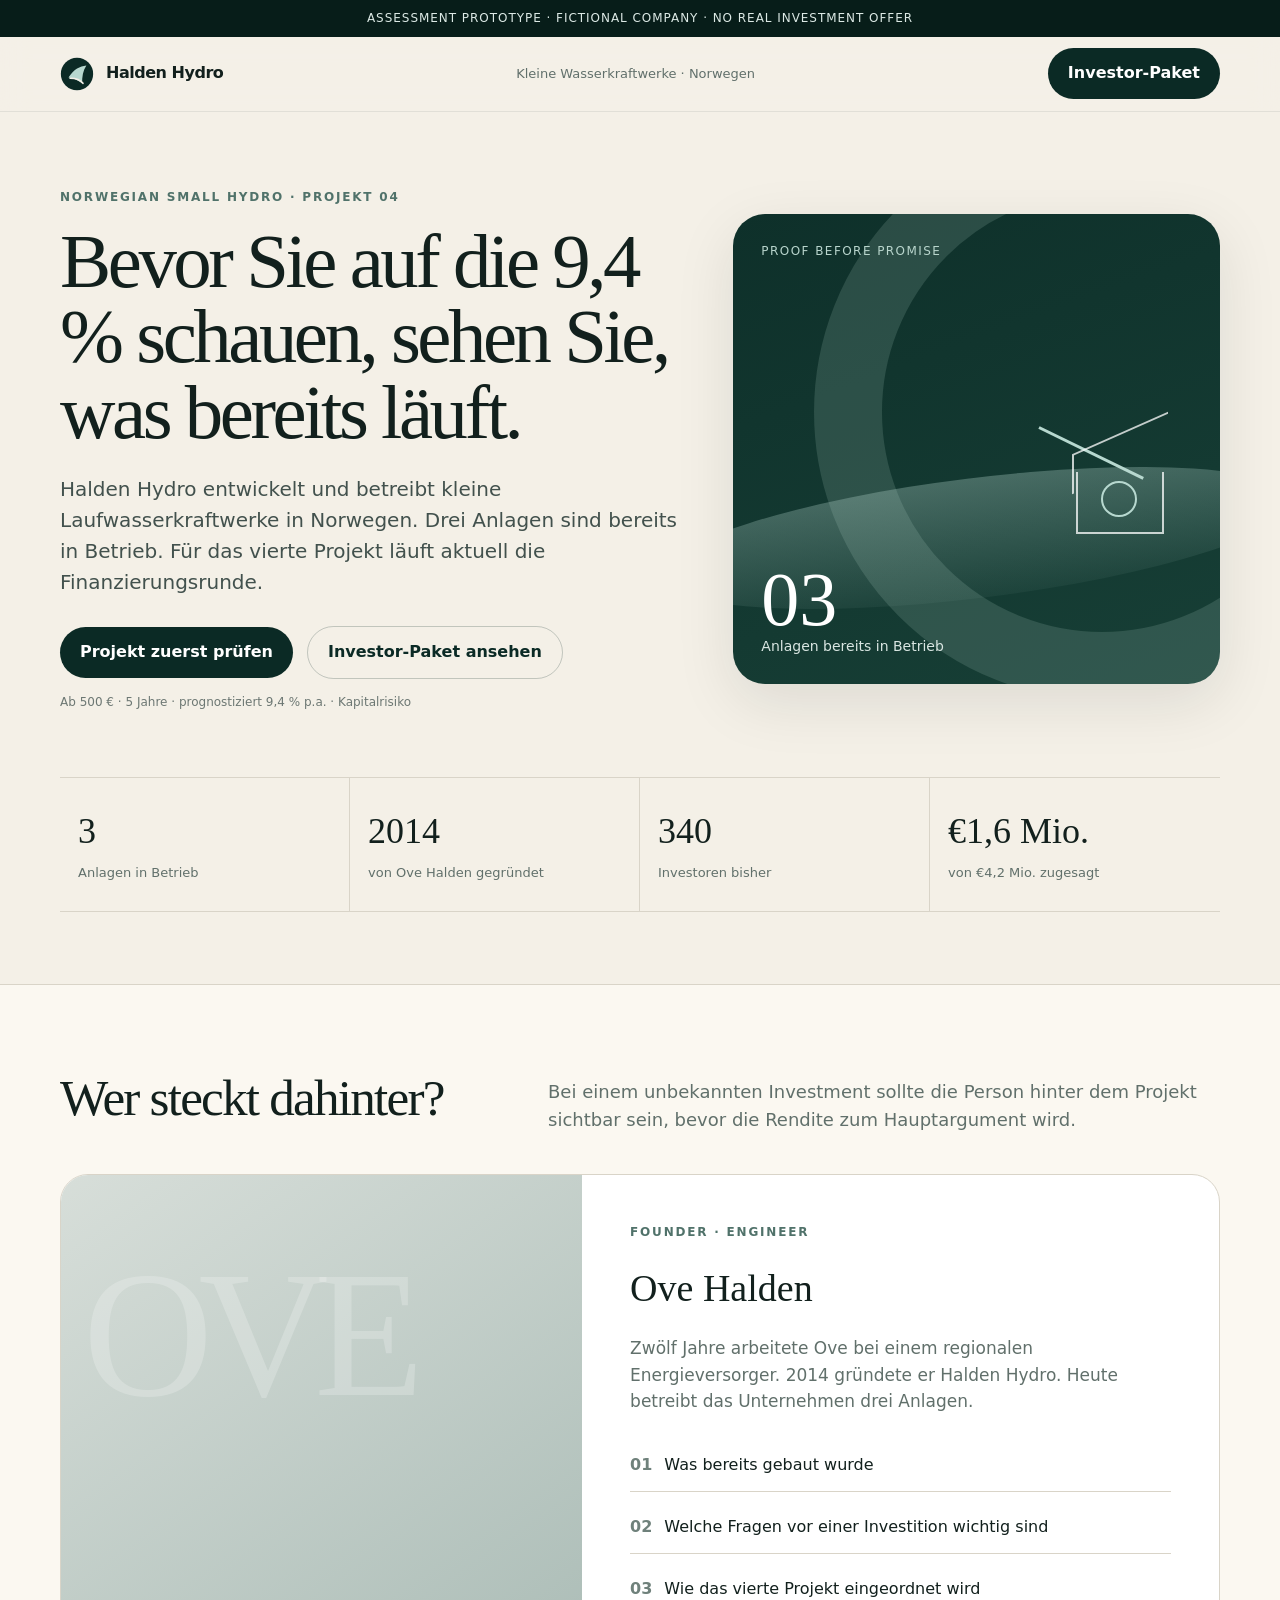
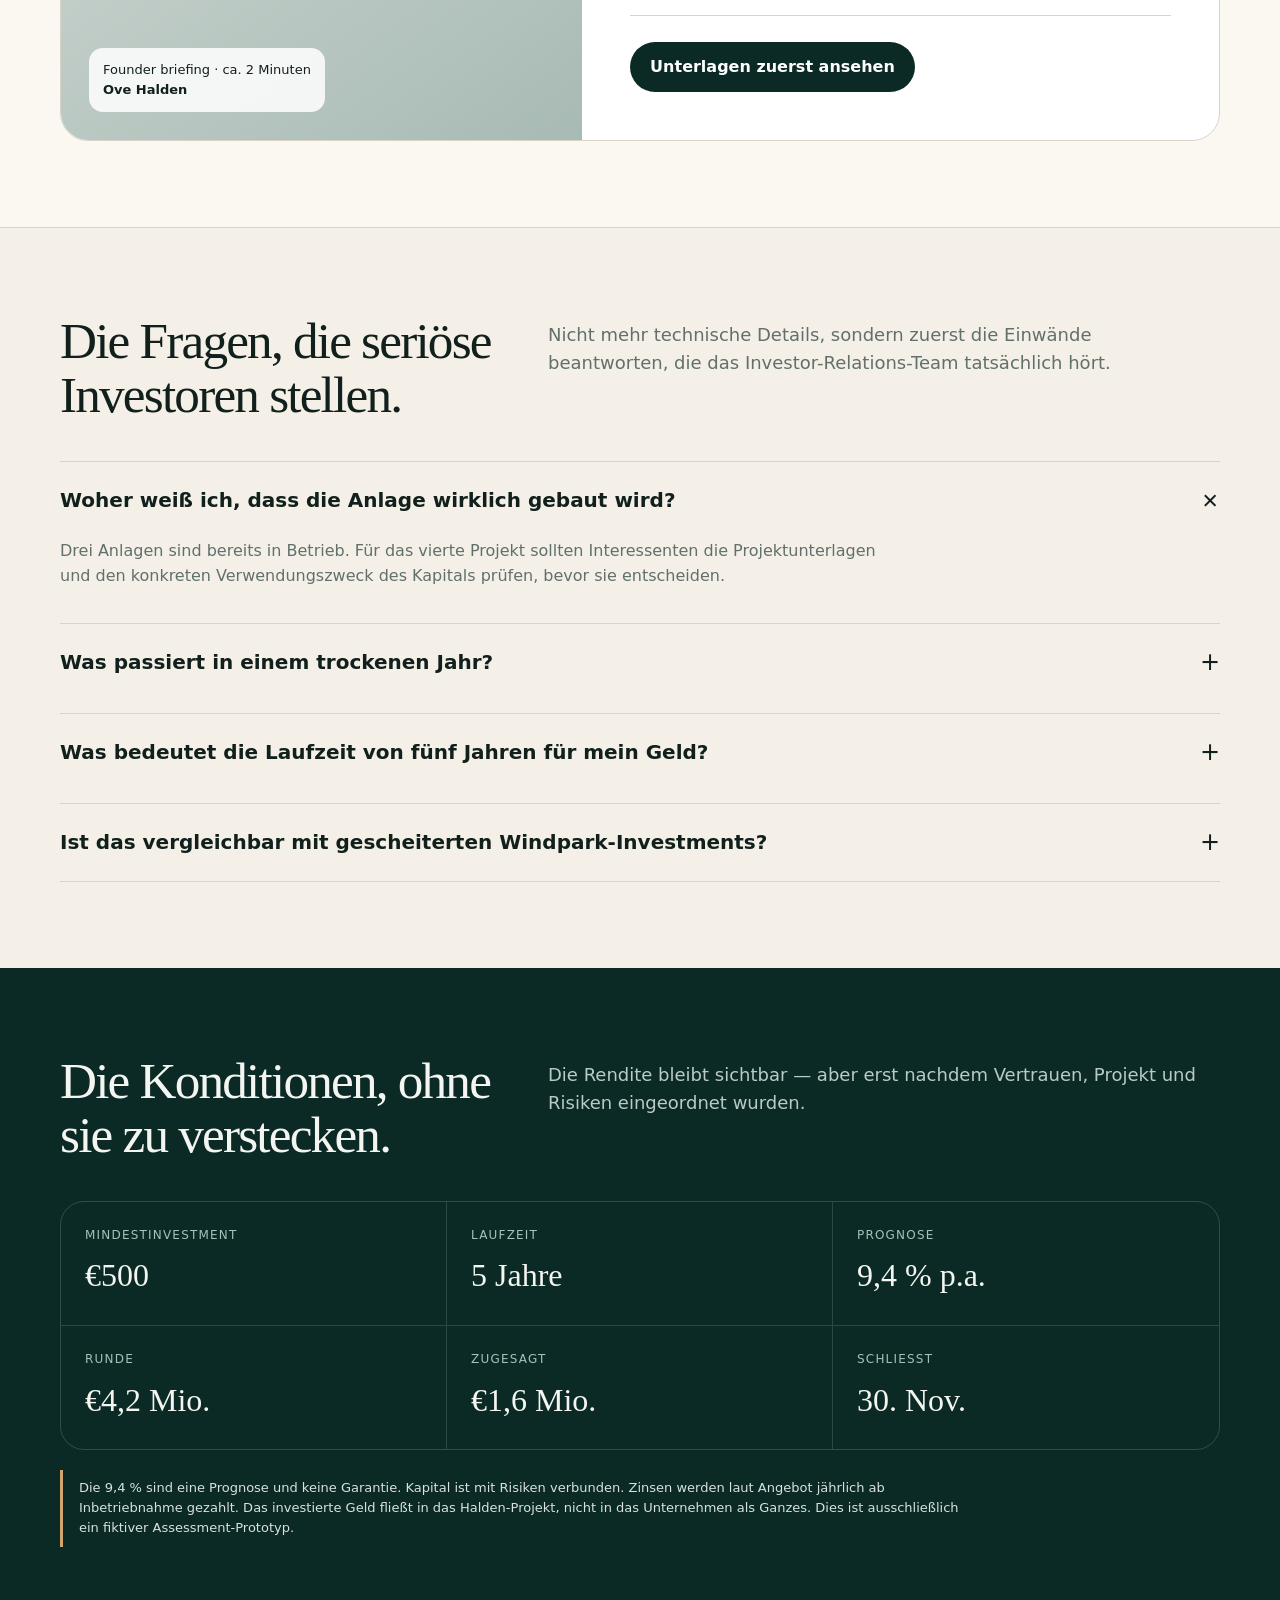
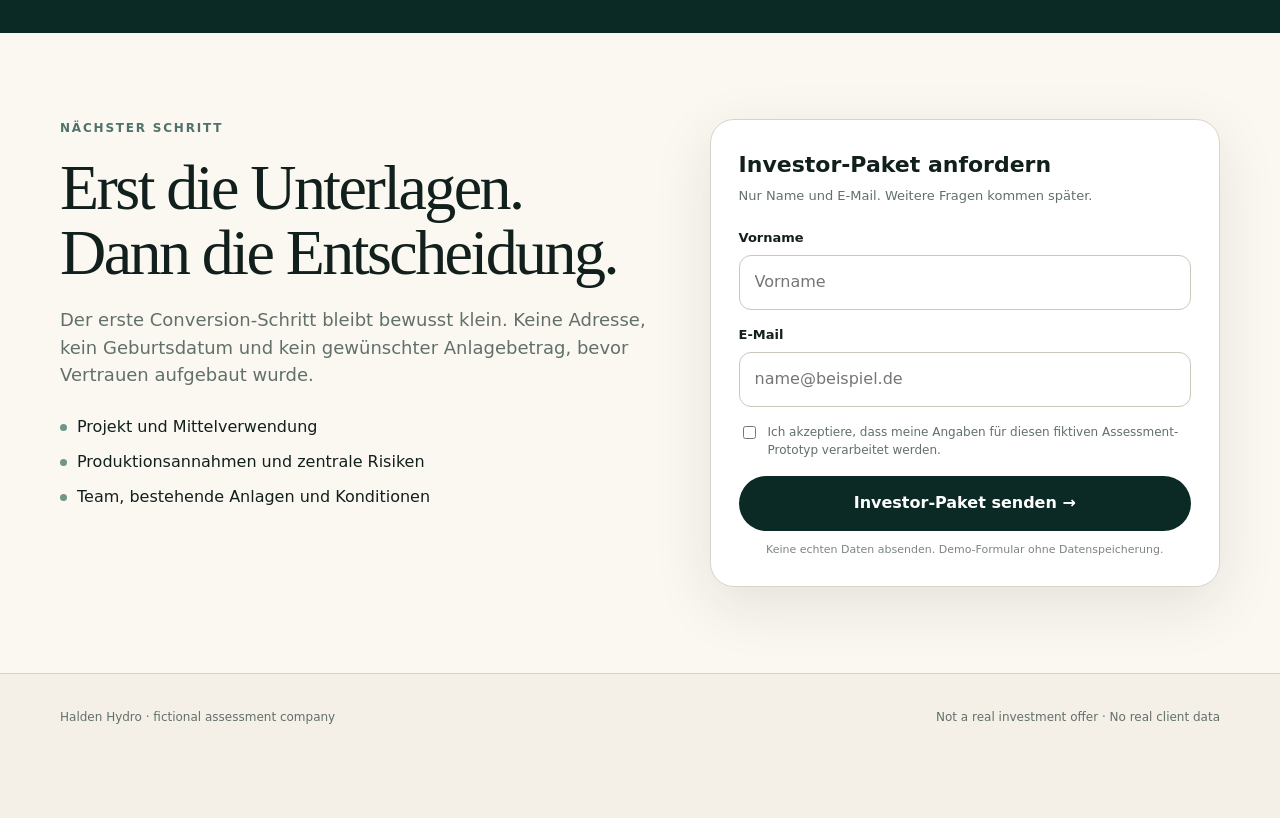
==== index.html @ c4efad41 "Build Halden Hydro lead-gen funnel prototype" ====
<!doctype html>
<html lang="de">
<head>
  <meta charset="utf-8" />
  <meta name="viewport" content="width=device-width, initial-scale=1" />
  <meta name="description" content="Halden Hydro – fiktiver Lead-Gen-Funnel für ein Bewerbungs-Assessment." />
  <meta name="theme-color" content="#0b2a25" />
  <title>Halden Hydro — Investor Briefing</title>
  <style>
    :root{
      --ink:#12201d;--muted:#61706b;--paper:#f4f0e7;--paper-2:#fbf8f1;
      --green:#0b2a25;--green-2:#143c34;--river:#b7d8cf;--line:#d9d4c8;
      --white:#fff;--risk:#8a5d26;--radius:22px;--shadow:0 18px 60px rgba(18,32,29,.10);
    }
    *{box-sizing:border-box} html{scroll-behavior:smooth} body{margin:0;font-family:Inter,ui-sans-serif,system-ui,-apple-system,BlinkMacSystemFont,"Segoe UI",sans-serif;background:var(--paper);color:var(--ink);line-height:1.55}
    button,input{font:inherit} a{color:inherit}.wrap{width:min(1160px,calc(100% - 40px));margin:auto}
    .assessment{background:#071d19;color:#dce9e5;text-align:center;padding:9px 16px;font-size:12px;letter-spacing:.08em;text-transform:uppercase}
    header{position:sticky;top:0;z-index:20;background:rgba(244,240,231,.88);backdrop-filter:blur(14px);border-bottom:1px solid rgba(18,32,29,.08)}
    .nav{height:74px;display:flex;align-items:center;justify-content:space-between;gap:24px}.brand{display:flex;align-items:center;gap:12px;font-weight:800;letter-spacing:-.03em}.brand svg{width:34px;height:34px}.nav-note{font-size:13px;color:var(--muted)}
    .btn{border:0;border-radius:999px;padding:13px 20px;background:var(--green);color:white;font-weight:750;cursor:pointer;transition:.2s transform,.2s background;display:inline-flex;align-items:center;justify-content:center;gap:8px;text-decoration:none}.btn:hover{transform:translateY(-1px);background:var(--green-2)}.btn.secondary{background:transparent;color:var(--green);border:1px solid rgba(11,42,37,.22)}
    .hero{padding:76px 0 48px;overflow:hidden}.hero-grid{display:grid;grid-template-columns:1.12fr .88fr;gap:54px;align-items:center}.eyebrow{font-size:12px;text-transform:uppercase;letter-spacing:.15em;font-weight:800;color:#50726a;margin-bottom:18px}.hero h1{font-family:Georgia,"Times New Roman",serif;font-size:clamp(48px,6vw,78px);line-height:.98;letter-spacing:-.045em;margin:0 0 24px;max-width:900px;font-weight:500}.hero .lead{font-size:20px;color:#42514d;max-width:680px;margin:0 0 28px}.hero-actions{display:flex;align-items:center;gap:14px;flex-wrap:wrap}.fine{font-size:12px;color:#6c7773;margin-top:14px}.visual{position:relative;min-height:470px;border-radius:32px;background:linear-gradient(160deg,#0e302a,#173f36);box-shadow:var(--shadow);overflow:hidden;color:white;padding:28px}.visual:before{content:"";position:absolute;width:440px;height:440px;border:68px solid rgba(183,216,207,.16);border-radius:50%;right:-170px;top:-90px}.visual:after{content:"";position:absolute;left:-15%;right:-15%;height:120px;bottom:86px;background:linear-gradient(180deg,rgba(183,216,207,.32),rgba(183,216,207,.05));transform:rotate(-7deg);border-radius:50%}.visual-label{font-size:12px;text-transform:uppercase;letter-spacing:.12em;color:#b8d4cc}.visual-big{position:absolute;left:28px;bottom:26px;z-index:2}.visual-big strong{display:block;font-family:Georgia,serif;font-size:76px;font-weight:500;line-height:.9}.visual-big span{font-size:14px;color:#d9e6e2}.plant-mark{position:absolute;right:36px;bottom:150px;width:130px;height:120px;z-index:2}.plant-mark .house{position:absolute;bottom:0;left:22px;width:88px;height:62px;border:2px solid rgba(255,255,255,.75);border-top:0}.plant-mark .roof{position:absolute;left:18px;bottom:61px;width:96px;height:40px;border-left:2px solid rgba(255,255,255,.75);border-top:2px solid rgba(255,255,255,.75);transform:skewY(-24deg)}.plant-mark .pipe{position:absolute;left:-15px;top:12px;width:116px;border-top:3px solid var(--river);transform:rotate(26deg);transform-origin:left}.plant-mark .wheel{position:absolute;left:47px;bottom:17px;width:36px;height:36px;border:2px solid var(--river);border-radius:50%}
    .proof{padding:18px 0 72px}.proof-grid{display:grid;grid-template-columns:repeat(4,1fr);border-top:1px solid var(--line);border-bottom:1px solid var(--line)}.metric{padding:26px 18px;border-right:1px solid var(--line)}.metric:last-child{border-right:0}.metric strong{display:block;font-family:Georgia,serif;font-size:36px;font-weight:500}.metric span{font-size:13px;color:var(--muted)}
    section{padding:86px 0}.section-head{display:grid;grid-template-columns:.8fr 1.2fr;gap:40px;margin-bottom:40px}.section-head h2{font-family:Georgia,serif;font-size:clamp(38px,4vw,58px);line-height:1.04;font-weight:500;letter-spacing:-.035em;margin:0}.section-head p{margin:7px 0 0;color:var(--muted);font-size:18px;max-width:650px}
    .founder{background:var(--paper-2);border-top:1px solid var(--line);border-bottom:1px solid var(--line)}.founder-card{display:grid;grid-template-columns:.9fr 1.1fr;border:1px solid var(--line);border-radius:28px;overflow:hidden;background:#fff}.portrait{min-height:430px;background:linear-gradient(145deg,#d7ded9,#a8bab4);position:relative;padding:28px;display:flex;align-items:flex-end}.portrait:before{content:"OVE";position:absolute;font-family:Georgia,serif;font-size:180px;color:rgba(255,255,255,.22);top:20px;left:22px;letter-spacing:-.08em}.portrait .tag{position:relative;background:rgba(255,255,255,.85);backdrop-filter:blur(8px);border-radius:14px;padding:12px 14px;font-size:13px}.founder-copy{padding:48px}.founder-copy h3{font-family:Georgia,serif;font-weight:500;font-size:38px;margin:0 0 14px}.founder-copy p{color:var(--muted);font-size:17px}.agenda{margin:26px 0;display:grid;gap:10px}.agenda div{padding:13px 0;border-bottom:1px solid var(--line);display:flex;gap:12px}.agenda b{color:#6f817b}
    .questions{display:grid;gap:12px}.q{border-top:1px solid var(--line);padding:0}.q:last-child{border-bottom:1px solid var(--line)}.q button{width:100%;padding:20px 0;border:0;background:transparent;text-align:left;display:flex;align-items:center;justify-content:space-between;font-size:20px;font-weight:720;cursor:pointer;color:var(--ink)}.q button span:last-child{font-size:24px;font-weight:400}.answer{display:none;padding:0 0 22px;color:var(--muted);max-width:820px}.q.open .answer{display:block}.q.open button span:last-child{transform:rotate(45deg)}
    .terms{background:var(--green);color:#f4f5f1}.terms .section-head p{color:#b9cbc6}.terms-grid{display:grid;grid-template-columns:repeat(3,1fr);border:1px solid rgba(255,255,255,.16);border-radius:24px;overflow:hidden}.term{padding:24px;border-right:1px solid rgba(255,255,255,.14);border-bottom:1px solid rgba(255,255,255,.14)}.term:nth-child(3n){border-right:0}.term:nth-last-child(-n+3){border-bottom:0}.term span{display:block;font-size:12px;text-transform:uppercase;letter-spacing:.1em;color:#a8c0ba}.term strong{display:block;font-family:Georgia,serif;font-size:32px;font-weight:500;margin-top:7px}.risk{margin-top:20px;border-left:3px solid #d0a66c;padding:8px 0 8px 16px;color:#d9e1de;font-size:13px;max-width:900px}
    .capture{background:var(--paper-2)}.capture-grid{display:grid;grid-template-columns:1fr .86fr;gap:56px;align-items:start}.capture-copy h2{font-family:Georgia,serif;font-size:clamp(42px,5vw,66px);font-weight:500;line-height:1.02;margin:0 0 20px;letter-spacing:-.04em}.capture-copy p{font-size:18px;color:var(--muted);max-width:620px}.pack-list{display:grid;gap:10px;margin-top:26px}.pack-list div{display:flex;align-items:flex-start;gap:10px}.dot{width:7px;height:7px;border-radius:50%;background:#70968c;margin-top:9px;flex:none}
    .form-card{background:white;border:1px solid var(--line);border-radius:24px;padding:28px;box-shadow:var(--shadow)}.form-card h3{margin:0 0 4px;font-size:22px}.form-card .small{font-size:13px;color:var(--muted);margin:0 0 22px}.field{margin-bottom:15px}.field label{display:block;font-size:13px;font-weight:700;margin-bottom:7px}.field input{width:100%;border:1px solid #cbc7bd;border-radius:12px;padding:14px 15px;background:#fff;color:var(--ink);outline:none}.field input:focus{border-color:#63887e;box-shadow:0 0 0 3px rgba(99,136,126,.12)}.check{display:flex;gap:9px;align-items:flex-start;font-size:12px;color:var(--muted);margin:16px 0}.check input{margin-top:3px}.submit{width:100%;padding:15px}.privacy{font-size:11px;color:#7c8582;margin-top:10px;text-align:center}.error{color:#a23c32;font-size:12px;margin-top:6px;display:none}.success{display:none;text-align:left}.success .checkmark{width:52px;height:52px;border-radius:50%;background:#dcece7;display:grid;place-items:center;color:var(--green);font-size:24px;margin-bottom:18px}.success h3{font-family:Georgia,serif;font-size:34px;font-weight:500}.nexts{display:grid;gap:10px;margin-top:18px}.next{border:1px solid var(--line);border-radius:14px;padding:14px;background:#fff;text-align:left;cursor:pointer}.next strong{display:block}.next span{font-size:12px;color:var(--muted)}
    footer{padding:34px 0 92px;border-top:1px solid var(--line);color:var(--muted);font-size:12px}.foot{display:flex;justify-content:space-between;gap:24px;flex-wrap:wrap}.mobile-cta{display:none;position:fixed;left:14px;right:14px;bottom:14px;z-index:30;box-shadow:0 12px 40px rgba(0,0,0,.18)}
    .toast{position:fixed;right:18px;bottom:18px;z-index:60;background:#112d27;color:white;border-radius:14px;padding:14px 16px;box-shadow:var(--shadow);opacity:0;transform:translateY(10px);pointer-events:none;transition:.25s;max-width:340px}.toast.show{opacity:1;transform:none}
    @media(max-width:850px){.wrap{width:min(100% - 28px,1160px)}.nav-note{display:none}.hero{padding-top:44px}.hero-grid,.section-head,.founder-card,.capture-grid{grid-template-columns:1fr}.visual{min-height:340px}.hero h1{font-size:50px}.proof-grid{grid-template-columns:1fr 1fr}.metric:nth-child(2){border-right:0}.metric:nth-child(-n+2){border-bottom:1px solid var(--line)}.section-head{gap:16px}.founder-copy{padding:30px}.portrait{min-height:300px}.terms-grid{grid-template-columns:1fr 1fr}.term:nth-child(3n){border-right:1px solid rgba(255,255,255,.14)}.term:nth-child(2n){border-right:0}.term:nth-last-child(-n+3){border-bottom:1px solid rgba(255,255,255,.14)}.term:nth-last-child(-n+2){border-bottom:0}.mobile-cta{display:flex}footer{padding-bottom:110px}}
    @media(max-width:520px){.hero h1{font-size:43px}.hero .lead{font-size:17px}.hero-actions .btn{width:100%}.proof-grid{grid-template-columns:1fr}.metric{border-right:0;border-bottom:1px solid var(--line)!important}.metric:last-child{border-bottom:0!important}.terms-grid{grid-template-columns:1fr}.term{border-right:0!important;border-bottom:1px solid rgba(255,255,255,.14)!important}.term:last-child{border-bottom:0!important}.capture-copy h2{font-size:43px}.visual-big strong{font-size:58px}}
  </style>
</head>
<body>
  <div class="assessment">Assessment prototype · Fictional company · No real investment offer</div>
  <header>
    <div class="wrap nav">
      <div class="brand" aria-label="Halden Hydro">
        <svg viewBox="0 0 40 40" aria-hidden="true"><circle cx="20" cy="20" r="19" fill="#0b2a25"/><path d="M10 24c7-10 13-13 21-14-4 6-5 13-5 21-5-4-10-6-16-7Z" fill="#b7d8cf"/><path d="M12 25c7 0 12 2 15 6" fill="none" stroke="#f4f0e7" stroke-width="2" stroke-linecap="round"/></svg>
        <span>Halden Hydro</span>
      </div>
      <div class="nav-note">Kleine Wasserkraftwerke · Norwegen</div>
      <a class="btn" href="#investor-pack">Investor-Paket</a>
    </div>
  </header>

  <main>
    <section class="hero">
      <div class="wrap hero-grid">
        <div>
          <div class="eyebrow">Norwegian small hydro · Projekt 04</div>
          <h1>Bevor Sie auf die 9,4 % schauen, sehen Sie, was bereits läuft.</h1>
          <p class="lead">Halden Hydro entwickelt und betreibt kleine Laufwasserkraftwerke in Norwegen. Drei Anlagen sind bereits in Betrieb. Für das vierte Projekt läuft aktuell die Finanzierungsrunde.</p>
          <div class="hero-actions">
            <a class="btn" href="#proof">Projekt zuerst prüfen</a>
            <a class="btn secondary" href="#investor-pack">Investor-Paket ansehen</a>
          </div>
          <div class="fine">Ab 500 € · 5 Jahre · prognostiziert 9,4 % p.a. · Kapitalrisiko</div>
        </div>
        <div class="visual" role="img" aria-label="Abstrakte Darstellung eines kleinen Wasserkraftwerks">
          <div class="visual-label">Proof before promise</div>
          <div class="plant-mark"><div class="pipe"></div><div class="roof"></div><div class="house"></div><div class="wheel"></div></div>
          <div class="visual-big"><strong>03</strong><span>Anlagen bereits in Betrieb</span></div>
        </div>
      </div>
    </section>

    <div class="proof" id="proof">
      <div class="wrap proof-grid">
        <div class="metric"><strong>3</strong><span>Anlagen in Betrieb</span></div>
        <div class="metric"><strong>2014</strong><span>von Ove Halden gegründet</span></div>
        <div class="metric"><strong>340</strong><span>Investoren bisher</span></div>
        <div class="metric"><strong>€1,6 Mio.</strong><span>von €4,2 Mio. zugesagt</span></div>
      </div>
    </div>

    <section class="founder">
      <div class="wrap">
        <div class="section-head">
          <h2>Wer steckt dahinter?</h2>
          <p>Bei einem unbekannten Investment sollte die Person hinter dem Projekt sichtbar sein, bevor die Rendite zum Hauptargument wird.</p>
        </div>
        <div class="founder-card">
          <div class="portrait"><div class="tag">Founder briefing · ca. 2 Minuten<br><strong>Ove Halden</strong></div></div>
          <div class="founder-copy">
            <div class="eyebrow">Founder · Engineer</div>
            <h3>Ove Halden</h3>
            <p>Zwölf Jahre arbeitete Ove bei einem regionalen Energieversorger. 2014 gründete er Halden Hydro. Heute betreibt das Unternehmen drei Anlagen.</p>
            <div class="agenda">
              <div><b>01</b><span>Was bereits gebaut wurde</span></div>
              <div><b>02</b><span>Welche Fragen vor einer Investition wichtig sind</span></div>
              <div><b>03</b><span>Wie das vierte Projekt eingeordnet wird</span></div>
            </div>
            <a class="btn" href="#investor-pack">Unterlagen zuerst ansehen</a>
          </div>
        </div>
      </div>
    </section>

    <section>
      <div class="wrap">
        <div class="section-head">
          <h2>Die Fragen, die seriöse Investoren stellen.</h2>
          <p>Nicht mehr technische Details, sondern zuerst die Einwände beantworten, die das Investor-Relations-Team tatsächlich hört.</p>
        </div>
        <div class="questions">
          <div class="q open"><button type="button"><span>Woher weiß ich, dass die Anlage wirklich gebaut wird?</span><span>+</span></button><div class="answer">Drei Anlagen sind bereits in Betrieb. Für das vierte Projekt sollten Interessenten die Projektunterlagen und den konkreten Verwendungszweck des Kapitals prüfen, bevor sie entscheiden.</div></div>
          <div class="q"><button type="button"><span>Was passiert in einem trockenen Jahr?</span><span>+</span></button><div class="answer">Weniger Wasser kann die Stromproduktion beeinflussen. Die konkrete Sensitivität gehört deshalb transparent in die Produktionsannahmen des Investor-Pakets — ohne sie im Funnel schönzurechnen.</div></div>
          <div class="q"><button type="button"><span>Was bedeutet die Laufzeit von fünf Jahren für mein Geld?</span><span>+</span></button><div class="answer">Das Kapital ist für fünf Jahre gebunden und die Liquidität kann eingeschränkt sein. Wer das Geld kurzfristig benötigt, sollte das vor einer Investition berücksichtigen.</div></div>
          <div class="q"><button type="button"><span>Ist das vergleichbar mit gescheiterten Windpark-Investments?</span><span>+</span></button><div class="answer">Nicht pauschal. Entscheidend sind das konkrete Projekt, dessen Risiken und Unterlagen. Der Funnel sollte deshalb nicht über Vergleiche beruhigen, sondern die Fakten des Halden-Projekts prüfbar machen.</div></div>
        </div>
      </div>
    </section>

    <section class="terms">
      <div class="wrap">
        <div class="section-head">
          <h2>Die Konditionen, ohne sie zu verstecken.</h2>
          <p>Die Rendite bleibt sichtbar — aber erst nachdem Vertrauen, Projekt und Risiken eingeordnet wurden.</p>
        </div>
        <div class="terms-grid">
          <div class="term"><span>Mindestinvestment</span><strong>€500</strong></div>
          <div class="term"><span>Laufzeit</span><strong>5 Jahre</strong></div>
          <div class="term"><span>Prognose</span><strong>9,4 % p.a.</strong></div>
          <div class="term"><span>Runde</span><strong>€4,2 Mio.</strong></div>
          <div class="term"><span>Zugesagt</span><strong>€1,6 Mio.</strong></div>
          <div class="term"><span>Schließt</span><strong>30. Nov.</strong></div>
        </div>
        <div class="risk">Die 9,4 % sind eine Prognose und keine Garantie. Kapital ist mit Risiken verbunden. Zinsen werden laut Angebot jährlich ab Inbetriebnahme gezahlt. Das investierte Geld fließt in das Halden-Projekt, nicht in das Unternehmen als Ganzes. Dies ist ausschließlich ein fiktiver Assessment-Prototyp.</div>
      </div>
    </section>

    <section class="capture" id="investor-pack">
      <div class="wrap capture-grid">
        <div class="capture-copy">
          <div class="eyebrow">Nächster Schritt</div>
          <h2>Erst die Unterlagen. Dann die Entscheidung.</h2>
          <p>Der erste Conversion-Schritt bleibt bewusst klein. Keine Adresse, kein Geburtsdatum und kein gewünschter Anlagebetrag, bevor Vertrauen aufgebaut wurde.</p>
          <div class="pack-list">
            <div><span class="dot"></span><span>Projekt und Mittelverwendung</span></div>
            <div><span class="dot"></span><span>Produktionsannahmen und zentrale Risiken</span></div>
            <div><span class="dot"></span><span>Team, bestehende Anlagen und Konditionen</span></div>
          </div>
        </div>
        <div class="form-card">
          <div id="formState">
            <h3>Investor-Paket anfordern</h3>
            <p class="small">Nur Name und E-Mail. Weitere Fragen kommen später.</p>
            <form id="leadForm" novalidate>
              <div class="field"><label for="name">Vorname</label><input id="name" name="name" autocomplete="given-name" placeholder="Vorname" required><div class="error" id="nameError">Bitte Vornamen eingeben.</div></div>
              <div class="field"><label for="email">E-Mail</label><input id="email" name="email" type="email" autocomplete="email" placeholder="name@beispiel.de" required><div class="error" id="emailError">Bitte gültige E-Mail eingeben.</div></div>
              <label class="check"><input id="privacy" type="checkbox" required><span>Ich akzeptiere, dass meine Angaben für diesen fiktiven Assessment-Prototyp verarbeitet werden.</span></label>
              <div class="error" id="privacyError">Bitte bestätigen.</div>
              <button class="btn submit" type="submit">Investor-Paket senden →</button>
              <div class="privacy">Keine echten Daten absenden. Demo-Formular ohne Datenspeicherung.</div>
            </form>
          </div>
          <div class="success" id="successState" aria-live="polite">
            <div class="checkmark">✓</div>
            <h3>Das Paket ist auf dem Weg.</h3>
            <p class="small">Im echten Funnel startet jetzt die E-Mail-Sequenz. Für den Prototyp können Sie den nächsten Schritt wählen.</p>
            <div class="nexts">
              <button class="next" data-message="Im echten Funnel öffnet dieser Schritt das Investor-Paket."><strong>Investor-Paket öffnen</strong><span>Projekt, Annahmen und Risiken prüfen</span></button>
              <button class="next" data-message="Im echten Funnel kann der Interessent hier direkt eine Frage an Investor Relations senden."><strong>Frage stellen</strong><span>Offenen Einwand klären</span></button>
              <button class="next" data-message="Im echten Funnel führt dieser Schritt zur Terminbuchung mit Investor Relations."><strong>Gespräch buchen</strong><span>Persönliche Fragen besprechen</span></button>
            </div>
          </div>
        </div>
      </div>
    </section>
  </main>

  <footer>
    <div class="wrap foot"><span>Halden Hydro · fictional assessment company</span><span>Not a real investment offer · No real client data</span></div>
  </footer>

  <a class="btn mobile-cta" href="#investor-pack">Investor-Paket ansehen</a>
  <div class="toast" id="toast"></div>

  <script>
    document.querySelectorAll('.q button').forEach(btn=>btn.addEventListener('click',()=>btn.parentElement.classList.toggle('open')));
    const form=document.getElementById('leadForm');
    const show=(id,on)=>document.getElementById(id).style.display=on?'block':'none';
    form.addEventListener('submit',e=>{
      e.preventDefault();
      const name=document.getElementById('name');
      const email=document.getElementById('email');
      const privacy=document.getElementById('privacy');
      const validEmail=/^[^\s@]+@[^\s@]+\.[^\s@]+$/.test(email.value.trim());
      show('nameError',!name.value.trim());show('emailError',!validEmail);show('privacyError',!privacy.checked);
      if(!name.value.trim()||!validEmail||!privacy.checked)return;
      document.getElementById('formState').style.display='none';
      document.getElementById('successState').style.display='block';
      document.querySelector('.mobile-cta').style.display='none';
    });
    const toast=document.getElementById('toast');
    document.querySelectorAll('.next').forEach(btn=>btn.addEventListener('click',()=>{
      toast.textContent=btn.dataset.message;toast.classList.add('show');setTimeout(()=>toast.classList.remove('show'),3200);
    }));
  </script>
</body>
</html>
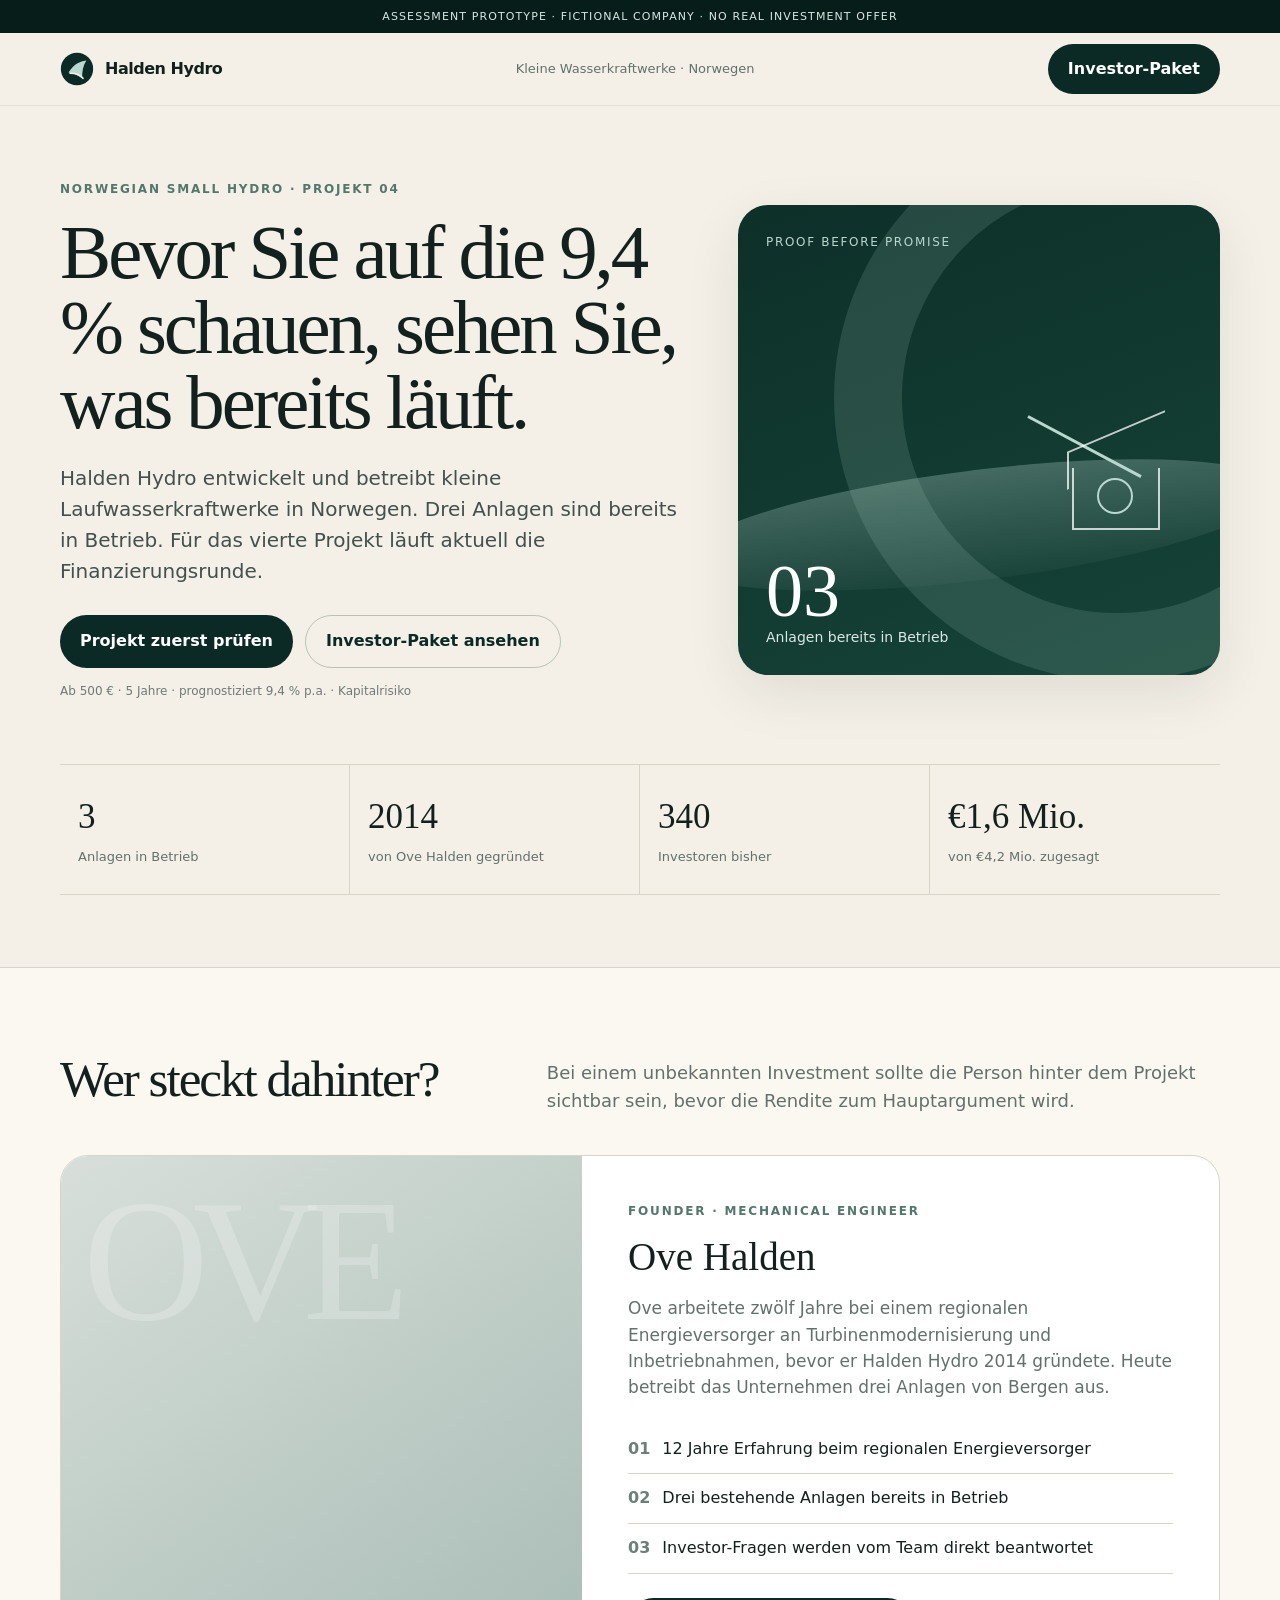
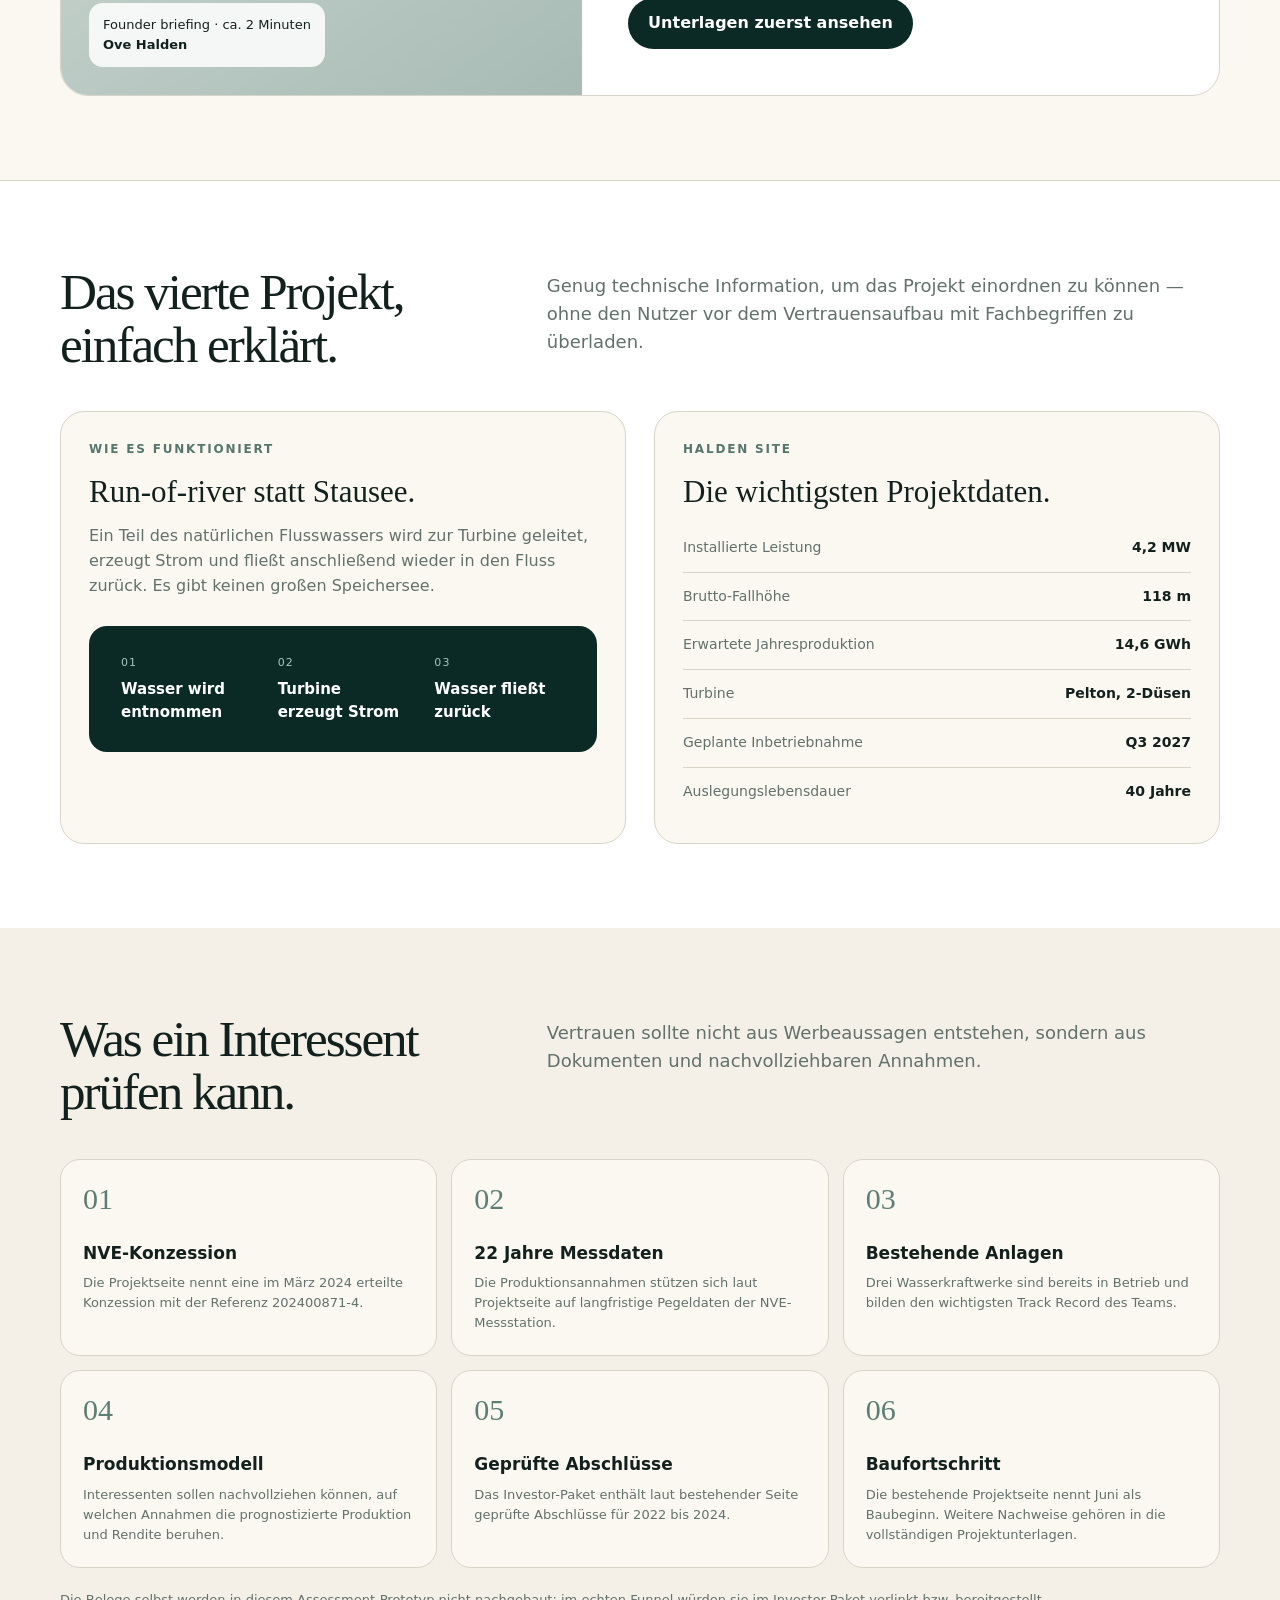
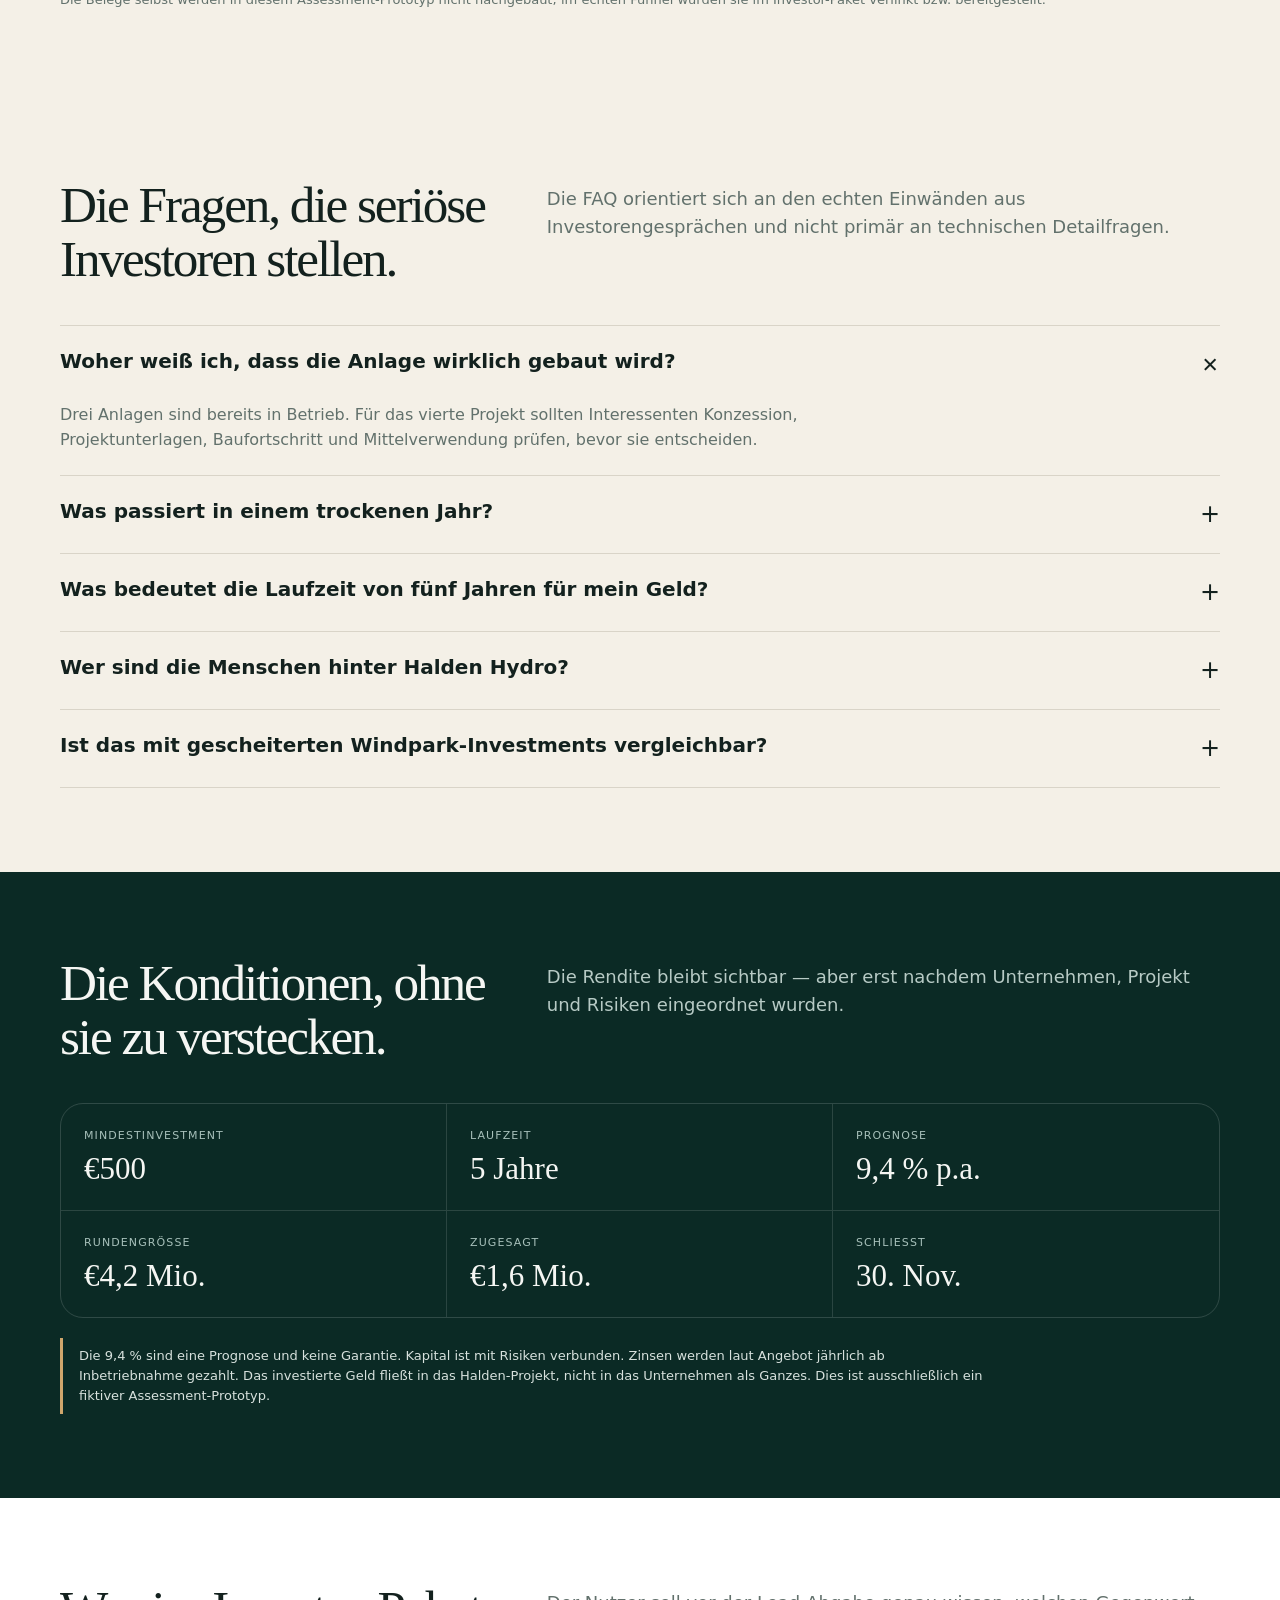
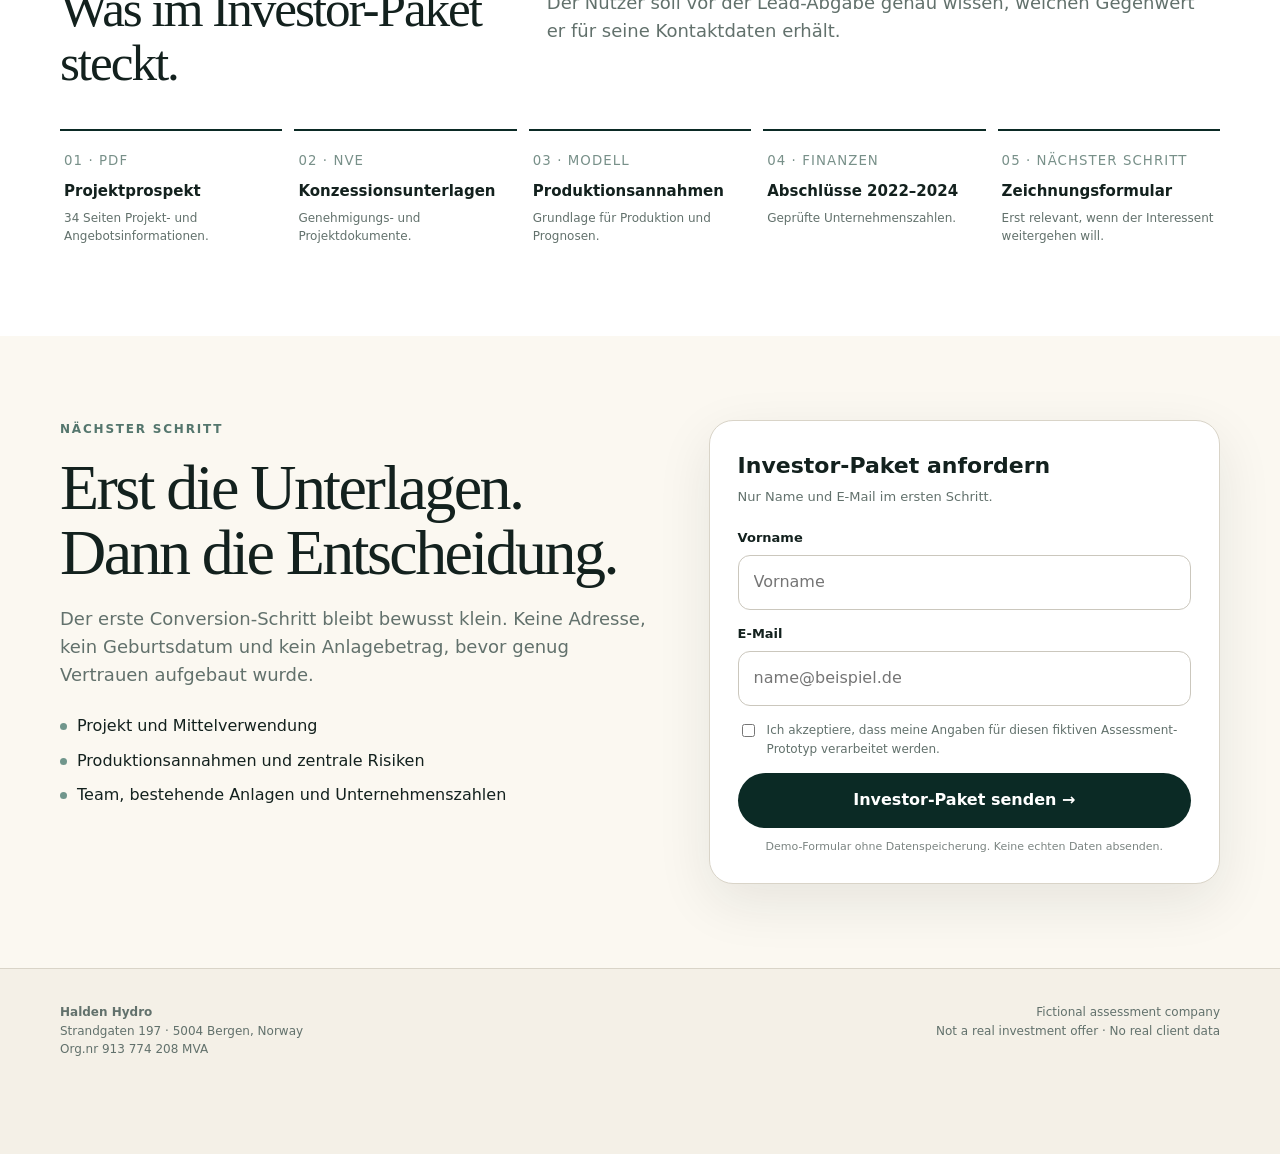
==== commit 4d68082f: "Expand funnel with project evidence and investor information" ====
--- a/index.html
+++ b/index.html
@@ -1,203 +1,49 @@
 <!doctype html>
 <html lang="de">
 <head>
-  <meta charset="utf-8" />
-  <meta name="viewport" content="width=device-width, initial-scale=1" />
-  <meta name="description" content="Halden Hydro – fiktiver Lead-Gen-Funnel für ein Bewerbungs-Assessment." />
-  <meta name="theme-color" content="#0b2a25" />
-  <title>Halden Hydro — Investor Briefing</title>
-  <style>
-    :root{
-      --ink:#12201d;--muted:#61706b;--paper:#f4f0e7;--paper-2:#fbf8f1;
-      --green:#0b2a25;--green-2:#143c34;--river:#b7d8cf;--line:#d9d4c8;
-      --white:#fff;--risk:#8a5d26;--radius:22px;--shadow:0 18px 60px rgba(18,32,29,.10);
-    }
-    *{box-sizing:border-box} html{scroll-behavior:smooth} body{margin:0;font-family:Inter,ui-sans-serif,system-ui,-apple-system,BlinkMacSystemFont,"Segoe UI",sans-serif;background:var(--paper);color:var(--ink);line-height:1.55}
-    button,input{font:inherit} a{color:inherit}.wrap{width:min(1160px,calc(100% - 40px));margin:auto}
-    .assessment{background:#071d19;color:#dce9e5;text-align:center;padding:9px 16px;font-size:12px;letter-spacing:.08em;text-transform:uppercase}
-    header{position:sticky;top:0;z-index:20;background:rgba(244,240,231,.88);backdrop-filter:blur(14px);border-bottom:1px solid rgba(18,32,29,.08)}
-    .nav{height:74px;display:flex;align-items:center;justify-content:space-between;gap:24px}.brand{display:flex;align-items:center;gap:12px;font-weight:800;letter-spacing:-.03em}.brand svg{width:34px;height:34px}.nav-note{font-size:13px;color:var(--muted)}
-    .btn{border:0;border-radius:999px;padding:13px 20px;background:var(--green);color:white;font-weight:750;cursor:pointer;transition:.2s transform,.2s background;display:inline-flex;align-items:center;justify-content:center;gap:8px;text-decoration:none}.btn:hover{transform:translateY(-1px);background:var(--green-2)}.btn.secondary{background:transparent;color:var(--green);border:1px solid rgba(11,42,37,.22)}
-    .hero{padding:76px 0 48px;overflow:hidden}.hero-grid{display:grid;grid-template-columns:1.12fr .88fr;gap:54px;align-items:center}.eyebrow{font-size:12px;text-transform:uppercase;letter-spacing:.15em;font-weight:800;color:#50726a;margin-bottom:18px}.hero h1{font-family:Georgia,"Times New Roman",serif;font-size:clamp(48px,6vw,78px);line-height:.98;letter-spacing:-.045em;margin:0 0 24px;max-width:900px;font-weight:500}.hero .lead{font-size:20px;color:#42514d;max-width:680px;margin:0 0 28px}.hero-actions{display:flex;align-items:center;gap:14px;flex-wrap:wrap}.fine{font-size:12px;color:#6c7773;margin-top:14px}.visual{position:relative;min-height:470px;border-radius:32px;background:linear-gradient(160deg,#0e302a,#173f36);box-shadow:var(--shadow);overflow:hidden;color:white;padding:28px}.visual:before{content:"";position:absolute;width:440px;height:440px;border:68px solid rgba(183,216,207,.16);border-radius:50%;right:-170px;top:-90px}.visual:after{content:"";position:absolute;left:-15%;right:-15%;height:120px;bottom:86px;background:linear-gradient(180deg,rgba(183,216,207,.32),rgba(183,216,207,.05));transform:rotate(-7deg);border-radius:50%}.visual-label{font-size:12px;text-transform:uppercase;letter-spacing:.12em;color:#b8d4cc}.visual-big{position:absolute;left:28px;bottom:26px;z-index:2}.visual-big strong{display:block;font-family:Georgia,serif;font-size:76px;font-weight:500;line-height:.9}.visual-big span{font-size:14px;color:#d9e6e2}.plant-mark{position:absolute;right:36px;bottom:150px;width:130px;height:120px;z-index:2}.plant-mark .house{position:absolute;bottom:0;left:22px;width:88px;height:62px;border:2px solid rgba(255,255,255,.75);border-top:0}.plant-mark .roof{position:absolute;left:18px;bottom:61px;width:96px;height:40px;border-left:2px solid rgba(255,255,255,.75);border-top:2px solid rgba(255,255,255,.75);transform:skewY(-24deg)}.plant-mark .pipe{position:absolute;left:-15px;top:12px;width:116px;border-top:3px solid var(--river);transform:rotate(26deg);transform-origin:left}.plant-mark .wheel{position:absolute;left:47px;bottom:17px;width:36px;height:36px;border:2px solid var(--river);border-radius:50%}
-    .proof{padding:18px 0 72px}.proof-grid{display:grid;grid-template-columns:repeat(4,1fr);border-top:1px solid var(--line);border-bottom:1px solid var(--line)}.metric{padding:26px 18px;border-right:1px solid var(--line)}.metric:last-child{border-right:0}.metric strong{display:block;font-family:Georgia,serif;font-size:36px;font-weight:500}.metric span{font-size:13px;color:var(--muted)}
-    section{padding:86px 0}.section-head{display:grid;grid-template-columns:.8fr 1.2fr;gap:40px;margin-bottom:40px}.section-head h2{font-family:Georgia,serif;font-size:clamp(38px,4vw,58px);line-height:1.04;font-weight:500;letter-spacing:-.035em;margin:0}.section-head p{margin:7px 0 0;color:var(--muted);font-size:18px;max-width:650px}
-    .founder{background:var(--paper-2);border-top:1px solid var(--line);border-bottom:1px solid var(--line)}.founder-card{display:grid;grid-template-columns:.9fr 1.1fr;border:1px solid var(--line);border-radius:28px;overflow:hidden;background:#fff}.portrait{min-height:430px;background:linear-gradient(145deg,#d7ded9,#a8bab4);position:relative;padding:28px;display:flex;align-items:flex-end}.portrait:before{content:"OVE";position:absolute;font-family:Georgia,serif;font-size:180px;color:rgba(255,255,255,.22);top:20px;left:22px;letter-spacing:-.08em}.portrait .tag{position:relative;background:rgba(255,255,255,.85);backdrop-filter:blur(8px);border-radius:14px;padding:12px 14px;font-size:13px}.founder-copy{padding:48px}.founder-copy h3{font-family:Georgia,serif;font-weight:500;font-size:38px;margin:0 0 14px}.founder-copy p{color:var(--muted);font-size:17px}.agenda{margin:26px 0;display:grid;gap:10px}.agenda div{padding:13px 0;border-bottom:1px solid var(--line);display:flex;gap:12px}.agenda b{color:#6f817b}
-    .questions{display:grid;gap:12px}.q{border-top:1px solid var(--line);padding:0}.q:last-child{border-bottom:1px solid var(--line)}.q button{width:100%;padding:20px 0;border:0;background:transparent;text-align:left;display:flex;align-items:center;justify-content:space-between;font-size:20px;font-weight:720;cursor:pointer;color:var(--ink)}.q button span:last-child{font-size:24px;font-weight:400}.answer{display:none;padding:0 0 22px;color:var(--muted);max-width:820px}.q.open .answer{display:block}.q.open button span:last-child{transform:rotate(45deg)}
-    .terms{background:var(--green);color:#f4f5f1}.terms .section-head p{color:#b9cbc6}.terms-grid{display:grid;grid-template-columns:repeat(3,1fr);border:1px solid rgba(255,255,255,.16);border-radius:24px;overflow:hidden}.term{padding:24px;border-right:1px solid rgba(255,255,255,.14);border-bottom:1px solid rgba(255,255,255,.14)}.term:nth-child(3n){border-right:0}.term:nth-last-child(-n+3){border-bottom:0}.term span{display:block;font-size:12px;text-transform:uppercase;letter-spacing:.1em;color:#a8c0ba}.term strong{display:block;font-family:Georgia,serif;font-size:32px;font-weight:500;margin-top:7px}.risk{margin-top:20px;border-left:3px solid #d0a66c;padding:8px 0 8px 16px;color:#d9e1de;font-size:13px;max-width:900px}
-    .capture{background:var(--paper-2)}.capture-grid{display:grid;grid-template-columns:1fr .86fr;gap:56px;align-items:start}.capture-copy h2{font-family:Georgia,serif;font-size:clamp(42px,5vw,66px);font-weight:500;line-height:1.02;margin:0 0 20px;letter-spacing:-.04em}.capture-copy p{font-size:18px;color:var(--muted);max-width:620px}.pack-list{display:grid;gap:10px;margin-top:26px}.pack-list div{display:flex;align-items:flex-start;gap:10px}.dot{width:7px;height:7px;border-radius:50%;background:#70968c;margin-top:9px;flex:none}
-    .form-card{background:white;border:1px solid var(--line);border-radius:24px;padding:28px;box-shadow:var(--shadow)}.form-card h3{margin:0 0 4px;font-size:22px}.form-card .small{font-size:13px;color:var(--muted);margin:0 0 22px}.field{margin-bottom:15px}.field label{display:block;font-size:13px;font-weight:700;margin-bottom:7px}.field input{width:100%;border:1px solid #cbc7bd;border-radius:12px;padding:14px 15px;background:#fff;color:var(--ink);outline:none}.field input:focus{border-color:#63887e;box-shadow:0 0 0 3px rgba(99,136,126,.12)}.check{display:flex;gap:9px;align-items:flex-start;font-size:12px;color:var(--muted);margin:16px 0}.check input{margin-top:3px}.submit{width:100%;padding:15px}.privacy{font-size:11px;color:#7c8582;margin-top:10px;text-align:center}.error{color:#a23c32;font-size:12px;margin-top:6px;display:none}.success{display:none;text-align:left}.success .checkmark{width:52px;height:52px;border-radius:50%;background:#dcece7;display:grid;place-items:center;color:var(--green);font-size:24px;margin-bottom:18px}.success h3{font-family:Georgia,serif;font-size:34px;font-weight:500}.nexts{display:grid;gap:10px;margin-top:18px}.next{border:1px solid var(--line);border-radius:14px;padding:14px;background:#fff;text-align:left;cursor:pointer}.next strong{display:block}.next span{font-size:12px;color:var(--muted)}
-    footer{padding:34px 0 92px;border-top:1px solid var(--line);color:var(--muted);font-size:12px}.foot{display:flex;justify-content:space-between;gap:24px;flex-wrap:wrap}.mobile-cta{display:none;position:fixed;left:14px;right:14px;bottom:14px;z-index:30;box-shadow:0 12px 40px rgba(0,0,0,.18)}
-    .toast{position:fixed;right:18px;bottom:18px;z-index:60;background:#112d27;color:white;border-radius:14px;padding:14px 16px;box-shadow:var(--shadow);opacity:0;transform:translateY(10px);pointer-events:none;transition:.25s;max-width:340px}.toast.show{opacity:1;transform:none}
-    @media(max-width:850px){.wrap{width:min(100% - 28px,1160px)}.nav-note{display:none}.hero{padding-top:44px}.hero-grid,.section-head,.founder-card,.capture-grid{grid-template-columns:1fr}.visual{min-height:340px}.hero h1{font-size:50px}.proof-grid{grid-template-columns:1fr 1fr}.metric:nth-child(2){border-right:0}.metric:nth-child(-n+2){border-bottom:1px solid var(--line)}.section-head{gap:16px}.founder-copy{padding:30px}.portrait{min-height:300px}.terms-grid{grid-template-columns:1fr 1fr}.term:nth-child(3n){border-right:1px solid rgba(255,255,255,.14)}.term:nth-child(2n){border-right:0}.term:nth-last-child(-n+3){border-bottom:1px solid rgba(255,255,255,.14)}.term:nth-last-child(-n+2){border-bottom:0}.mobile-cta{display:flex}footer{padding-bottom:110px}}
-    @media(max-width:520px){.hero h1{font-size:43px}.hero .lead{font-size:17px}.hero-actions .btn{width:100%}.proof-grid{grid-template-columns:1fr}.metric{border-right:0;border-bottom:1px solid var(--line)!important}.metric:last-child{border-bottom:0!important}.terms-grid{grid-template-columns:1fr}.term{border-right:0!important;border-bottom:1px solid rgba(255,255,255,.14)!important}.term:last-child{border-bottom:0!important}.capture-copy h2{font-size:43px}.visual-big strong{font-size:58px}}
-  </style>
+<meta charset="utf-8">
+<meta name="viewport" content="width=device-width,initial-scale=1">
+<meta name="description" content="Halden Hydro – fiktiver Lead-Gen-Funnel für ein Bewerbungs-Assessment.">
+<meta name="theme-color" content="#0b2a25">
+<title>Halden Hydro — Investor Briefing</title>
+<style>
+:root{--ink:#13211e;--muted:#62716c;--paper:#f4f0e7;--paper2:#fbf8f1;--green:#0b2a25;--green2:#153b34;--mint:#b8d8cf;--line:#d9d4c8;--white:#fff;--shadow:0 18px 55px rgba(19,33,30,.09)}
+*{box-sizing:border-box}html{scroll-behavior:smooth}body{margin:0;background:var(--paper);color:var(--ink);font-family:Inter,ui-sans-serif,system-ui,-apple-system,"Segoe UI",sans-serif;line-height:1.55}a{color:inherit}button,input{font:inherit}.wrap{width:min(1160px,calc(100% - 40px));margin:auto}.assessment{padding:8px 15px;background:#071d19;color:#d9e7e3;text-align:center;font-size:11px;letter-spacing:.1em;text-transform:uppercase}header{position:sticky;top:0;z-index:20;background:rgba(244,240,231,.9);backdrop-filter:blur(15px);border-bottom:1px solid rgba(19,33,30,.08)}.nav{height:72px;display:flex;align-items:center;justify-content:space-between;gap:20px}.brand{display:flex;align-items:center;gap:11px;font-weight:800;letter-spacing:-.03em}.brand svg{width:34px;height:34px}.nav-note{font-size:13px;color:var(--muted)}.btn{display:inline-flex;align-items:center;justify-content:center;gap:8px;border:0;border-radius:999px;padding:13px 20px;background:var(--green);color:#fff;text-decoration:none;font-weight:760;cursor:pointer;transition:.2s}.btn:hover{background:var(--green2);transform:translateY(-1px)}.btn.secondary{background:transparent;color:var(--green);border:1px solid rgba(11,42,37,.24)}
+.hero{padding:74px 0 45px}.hero-grid{display:grid;grid-template-columns:1.13fr .87fr;gap:52px;align-items:center}.eyebrow{font-size:12px;letter-spacing:.15em;text-transform:uppercase;font-weight:800;color:#54766d;margin-bottom:16px}.hero h1,.section-head h2,.capture h2{font-family:Georgia,"Times New Roman",serif;font-weight:500;letter-spacing:-.04em}.hero h1{font-size:clamp(48px,6vw,78px);line-height:.98;margin:0 0 23px}.lead{font-size:20px;color:#42514d;max-width:690px;margin:0 0 28px}.hero-actions{display:flex;gap:12px;flex-wrap:wrap}.fine{margin-top:14px;color:#6f7a76;font-size:12px}.visual{position:relative;min-height:470px;border-radius:30px;overflow:hidden;background:linear-gradient(160deg,#0d3029,#164338);box-shadow:var(--shadow);color:#fff;padding:28px}.visual:before{content:"";position:absolute;width:430px;height:430px;border:68px solid rgba(184,216,207,.14);border-radius:50%;right:-180px;top:-90px}.visual:after{content:"";position:absolute;left:-12%;right:-12%;bottom:95px;height:110px;background:linear-gradient(rgba(184,216,207,.30),rgba(184,216,207,.04));transform:rotate(-7deg);border-radius:50%}.visual-label{font-size:12px;letter-spacing:.14em;text-transform:uppercase;color:#b9d6ce}.visual-stat{position:absolute;left:28px;bottom:26px;z-index:2}.visual-stat strong{display:block;font-family:Georgia,serif;font-size:74px;font-weight:500;line-height:.9}.visual-stat span{font-size:14px;color:#dae8e4}.plant{position:absolute;right:35px;bottom:145px;width:142px;height:125px;z-index:2}.plant .house{position:absolute;bottom:0;left:29px;width:88px;height:62px;border:2px solid rgba(255,255,255,.75);border-top:0}.plant .roof{position:absolute;left:24px;bottom:61px;width:98px;height:38px;border-left:2px solid rgba(255,255,255,.75);border-top:2px solid rgba(255,255,255,.75);transform:skewY(-23deg)}.plant .pipe{position:absolute;left:-15px;top:10px;width:128px;border-top:3px solid var(--mint);transform:rotate(28deg);transform-origin:left}.plant .wheel{position:absolute;left:54px;bottom:16px;width:36px;height:36px;border:2px solid var(--mint);border-radius:50%}
+.proof{padding:18px 0 72px}.proof-grid{display:grid;grid-template-columns:repeat(4,1fr);border-top:1px solid var(--line);border-bottom:1px solid var(--line)}.metric{padding:25px 18px;border-right:1px solid var(--line)}.metric:last-child{border-right:0}.metric strong{display:block;font-family:Georgia,serif;font-size:35px;font-weight:500}.metric span{font-size:13px;color:var(--muted)}section{padding:84px 0}.section-head{display:grid;grid-template-columns:.8fr 1.2fr;gap:38px;margin-bottom:40px}.section-head h2{font-size:clamp(38px,4vw,57px);line-height:1.04;margin:0}.section-head p{font-size:18px;color:var(--muted);margin:7px 0 0;max-width:660px}
+.founder{background:var(--paper2);border-top:1px solid var(--line);border-bottom:1px solid var(--line)}.founder-card{display:grid;grid-template-columns:.9fr 1.1fr;background:#fff;border:1px solid var(--line);border-radius:28px;overflow:hidden}.portrait{position:relative;min-height:420px;padding:28px;display:flex;align-items:flex-end;background:linear-gradient(145deg,#d8dfda,#a7bbb4)}.portrait:before{content:"OVE";position:absolute;top:18px;left:22px;font:500 174px/1 Georgia,serif;letter-spacing:-.09em;color:rgba(255,255,255,.22)}.portrait-tag{position:relative;padding:12px 14px;border-radius:14px;background:rgba(255,255,255,.86);font-size:13px}.founder-copy{padding:46px}.founder-copy h3{font:500 39px/1.08 Georgia,serif;margin:0 0 14px}.founder-copy p{font-size:17px;color:var(--muted)}.agenda{margin:24px 0;display:grid}.agenda div{display:flex;gap:12px;padding:12px 0;border-bottom:1px solid var(--line)}.agenda b{color:#6b8079}
+.project{background:#fff}.project-grid{display:grid;grid-template-columns:1fr 1fr;gap:28px}.panel{border:1px solid var(--line);border-radius:24px;padding:28px;background:var(--paper2)}.panel h3{font:500 31px/1.1 Georgia,serif;margin:0 0 15px}.panel p{color:var(--muted);margin:0}.hydro-diagram{margin-top:28px;border-radius:18px;background:var(--green);color:#fff;padding:24px;display:grid;grid-template-columns:repeat(3,1fr);gap:10px}.hydro-step{padding:4px 8px}.hydro-step span{display:block;color:#a9c6be;font-size:11px;text-transform:uppercase;letter-spacing:.1em}.hydro-step strong{display:block;margin-top:6px;font-size:15px}.specs{display:grid;margin-top:8px}.spec{display:flex;justify-content:space-between;gap:20px;padding:13px 0;border-bottom:1px solid var(--line)}.spec:last-child{border-bottom:0}.spec span{color:var(--muted);font-size:14px}.spec strong{text-align:right;font-size:14px}
+.evidence-grid{display:grid;grid-template-columns:repeat(3,1fr);gap:14px}.evidence-card{min-height:190px;border:1px solid var(--line);border-radius:20px;padding:22px;background:var(--paper2)}.evidence-card .num{font:500 30px Georgia,serif;color:#5d7e75}.evidence-card h3{font-size:17px;margin:24px 0 7px}.evidence-card p{font-size:13px;color:var(--muted);margin:0}.evidence-note{margin-top:22px;font-size:13px;color:var(--muted)}
+.questions{display:grid}.q{border-top:1px solid var(--line)}.q:last-child{border-bottom:1px solid var(--line)}.q button{width:100%;padding:20px 0;border:0;background:transparent;color:var(--ink);cursor:pointer;text-align:left;display:flex;justify-content:space-between;gap:24px;font-size:20px;font-weight:720}.q button span:last-child{font-size:24px;font-weight:400}.answer{display:none;max-width:850px;padding:0 0 22px;color:var(--muted)}.q.open .answer{display:block}.q.open button span:last-child{transform:rotate(45deg)}
+.terms{background:var(--green);color:#f5f6f3}.terms .section-head p{color:#b7cac5}.terms-grid{display:grid;grid-template-columns:repeat(3,1fr);border:1px solid rgba(255,255,255,.15);border-radius:23px;overflow:hidden}.term{padding:23px;border-right:1px solid rgba(255,255,255,.13);border-bottom:1px solid rgba(255,255,255,.13)}.term:nth-child(3n){border-right:0}.term:nth-last-child(-n+3){border-bottom:0}.term span{display:block;color:#a7c0ba;font-size:11px;letter-spacing:.1em;text-transform:uppercase}.term strong{display:block;margin-top:7px;font:500 31px Georgia,serif}.risk{max-width:930px;margin-top:20px;padding:8px 0 8px 16px;border-left:3px solid #d0a66c;color:#d7e1dd;font-size:13px}
+.pack{background:#fff}.pack-grid{display:grid;grid-template-columns:repeat(5,1fr);gap:12px}.doc{border-top:2px solid var(--green);padding:20px 4px 6px}.doc small{display:block;color:#789089;text-transform:uppercase;letter-spacing:.08em}.doc strong{display:block;margin-top:8px;font-size:15px}.doc p{margin:6px 0 0;font-size:12px;color:var(--muted)}
+.capture{background:var(--paper2)}.capture-grid{display:grid;grid-template-columns:1fr .86fr;gap:54px;align-items:start}.capture h2{font-size:clamp(42px,5vw,65px);line-height:1.02;margin:0 0 20px}.capture-copy>p{font-size:18px;color:var(--muted);max-width:620px}.pack-list{display:grid;gap:10px;margin-top:25px}.pack-list div{display:flex;gap:10px}.dot{width:7px;height:7px;background:#70968c;border-radius:50%;margin-top:9px;flex:none}.form-card{background:#fff;border:1px solid var(--line);border-radius:24px;padding:28px;box-shadow:var(--shadow)}.form-card h3{margin:0 0 4px;font-size:22px}.small{font-size:13px;color:var(--muted);margin:0 0 21px}.field{margin-bottom:14px}.field label{display:block;font-size:13px;font-weight:700;margin-bottom:7px}.field input{width:100%;padding:14px 15px;border:1px solid #cbc7bd;border-radius:12px;outline:none}.field input:focus{border-color:#63887e;box-shadow:0 0 0 3px rgba(99,136,126,.12)}.check{display:flex;gap:9px;align-items:flex-start;margin:15px 0;font-size:12px;color:var(--muted)}.check input{margin-top:3px}.submit{width:100%;padding:15px}.privacy{font-size:11px;color:#7c8582;margin-top:10px;text-align:center}.error{display:none;color:#a23c32;font-size:12px;margin-top:5px}.success{display:none}.checkmark{width:52px;height:52px;display:grid;place-items:center;border-radius:50%;background:#dcece7;color:var(--green);font-size:24px;margin-bottom:18px}.success h3{font:500 34px Georgia,serif}.nexts{display:grid;gap:10px;margin-top:17px}.next{padding:14px;border:1px solid var(--line);border-radius:14px;background:#fff;text-align:left;cursor:pointer}.next strong{display:block}.next span{font-size:12px;color:var(--muted)}
+footer{padding:34px 0 95px;border-top:1px solid var(--line);font-size:12px;color:var(--muted)}.foot{display:grid;grid-template-columns:1fr 1fr;gap:25px}.foot-right{text-align:right}.mobile-cta{display:none;position:fixed;left:14px;right:14px;bottom:14px;z-index:30;box-shadow:0 12px 35px rgba(0,0,0,.17)}.toast{position:fixed;right:18px;bottom:18px;z-index:50;max-width:340px;padding:14px 16px;border-radius:14px;background:#112d27;color:#fff;box-shadow:var(--shadow);opacity:0;transform:translateY(10px);pointer-events:none;transition:.25s}.toast.show{opacity:1;transform:none}
+@media(max-width:850px){.wrap{width:min(100% - 28px,1160px)}.nav-note{display:none}.hero{padding-top:44px}.hero-grid,.section-head,.founder-card,.project-grid,.capture-grid{grid-template-columns:1fr}.visual{min-height:340px}.hero h1{font-size:50px}.proof-grid{grid-template-columns:1fr 1fr}.metric:nth-child(2){border-right:0}.metric:nth-child(-n+2){border-bottom:1px solid var(--line)}.founder-copy{padding:30px}.portrait{min-height:300px}.evidence-grid{grid-template-columns:1fr 1fr}.terms-grid{grid-template-columns:1fr 1fr}.term:nth-child(3n){border-right:1px solid rgba(255,255,255,.13)}.term:nth-child(2n){border-right:0}.term:nth-last-child(-n+3){border-bottom:1px solid rgba(255,255,255,.13)}.term:nth-last-child(-n+2){border-bottom:0}.pack-grid{grid-template-columns:1fr 1fr}.mobile-cta{display:flex}.foot{grid-template-columns:1fr}.foot-right{text-align:left}}
+@media(max-width:520px){.hero h1{font-size:43px}.lead{font-size:17px}.hero-actions .btn{width:100%}.proof-grid,.evidence-grid,.pack-grid,.terms-grid{grid-template-columns:1fr}.metric{border-right:0;border-bottom:1px solid var(--line)!important}.metric:last-child{border-bottom:0!important}.term{border-right:0!important;border-bottom:1px solid rgba(255,255,255,.13)!important}.term:last-child{border-bottom:0!important}.hydro-diagram{grid-template-columns:1fr}.capture h2{font-size:43px}.visual-stat strong{font-size:58px}}
+</style>
 </head>
 <body>
-  <div class="assessment">Assessment prototype · Fictional company · No real investment offer</div>
-  <header>
-    <div class="wrap nav">
-      <div class="brand" aria-label="Halden Hydro">
-        <svg viewBox="0 0 40 40" aria-hidden="true"><circle cx="20" cy="20" r="19" fill="#0b2a25"/><path d="M10 24c7-10 13-13 21-14-4 6-5 13-5 21-5-4-10-6-16-7Z" fill="#b7d8cf"/><path d="M12 25c7 0 12 2 15 6" fill="none" stroke="#f4f0e7" stroke-width="2" stroke-linecap="round"/></svg>
-        <span>Halden Hydro</span>
-      </div>
-      <div class="nav-note">Kleine Wasserkraftwerke · Norwegen</div>
-      <a class="btn" href="#investor-pack">Investor-Paket</a>
-    </div>
-  </header>
-
-  <main>
-    <section class="hero">
-      <div class="wrap hero-grid">
-        <div>
-          <div class="eyebrow">Norwegian small hydro · Projekt 04</div>
-          <h1>Bevor Sie auf die 9,4 % schauen, sehen Sie, was bereits läuft.</h1>
-          <p class="lead">Halden Hydro entwickelt und betreibt kleine Laufwasserkraftwerke in Norwegen. Drei Anlagen sind bereits in Betrieb. Für das vierte Projekt läuft aktuell die Finanzierungsrunde.</p>
-          <div class="hero-actions">
-            <a class="btn" href="#proof">Projekt zuerst prüfen</a>
-            <a class="btn secondary" href="#investor-pack">Investor-Paket ansehen</a>
-          </div>
-          <div class="fine">Ab 500 € · 5 Jahre · prognostiziert 9,4 % p.a. · Kapitalrisiko</div>
-        </div>
-        <div class="visual" role="img" aria-label="Abstrakte Darstellung eines kleinen Wasserkraftwerks">
-          <div class="visual-label">Proof before promise</div>
-          <div class="plant-mark"><div class="pipe"></div><div class="roof"></div><div class="house"></div><div class="wheel"></div></div>
-          <div class="visual-big"><strong>03</strong><span>Anlagen bereits in Betrieb</span></div>
-        </div>
-      </div>
-    </section>
-
-    <div class="proof" id="proof">
-      <div class="wrap proof-grid">
-        <div class="metric"><strong>3</strong><span>Anlagen in Betrieb</span></div>
-        <div class="metric"><strong>2014</strong><span>von Ove Halden gegründet</span></div>
-        <div class="metric"><strong>340</strong><span>Investoren bisher</span></div>
-        <div class="metric"><strong>€1,6 Mio.</strong><span>von €4,2 Mio. zugesagt</span></div>
-      </div>
-    </div>
-
-    <section class="founder">
-      <div class="wrap">
-        <div class="section-head">
-          <h2>Wer steckt dahinter?</h2>
-          <p>Bei einem unbekannten Investment sollte die Person hinter dem Projekt sichtbar sein, bevor die Rendite zum Hauptargument wird.</p>
-        </div>
-        <div class="founder-card">
-          <div class="portrait"><div class="tag">Founder briefing · ca. 2 Minuten<br><strong>Ove Halden</strong></div></div>
-          <div class="founder-copy">
-            <div class="eyebrow">Founder · Engineer</div>
-            <h3>Ove Halden</h3>
-            <p>Zwölf Jahre arbeitete Ove bei einem regionalen Energieversorger. 2014 gründete er Halden Hydro. Heute betreibt das Unternehmen drei Anlagen.</p>
-            <div class="agenda">
-              <div><b>01</b><span>Was bereits gebaut wurde</span></div>
-              <div><b>02</b><span>Welche Fragen vor einer Investition wichtig sind</span></div>
-              <div><b>03</b><span>Wie das vierte Projekt eingeordnet wird</span></div>
-            </div>
-            <a class="btn" href="#investor-pack">Unterlagen zuerst ansehen</a>
-          </div>
-        </div>
-      </div>
-    </section>
-
-    <section>
-      <div class="wrap">
-        <div class="section-head">
-          <h2>Die Fragen, die seriöse Investoren stellen.</h2>
-          <p>Nicht mehr technische Details, sondern zuerst die Einwände beantworten, die das Investor-Relations-Team tatsächlich hört.</p>
-        </div>
-        <div class="questions">
-          <div class="q open"><button type="button"><span>Woher weiß ich, dass die Anlage wirklich gebaut wird?</span><span>+</span></button><div class="answer">Drei Anlagen sind bereits in Betrieb. Für das vierte Projekt sollten Interessenten die Projektunterlagen und den konkreten Verwendungszweck des Kapitals prüfen, bevor sie entscheiden.</div></div>
-          <div class="q"><button type="button"><span>Was passiert in einem trockenen Jahr?</span><span>+</span></button><div class="answer">Weniger Wasser kann die Stromproduktion beeinflussen. Die konkrete Sensitivität gehört deshalb transparent in die Produktionsannahmen des Investor-Pakets — ohne sie im Funnel schönzurechnen.</div></div>
-          <div class="q"><button type="button"><span>Was bedeutet die Laufzeit von fünf Jahren für mein Geld?</span><span>+</span></button><div class="answer">Das Kapital ist für fünf Jahre gebunden und die Liquidität kann eingeschränkt sein. Wer das Geld kurzfristig benötigt, sollte das vor einer Investition berücksichtigen.</div></div>
-          <div class="q"><button type="button"><span>Ist das vergleichbar mit gescheiterten Windpark-Investments?</span><span>+</span></button><div class="answer">Nicht pauschal. Entscheidend sind das konkrete Projekt, dessen Risiken und Unterlagen. Der Funnel sollte deshalb nicht über Vergleiche beruhigen, sondern die Fakten des Halden-Projekts prüfbar machen.</div></div>
-        </div>
-      </div>
-    </section>
-
-    <section class="terms">
-      <div class="wrap">
-        <div class="section-head">
-          <h2>Die Konditionen, ohne sie zu verstecken.</h2>
-          <p>Die Rendite bleibt sichtbar — aber erst nachdem Vertrauen, Projekt und Risiken eingeordnet wurden.</p>
-        </div>
-        <div class="terms-grid">
-          <div class="term"><span>Mindestinvestment</span><strong>€500</strong></div>
-          <div class="term"><span>Laufzeit</span><strong>5 Jahre</strong></div>
-          <div class="term"><span>Prognose</span><strong>9,4 % p.a.</strong></div>
-          <div class="term"><span>Runde</span><strong>€4,2 Mio.</strong></div>
-          <div class="term"><span>Zugesagt</span><strong>€1,6 Mio.</strong></div>
-          <div class="term"><span>Schließt</span><strong>30. Nov.</strong></div>
-        </div>
-        <div class="risk">Die 9,4 % sind eine Prognose und keine Garantie. Kapital ist mit Risiken verbunden. Zinsen werden laut Angebot jährlich ab Inbetriebnahme gezahlt. Das investierte Geld fließt in das Halden-Projekt, nicht in das Unternehmen als Ganzes. Dies ist ausschließlich ein fiktiver Assessment-Prototyp.</div>
-      </div>
-    </section>
-
-    <section class="capture" id="investor-pack">
-      <div class="wrap capture-grid">
-        <div class="capture-copy">
-          <div class="eyebrow">Nächster Schritt</div>
-          <h2>Erst die Unterlagen. Dann die Entscheidung.</h2>
-          <p>Der erste Conversion-Schritt bleibt bewusst klein. Keine Adresse, kein Geburtsdatum und kein gewünschter Anlagebetrag, bevor Vertrauen aufgebaut wurde.</p>
-          <div class="pack-list">
-            <div><span class="dot"></span><span>Projekt und Mittelverwendung</span></div>
-            <div><span class="dot"></span><span>Produktionsannahmen und zentrale Risiken</span></div>
-            <div><span class="dot"></span><span>Team, bestehende Anlagen und Konditionen</span></div>
-          </div>
-        </div>
-        <div class="form-card">
-          <div id="formState">
-            <h3>Investor-Paket anfordern</h3>
-            <p class="small">Nur Name und E-Mail. Weitere Fragen kommen später.</p>
-            <form id="leadForm" novalidate>
-              <div class="field"><label for="name">Vorname</label><input id="name" name="name" autocomplete="given-name" placeholder="Vorname" required><div class="error" id="nameError">Bitte Vornamen eingeben.</div></div>
-              <div class="field"><label for="email">E-Mail</label><input id="email" name="email" type="email" autocomplete="email" placeholder="name@beispiel.de" required><div class="error" id="emailError">Bitte gültige E-Mail eingeben.</div></div>
-              <label class="check"><input id="privacy" type="checkbox" required><span>Ich akzeptiere, dass meine Angaben für diesen fiktiven Assessment-Prototyp verarbeitet werden.</span></label>
-              <div class="error" id="privacyError">Bitte bestätigen.</div>
-              <button class="btn submit" type="submit">Investor-Paket senden →</button>
-              <div class="privacy">Keine echten Daten absenden. Demo-Formular ohne Datenspeicherung.</div>
-            </form>
-          </div>
-          <div class="success" id="successState" aria-live="polite">
-            <div class="checkmark">✓</div>
-            <h3>Das Paket ist auf dem Weg.</h3>
-            <p class="small">Im echten Funnel startet jetzt die E-Mail-Sequenz. Für den Prototyp können Sie den nächsten Schritt wählen.</p>
-            <div class="nexts">
-              <button class="next" data-message="Im echten Funnel öffnet dieser Schritt das Investor-Paket."><strong>Investor-Paket öffnen</strong><span>Projekt, Annahmen und Risiken prüfen</span></button>
-              <button class="next" data-message="Im echten Funnel kann der Interessent hier direkt eine Frage an Investor Relations senden."><strong>Frage stellen</strong><span>Offenen Einwand klären</span></button>
-              <button class="next" data-message="Im echten Funnel führt dieser Schritt zur Terminbuchung mit Investor Relations."><strong>Gespräch buchen</strong><span>Persönliche Fragen besprechen</span></button>
-            </div>
-          </div>
-        </div>
-      </div>
-    </section>
-  </main>
-
-  <footer>
-    <div class="wrap foot"><span>Halden Hydro · fictional assessment company</span><span>Not a real investment offer · No real client data</span></div>
-  </footer>
-
-  <a class="btn mobile-cta" href="#investor-pack">Investor-Paket ansehen</a>
-  <div class="toast" id="toast"></div>
-
-  <script>
-    document.querySelectorAll('.q button').forEach(btn=>btn.addEventListener('click',()=>btn.parentElement.classList.toggle('open')));
-    const form=document.getElementById('leadForm');
-    const show=(id,on)=>document.getElementById(id).style.display=on?'block':'none';
-    form.addEventListener('submit',e=>{
-      e.preventDefault();
-      const name=document.getElementById('name');
-      const email=document.getElementById('email');
-      const privacy=document.getElementById('privacy');
-      const validEmail=/^[^\s@]+@[^\s@]+\.[^\s@]+$/.test(email.value.trim());
-      show('nameError',!name.value.trim());show('emailError',!validEmail);show('privacyError',!privacy.checked);
-      if(!name.value.trim()||!validEmail||!privacy.checked)return;
-      document.getElementById('formState').style.display='none';
-      document.getElementById('successState').style.display='block';
-      document.querySelector('.mobile-cta').style.display='none';
-    });
-    const toast=document.getElementById('toast');
-    document.querySelectorAll('.next').forEach(btn=>btn.addEventListener('click',()=>{
-      toast.textContent=btn.dataset.message;toast.classList.add('show');setTimeout(()=>toast.classList.remove('show'),3200);
-    }));
-  </script>
+<div class="assessment">Assessment prototype · Fictional company · No real investment offer</div>
+<header><div class="wrap nav"><div class="brand"><svg viewBox="0 0 40 40" aria-hidden="true"><circle cx="20" cy="20" r="19" fill="#0b2a25"/><path d="M10 24c7-10 13-13 21-14-4 6-5 13-5 21-5-4-10-6-16-7Z" fill="#b8d8cf"/><path d="M12 25c7 0 12 2 15 6" fill="none" stroke="#f4f0e7" stroke-width="2" stroke-linecap="round"/></svg><span>Halden Hydro</span></div><div class="nav-note">Kleine Wasserkraftwerke · Norwegen</div><a class="btn" href="#investor-pack">Investor-Paket</a></div></header>
+<main>
+<section class="hero"><div class="wrap hero-grid"><div><div class="eyebrow">Norwegian small hydro · Projekt 04</div><h1>Bevor Sie auf die 9,4 % schauen, sehen Sie, was bereits läuft.</h1><p class="lead">Halden Hydro entwickelt und betreibt kleine Laufwasserkraftwerke in Norwegen. Drei Anlagen sind bereits in Betrieb. Für das vierte Projekt läuft aktuell die Finanzierungsrunde.</p><div class="hero-actions"><a class="btn" href="#proof">Projekt zuerst prüfen</a><a class="btn secondary" href="#investor-pack">Investor-Paket ansehen</a></div><div class="fine">Ab 500 € · 5 Jahre · prognostiziert 9,4 % p.a. · Kapitalrisiko</div></div><div class="visual"><div class="visual-label">Proof before promise</div><div class="plant"><div class="pipe"></div><div class="roof"></div><div class="house"></div><div class="wheel"></div></div><div class="visual-stat"><strong>03</strong><span>Anlagen bereits in Betrieb</span></div></div></div></section>
+<div class="proof" id="proof"><div class="wrap proof-grid"><div class="metric"><strong>3</strong><span>Anlagen in Betrieb</span></div><div class="metric"><strong>2014</strong><span>von Ove Halden gegründet</span></div><div class="metric"><strong>340</strong><span>Investoren bisher</span></div><div class="metric"><strong>€1,6 Mio.</strong><span>von €4,2 Mio. zugesagt</span></div></div></div>
+<section class="founder"><div class="wrap"><div class="section-head"><h2>Wer steckt dahinter?</h2><p>Bei einem unbekannten Investment sollte die Person hinter dem Projekt sichtbar sein, bevor die Rendite zum Hauptargument wird.</p></div><div class="founder-card"><div class="portrait"><div class="portrait-tag">Founder briefing · ca. 2 Minuten<br><strong>Ove Halden</strong></div></div><div class="founder-copy"><div class="eyebrow">Founder · Mechanical engineer</div><h3>Ove Halden</h3><p>Ove arbeitete zwölf Jahre bei einem regionalen Energieversorger an Turbinenmodernisierung und Inbetriebnahmen, bevor er Halden Hydro 2014 gründete. Heute betreibt das Unternehmen drei Anlagen von Bergen aus.</p><div class="agenda"><div><b>01</b><span>12 Jahre Erfahrung beim regionalen Energieversorger</span></div><div><b>02</b><span>Drei bestehende Anlagen bereits in Betrieb</span></div><div><b>03</b><span>Investor-Fragen werden vom Team direkt beantwortet</span></div></div><a class="btn" href="#investor-pack">Unterlagen zuerst ansehen</a></div></div></div></section>
+<section class="project"><div class="wrap"><div class="section-head"><h2>Das vierte Projekt, einfach erklärt.</h2><p>Genug technische Information, um das Projekt einordnen zu können — ohne den Nutzer vor dem Vertrauensaufbau mit Fachbegriffen zu überladen.</p></div><div class="project-grid"><div class="panel"><div class="eyebrow">Wie es funktioniert</div><h3>Run-of-river statt Stausee.</h3><p>Ein Teil des natürlichen Flusswassers wird zur Turbine geleitet, erzeugt Strom und fließt anschließend wieder in den Fluss zurück. Es gibt keinen großen Speichersee.</p><div class="hydro-diagram"><div class="hydro-step"><span>01</span><strong>Wasser wird entnommen</strong></div><div class="hydro-step"><span>02</span><strong>Turbine erzeugt Strom</strong></div><div class="hydro-step"><span>03</span><strong>Wasser fließt zurück</strong></div></div></div><div class="panel"><div class="eyebrow">Halden site</div><h3>Die wichtigsten Projektdaten.</h3><div class="specs"><div class="spec"><span>Installierte Leistung</span><strong>4,2 MW</strong></div><div class="spec"><span>Brutto-Fallhöhe</span><strong>118 m</strong></div><div class="spec"><span>Erwartete Jahresproduktion</span><strong>14,6 GWh</strong></div><div class="spec"><span>Turbine</span><strong>Pelton, 2-Düsen</strong></div><div class="spec"><span>Geplante Inbetriebnahme</span><strong>Q3 2027</strong></div><div class="spec"><span>Auslegungslebensdauer</span><strong>40 Jahre</strong></div></div></div></div></div></section>
+<section><div class="wrap"><div class="section-head"><h2>Was ein Interessent prüfen kann.</h2><p>Vertrauen sollte nicht aus Werbeaussagen entstehen, sondern aus Dokumenten und nachvollziehbaren Annahmen.</p></div><div class="evidence-grid"><div class="evidence-card"><div class="num">01</div><h3>NVE-Konzession</h3><p>Die Projektseite nennt eine im März 2024 erteilte Konzession mit der Referenz 202400871-4.</p></div><div class="evidence-card"><div class="num">02</div><h3>22 Jahre Messdaten</h3><p>Die Produktionsannahmen stützen sich laut Projektseite auf langfristige Pegeldaten der NVE-Messstation.</p></div><div class="evidence-card"><div class="num">03</div><h3>Bestehende Anlagen</h3><p>Drei Wasserkraftwerke sind bereits in Betrieb und bilden den wichtigsten Track Record des Teams.</p></div><div class="evidence-card"><div class="num">04</div><h3>Produktionsmodell</h3><p>Interessenten sollen nachvollziehen können, auf welchen Annahmen die prognostizierte Produktion und Rendite beruhen.</p></div><div class="evidence-card"><div class="num">05</div><h3>Geprüfte Abschlüsse</h3><p>Das Investor-Paket enthält laut bestehender Seite geprüfte Abschlüsse für 2022 bis 2024.</p></div><div class="evidence-card"><div class="num">06</div><h3>Baufortschritt</h3><p>Die bestehende Projektseite nennt Juni als Baubeginn. Weitere Nachweise gehören in die vollständigen Projektunterlagen.</p></div></div><div class="evidence-note">Die Belege selbst werden in diesem Assessment-Prototyp nicht nachgebaut; im echten Funnel würden sie im Investor-Paket verlinkt bzw. bereitgestellt.</div></div></section>
+<section><div class="wrap"><div class="section-head"><h2>Die Fragen, die seriöse Investoren stellen.</h2><p>Die FAQ orientiert sich an den echten Einwänden aus Investorengesprächen und nicht primär an technischen Detailfragen.</p></div><div class="questions"><div class="q open"><button type="button"><span>Woher weiß ich, dass die Anlage wirklich gebaut wird?</span><span>+</span></button><div class="answer">Drei Anlagen sind bereits in Betrieb. Für das vierte Projekt sollten Interessenten Konzession, Projektunterlagen, Baufortschritt und Mittelverwendung prüfen, bevor sie entscheiden.</div></div><div class="q"><button type="button"><span>Was passiert in einem trockenen Jahr?</span><span>+</span></button><div class="answer">Weniger Wasser kann die Stromproduktion beeinflussen. Genau deshalb sollten Produktionsmodell, langfristige Messdaten und Sensitivitätsannahmen Teil der Prüfung sein.</div></div><div class="q"><button type="button"><span>Was bedeutet die Laufzeit von fünf Jahren für mein Geld?</span><span>+</span></button><div class="answer">Die Anlage hat eine fünfjährige Laufzeit. Liquidität während dieser Zeit kann eingeschränkt sein. Wer das Geld kurzfristig benötigt, sollte das vor einer Investition berücksichtigen.</div></div><div class="q"><button type="button"><span>Wer sind die Menschen hinter Halden Hydro?</span><span>+</span></button><div class="answer">Ove Halden ist Maschinenbauingenieur, arbeitete zwölf Jahre beim regionalen Energieversorger und gründete Halden Hydro 2014. Drei Anlagen sind bereits in Betrieb.</div></div><div class="q"><button type="button"><span>Ist das mit gescheiterten Windpark-Investments vergleichbar?</span><span>+</span></button><div class="answer">Nicht pauschal. Entscheidend sind das konkrete Projekt, dessen Struktur, Risiken und Unterlagen. Der Funnel soll deshalb Fakten prüfbar machen, statt mit pauschalen Vergleichen zu beruhigen.</div></div></div></div></section>
+<section class="terms"><div class="wrap"><div class="section-head"><h2>Die Konditionen, ohne sie zu verstecken.</h2><p>Die Rendite bleibt sichtbar — aber erst nachdem Unternehmen, Projekt und Risiken eingeordnet wurden.</p></div><div class="terms-grid"><div class="term"><span>Mindestinvestment</span><strong>€500</strong></div><div class="term"><span>Laufzeit</span><strong>5 Jahre</strong></div><div class="term"><span>Prognose</span><strong>9,4 % p.a.</strong></div><div class="term"><span>Rundengröße</span><strong>€4,2 Mio.</strong></div><div class="term"><span>Zugesagt</span><strong>€1,6 Mio.</strong></div><div class="term"><span>Schließt</span><strong>30. Nov.</strong></div></div><div class="risk">Die 9,4 % sind eine Prognose und keine Garantie. Kapital ist mit Risiken verbunden. Zinsen werden laut Angebot jährlich ab Inbetriebnahme gezahlt. Das investierte Geld fließt in das Halden-Projekt, nicht in das Unternehmen als Ganzes. Dies ist ausschließlich ein fiktiver Assessment-Prototyp.</div></div></section>
+<section class="pack"><div class="wrap"><div class="section-head"><h2>Was im Investor-Paket steckt.</h2><p>Der Nutzer soll vor der Lead-Abgabe genau wissen, welchen Gegenwert er für seine Kontaktdaten erhält.</p></div><div class="pack-grid"><div class="doc"><small>01 · PDF</small><strong>Projektprospekt</strong><p>34 Seiten Projekt- und Angebotsinformationen.</p></div><div class="doc"><small>02 · NVE</small><strong>Konzessionsunterlagen</strong><p>Genehmigungs- und Projektdokumente.</p></div><div class="doc"><small>03 · Modell</small><strong>Produktionsannahmen</strong><p>Grundlage für Produktion und Prognosen.</p></div><div class="doc"><small>04 · Finanzen</small><strong>Abschlüsse 2022–2024</strong><p>Geprüfte Unternehmenszahlen.</p></div><div class="doc"><small>05 · Nächster Schritt</small><strong>Zeichnungsformular</strong><p>Erst relevant, wenn der Interessent weitergehen will.</p></div></div></div></section>
+<section class="capture" id="investor-pack"><div class="wrap capture-grid"><div class="capture-copy"><div class="eyebrow">Nächster Schritt</div><h2>Erst die Unterlagen. Dann die Entscheidung.</h2><p>Der erste Conversion-Schritt bleibt bewusst klein. Keine Adresse, kein Geburtsdatum und kein Anlagebetrag, bevor genug Vertrauen aufgebaut wurde.</p><div class="pack-list"><div><span class="dot"></span><span>Projekt und Mittelverwendung</span></div><div><span class="dot"></span><span>Produktionsannahmen und zentrale Risiken</span></div><div><span class="dot"></span><span>Team, bestehende Anlagen und Unternehmenszahlen</span></div></div></div><div class="form-card"><div id="formState"><h3>Investor-Paket anfordern</h3><p class="small">Nur Name und E-Mail im ersten Schritt.</p><form id="leadForm" novalidate><div class="field"><label for="name">Vorname</label><input id="name" autocomplete="given-name" placeholder="Vorname" required><div class="error" id="nameError">Bitte Vornamen eingeben.</div></div><div class="field"><label for="email">E-Mail</label><input id="email" type="email" autocomplete="email" placeholder="name@beispiel.de" required><div class="error" id="emailError">Bitte gültige E-Mail eingeben.</div></div><label class="check"><input id="privacy" type="checkbox" required><span>Ich akzeptiere, dass meine Angaben für diesen fiktiven Assessment-Prototyp verarbeitet werden.</span></label><div class="error" id="privacyError">Bitte bestätigen.</div><button class="btn submit" type="submit">Investor-Paket senden →</button><div class="privacy">Demo-Formular ohne Datenspeicherung. Keine echten Daten absenden.</div></form></div><div class="success" id="successState" aria-live="polite"><div class="checkmark">✓</div><h3>Das Paket ist auf dem Weg.</h3><p class="small">Im echten Funnel startet jetzt die E-Mail-Sequenz. Im Prototyp können Sie den nächsten Schritt wählen.</p><div class="nexts"><button class="next" data-message="Im echten Funnel öffnet dieser Schritt das Investor-Paket."><strong>Investor-Paket öffnen</strong><span>Projekt, Annahmen und Risiken prüfen</span></button><button class="next" data-message="Im echten Funnel kann hier direkt eine Frage an Investor Relations gesendet werden."><strong>Frage stellen</strong><span>Offenen Einwand klären</span></button><button class="next" data-message="Im echten Funnel führt dieser Schritt zur Terminbuchung mit Investor Relations."><strong>Gespräch buchen</strong><span>Persönliche Fragen besprechen</span></button></div></div></div></div></section>
+</main>
+<footer><div class="wrap foot"><div><strong>Halden Hydro</strong><br>Strandgaten 197 · 5004 Bergen, Norway<br>Org.nr 913 774 208 MVA</div><div class="foot-right">Fictional assessment company<br>Not a real investment offer · No real client data</div></div></footer>
+<a class="btn mobile-cta" href="#investor-pack">Investor-Paket ansehen</a><div class="toast" id="toast"></div>
+<script>
+document.querySelectorAll('.q button').forEach(b=>b.addEventListener('click',()=>b.parentElement.classList.toggle('open')));
+const show=(id,on)=>document.getElementById(id).style.display=on?'block':'none';
+document.getElementById('leadForm').addEventListener('submit',e=>{e.preventDefault();const n=document.getElementById('name'),m=document.getElementById('email'),p=document.getElementById('privacy'),ok=/^[^\s@]+@[^\s@]+\.[^\s@]+$/.test(m.value.trim());show('nameError',!n.value.trim());show('emailError',!ok);show('privacyError',!p.checked);if(!n.value.trim()||!ok||!p.checked)return;document.getElementById('formState').style.display='none';document.getElementById('successState').style.display='block';document.querySelector('.mobile-cta').style.display='none'});
+const toast=document.getElementById('toast');document.querySelectorAll('.next').forEach(b=>b.addEventListener('click',()=>{toast.textContent=b.dataset.message;toast.classList.add('show');setTimeout(()=>toast.classList.remove('show'),3000)}));
+</script>
 </body>
 </html>
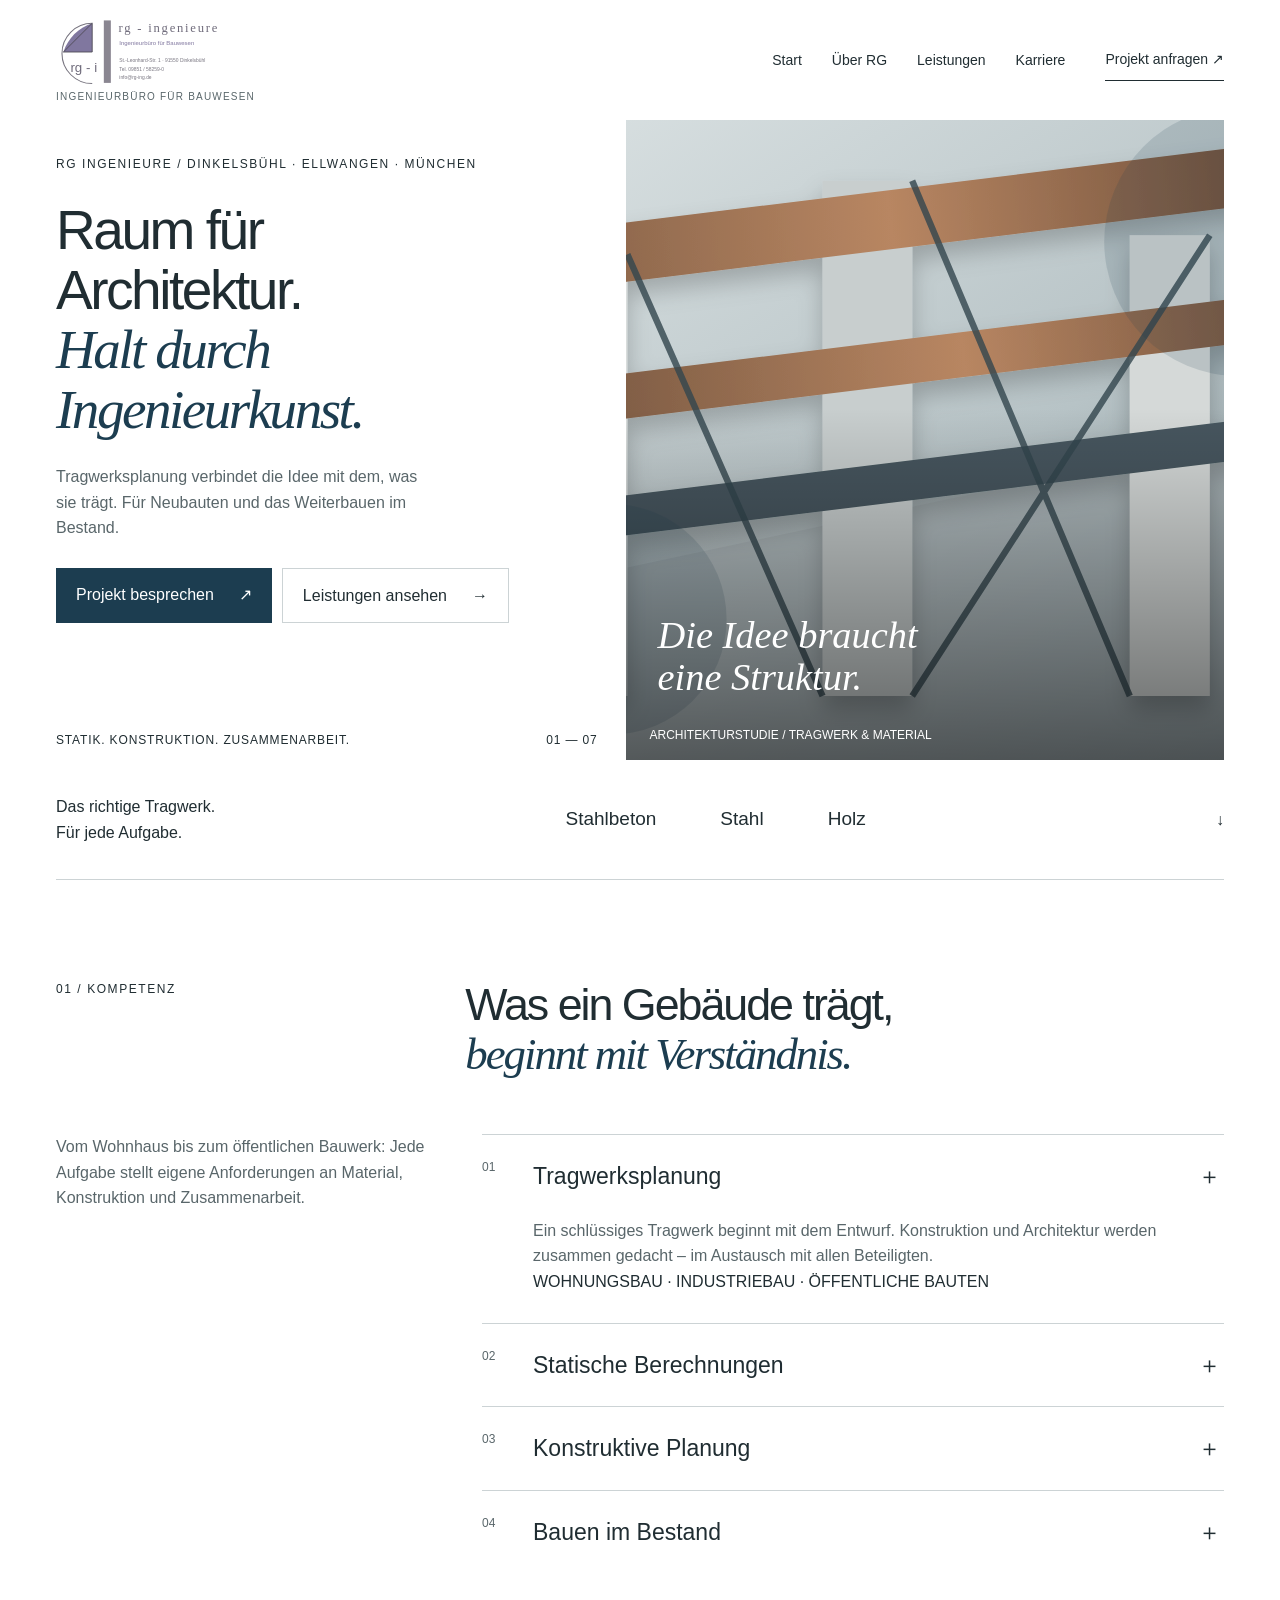
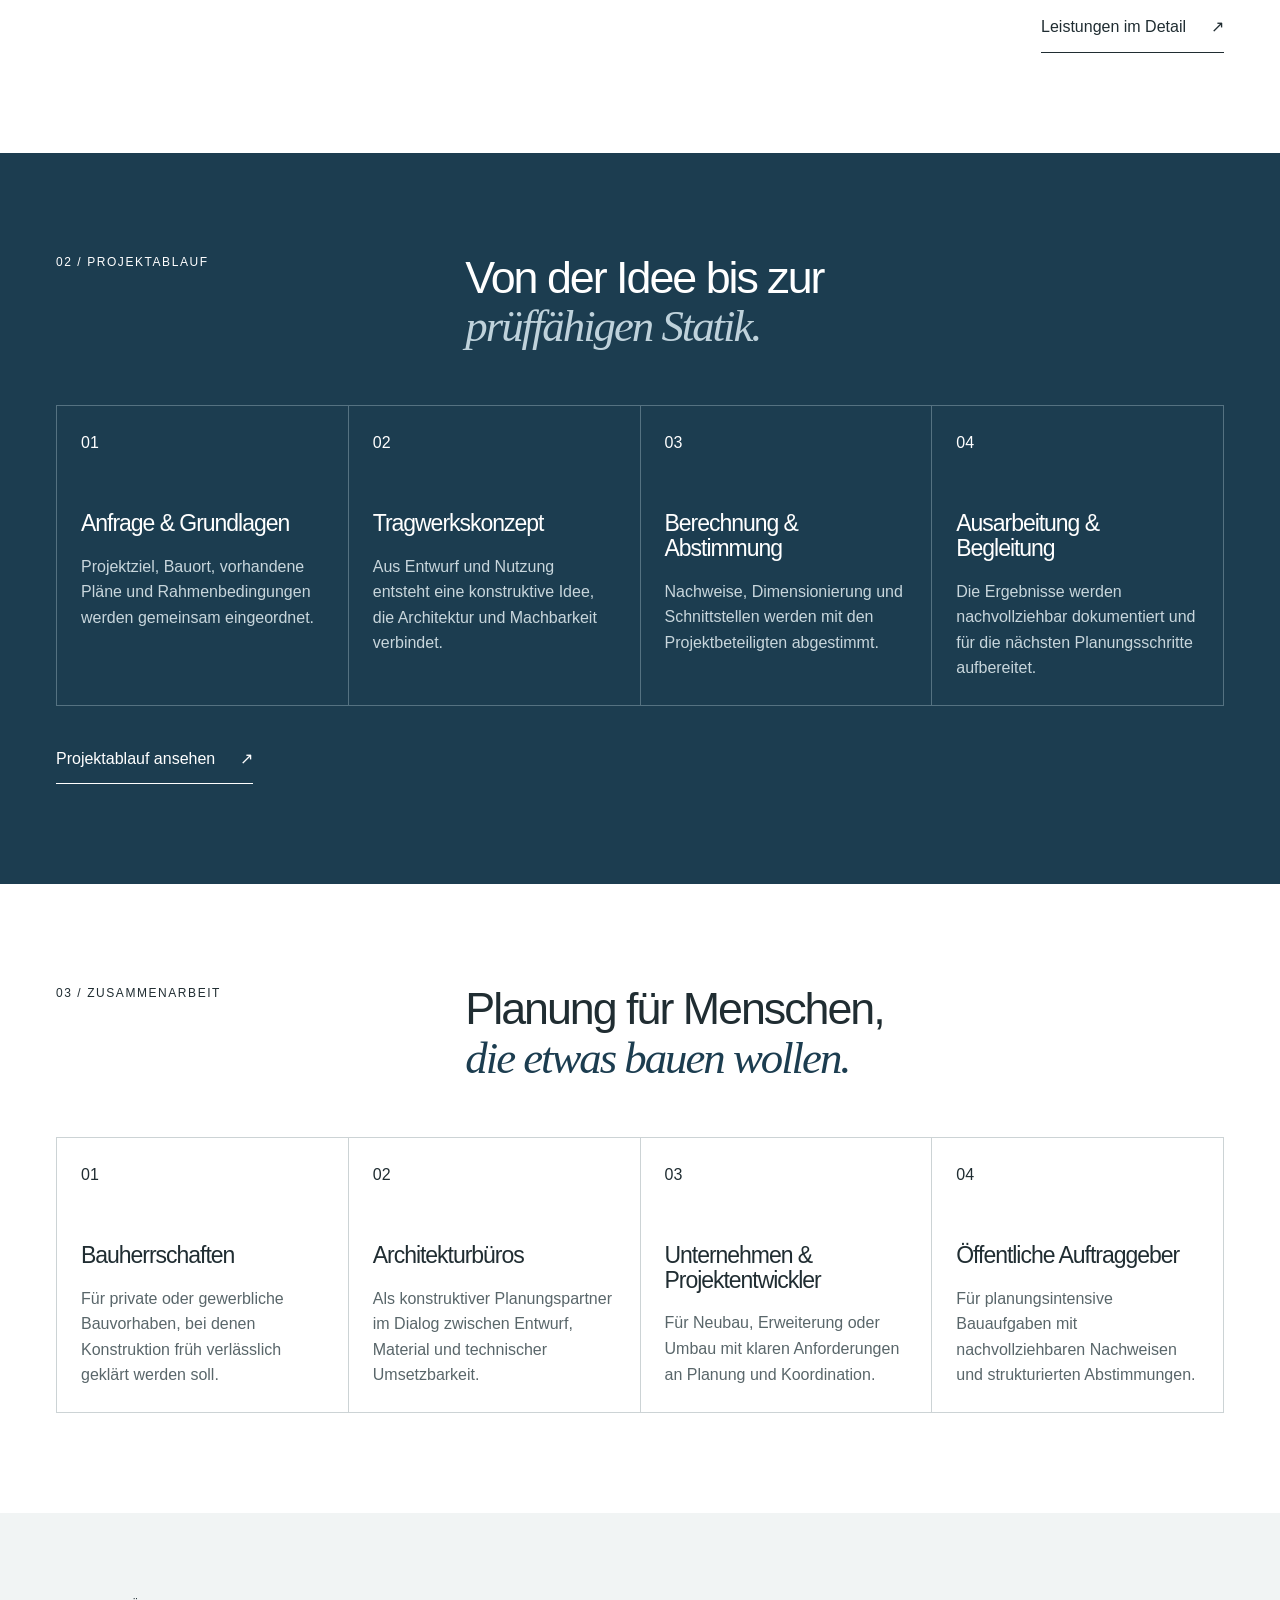
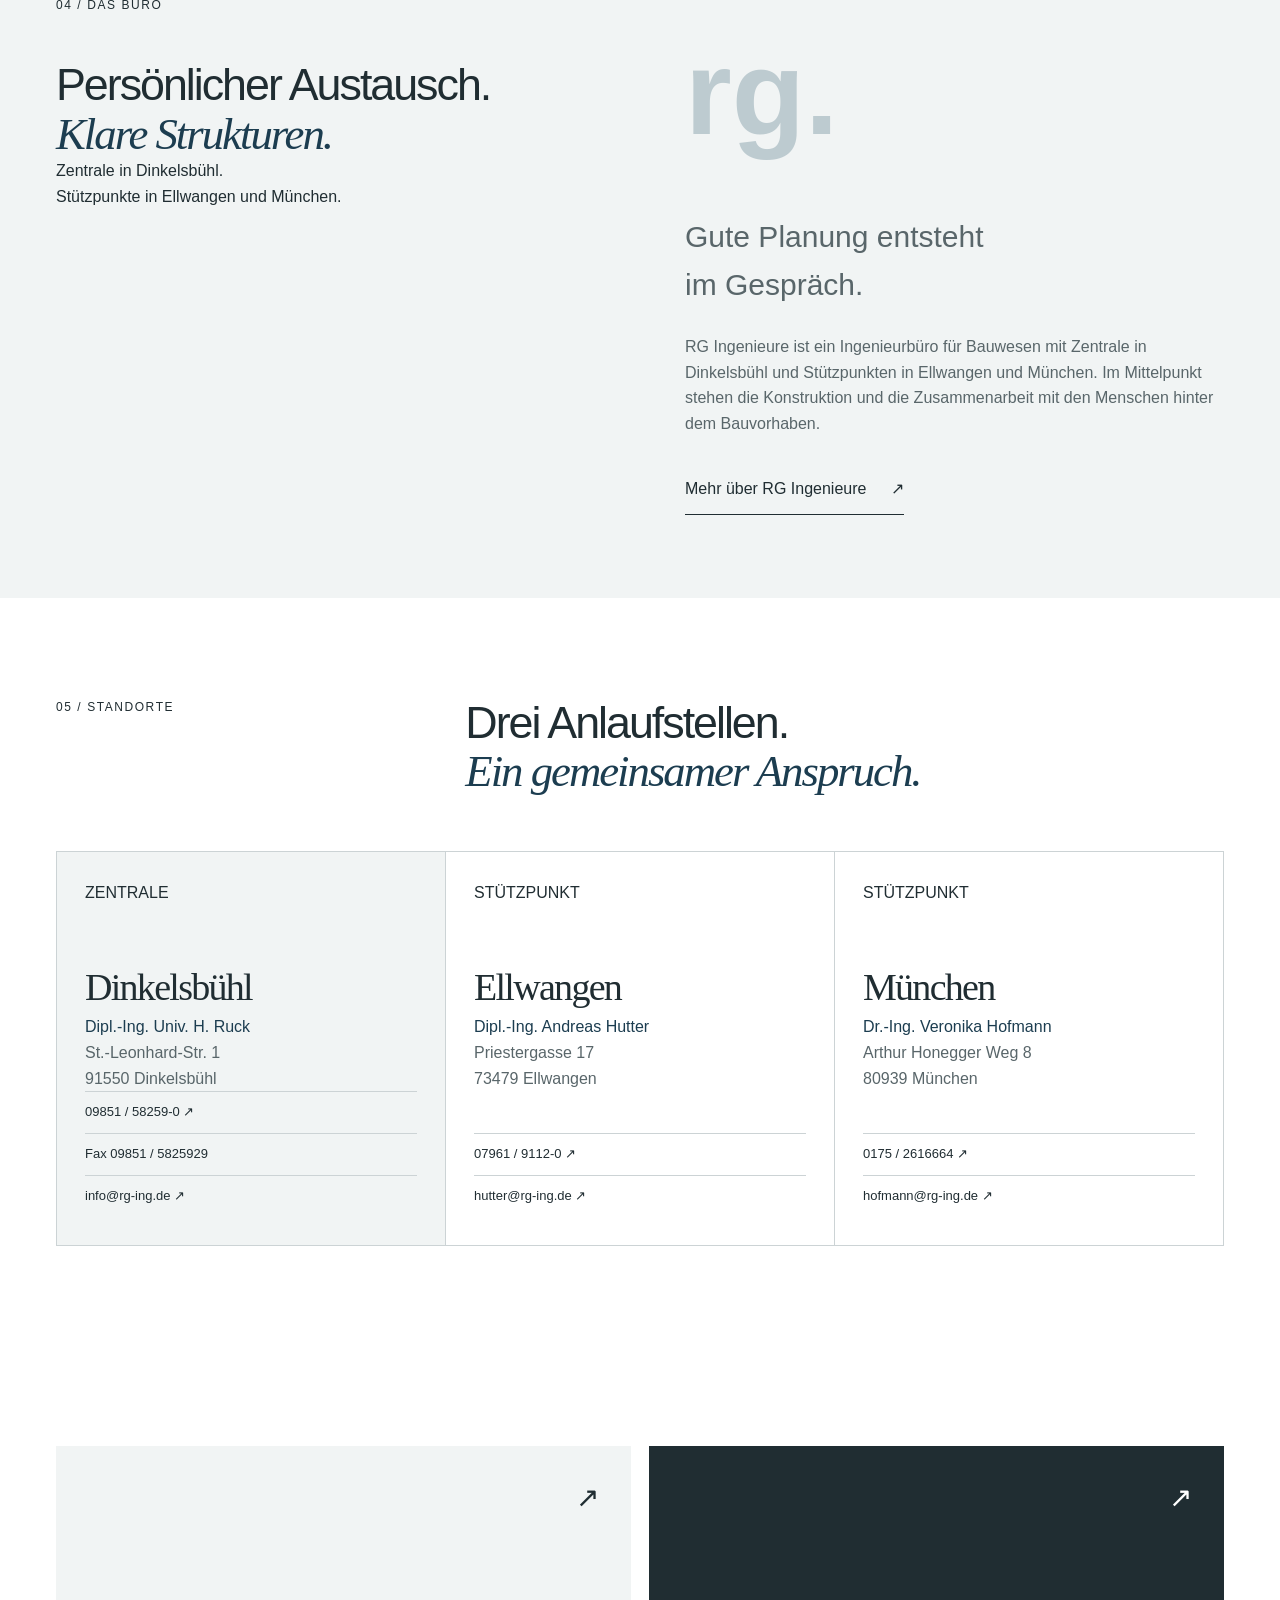
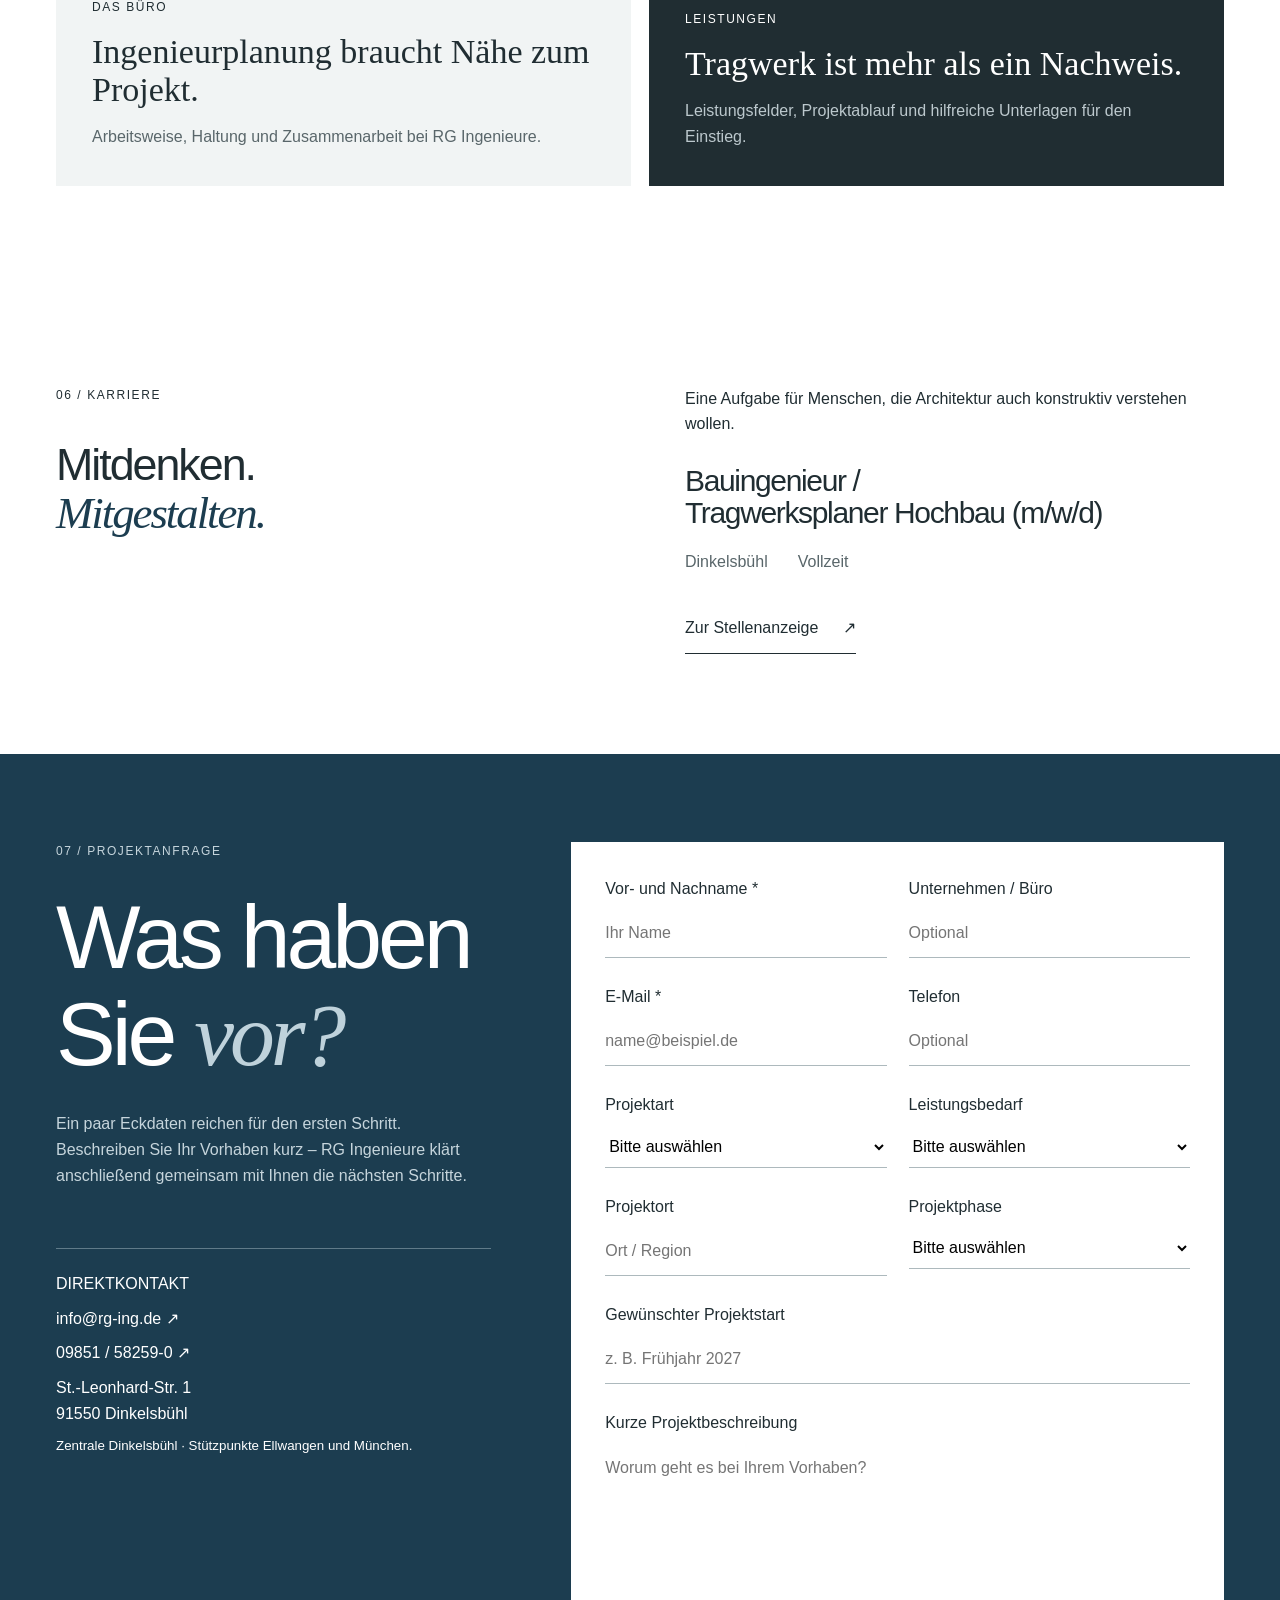
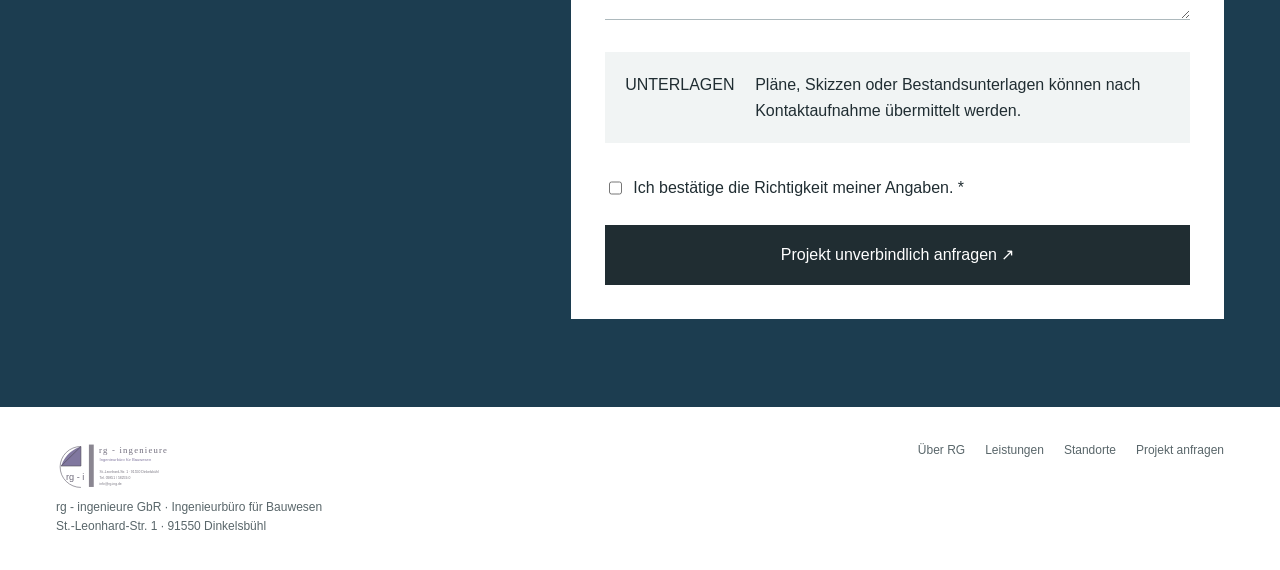
==== commit e43543bc: "Publish RG Ingenieure customer preview with logo and locations" ====
--- a/index.html
+++ b/index.html
@@ -1,49 +1,42 @@
-<!doctype html>
-<html lang="de">
-<head>
-<meta charset="utf-8">
-<meta name="viewport" content="width=device-width,initial-scale=1">
-<meta name="description" content="Halden Hydro – fiktiver Lead-Gen-Funnel für ein Bewerbungs-Assessment.">
-<meta name="theme-color" content="#0b2a25">
-<title>Halden Hydro — Investor Briefing</title>
-<style>
-:root{--ink:#13211e;--muted:#62716c;--paper:#f4f0e7;--paper2:#fbf8f1;--green:#0b2a25;--green2:#153b34;--mint:#b8d8cf;--line:#d9d4c8;--white:#fff;--shadow:0 18px 55px rgba(19,33,30,.09)}
-*{box-sizing:border-box}html{scroll-behavior:smooth}body{margin:0;background:var(--paper);color:var(--ink);font-family:Inter,ui-sans-serif,system-ui,-apple-system,"Segoe UI",sans-serif;line-height:1.55}a{color:inherit}button,input{font:inherit}.wrap{width:min(1160px,calc(100% - 40px));margin:auto}.assessment{padding:8px 15px;background:#071d19;color:#d9e7e3;text-align:center;font-size:11px;letter-spacing:.1em;text-transform:uppercase}header{position:sticky;top:0;z-index:20;background:rgba(244,240,231,.9);backdrop-filter:blur(15px);border-bottom:1px solid rgba(19,33,30,.08)}.nav{height:72px;display:flex;align-items:center;justify-content:space-between;gap:20px}.brand{display:flex;align-items:center;gap:11px;font-weight:800;letter-spacing:-.03em}.brand svg{width:34px;height:34px}.nav-note{font-size:13px;color:var(--muted)}.btn{display:inline-flex;align-items:center;justify-content:center;gap:8px;border:0;border-radius:999px;padding:13px 20px;background:var(--green);color:#fff;text-decoration:none;font-weight:760;cursor:pointer;transition:.2s}.btn:hover{background:var(--green2);transform:translateY(-1px)}.btn.secondary{background:transparent;color:var(--green);border:1px solid rgba(11,42,37,.24)}
-.hero{padding:74px 0 45px}.hero-grid{display:grid;grid-template-columns:1.13fr .87fr;gap:52px;align-items:center}.eyebrow{font-size:12px;letter-spacing:.15em;text-transform:uppercase;font-weight:800;color:#54766d;margin-bottom:16px}.hero h1,.section-head h2,.capture h2{font-family:Georgia,"Times New Roman",serif;font-weight:500;letter-spacing:-.04em}.hero h1{font-size:clamp(48px,6vw,78px);line-height:.98;margin:0 0 23px}.lead{font-size:20px;color:#42514d;max-width:690px;margin:0 0 28px}.hero-actions{display:flex;gap:12px;flex-wrap:wrap}.fine{margin-top:14px;color:#6f7a76;font-size:12px}.visual{position:relative;min-height:470px;border-radius:30px;overflow:hidden;background:linear-gradient(160deg,#0d3029,#164338);box-shadow:var(--shadow);color:#fff;padding:28px}.visual:before{content:"";position:absolute;width:430px;height:430px;border:68px solid rgba(184,216,207,.14);border-radius:50%;right:-180px;top:-90px}.visual:after{content:"";position:absolute;left:-12%;right:-12%;bottom:95px;height:110px;background:linear-gradient(rgba(184,216,207,.30),rgba(184,216,207,.04));transform:rotate(-7deg);border-radius:50%}.visual-label{font-size:12px;letter-spacing:.14em;text-transform:uppercase;color:#b9d6ce}.visual-stat{position:absolute;left:28px;bottom:26px;z-index:2}.visual-stat strong{display:block;font-family:Georgia,serif;font-size:74px;font-weight:500;line-height:.9}.visual-stat span{font-size:14px;color:#dae8e4}.plant{position:absolute;right:35px;bottom:145px;width:142px;height:125px;z-index:2}.plant .house{position:absolute;bottom:0;left:29px;width:88px;height:62px;border:2px solid rgba(255,255,255,.75);border-top:0}.plant .roof{position:absolute;left:24px;bottom:61px;width:98px;height:38px;border-left:2px solid rgba(255,255,255,.75);border-top:2px solid rgba(255,255,255,.75);transform:skewY(-23deg)}.plant .pipe{position:absolute;left:-15px;top:10px;width:128px;border-top:3px solid var(--mint);transform:rotate(28deg);transform-origin:left}.plant .wheel{position:absolute;left:54px;bottom:16px;width:36px;height:36px;border:2px solid var(--mint);border-radius:50%}
-.proof{padding:18px 0 72px}.proof-grid{display:grid;grid-template-columns:repeat(4,1fr);border-top:1px solid var(--line);border-bottom:1px solid var(--line)}.metric{padding:25px 18px;border-right:1px solid var(--line)}.metric:last-child{border-right:0}.metric strong{display:block;font-family:Georgia,serif;font-size:35px;font-weight:500}.metric span{font-size:13px;color:var(--muted)}section{padding:84px 0}.section-head{display:grid;grid-template-columns:.8fr 1.2fr;gap:38px;margin-bottom:40px}.section-head h2{font-size:clamp(38px,4vw,57px);line-height:1.04;margin:0}.section-head p{font-size:18px;color:var(--muted);margin:7px 0 0;max-width:660px}
-.founder{background:var(--paper2);border-top:1px solid var(--line);border-bottom:1px solid var(--line)}.founder-card{display:grid;grid-template-columns:.9fr 1.1fr;background:#fff;border:1px solid var(--line);border-radius:28px;overflow:hidden}.portrait{position:relative;min-height:420px;padding:28px;display:flex;align-items:flex-end;background:linear-gradient(145deg,#d8dfda,#a7bbb4)}.portrait:before{content:"OVE";position:absolute;top:18px;left:22px;font:500 174px/1 Georgia,serif;letter-spacing:-.09em;color:rgba(255,255,255,.22)}.portrait-tag{position:relative;padding:12px 14px;border-radius:14px;background:rgba(255,255,255,.86);font-size:13px}.founder-copy{padding:46px}.founder-copy h3{font:500 39px/1.08 Georgia,serif;margin:0 0 14px}.founder-copy p{font-size:17px;color:var(--muted)}.agenda{margin:24px 0;display:grid}.agenda div{display:flex;gap:12px;padding:12px 0;border-bottom:1px solid var(--line)}.agenda b{color:#6b8079}
-.project{background:#fff}.project-grid{display:grid;grid-template-columns:1fr 1fr;gap:28px}.panel{border:1px solid var(--line);border-radius:24px;padding:28px;background:var(--paper2)}.panel h3{font:500 31px/1.1 Georgia,serif;margin:0 0 15px}.panel p{color:var(--muted);margin:0}.hydro-diagram{margin-top:28px;border-radius:18px;background:var(--green);color:#fff;padding:24px;display:grid;grid-template-columns:repeat(3,1fr);gap:10px}.hydro-step{padding:4px 8px}.hydro-step span{display:block;color:#a9c6be;font-size:11px;text-transform:uppercase;letter-spacing:.1em}.hydro-step strong{display:block;margin-top:6px;font-size:15px}.specs{display:grid;margin-top:8px}.spec{display:flex;justify-content:space-between;gap:20px;padding:13px 0;border-bottom:1px solid var(--line)}.spec:last-child{border-bottom:0}.spec span{color:var(--muted);font-size:14px}.spec strong{text-align:right;font-size:14px}
-.evidence-grid{display:grid;grid-template-columns:repeat(3,1fr);gap:14px}.evidence-card{min-height:190px;border:1px solid var(--line);border-radius:20px;padding:22px;background:var(--paper2)}.evidence-card .num{font:500 30px Georgia,serif;color:#5d7e75}.evidence-card h3{font-size:17px;margin:24px 0 7px}.evidence-card p{font-size:13px;color:var(--muted);margin:0}.evidence-note{margin-top:22px;font-size:13px;color:var(--muted)}
-.questions{display:grid}.q{border-top:1px solid var(--line)}.q:last-child{border-bottom:1px solid var(--line)}.q button{width:100%;padding:20px 0;border:0;background:transparent;color:var(--ink);cursor:pointer;text-align:left;display:flex;justify-content:space-between;gap:24px;font-size:20px;font-weight:720}.q button span:last-child{font-size:24px;font-weight:400}.answer{display:none;max-width:850px;padding:0 0 22px;color:var(--muted)}.q.open .answer{display:block}.q.open button span:last-child{transform:rotate(45deg)}
-.terms{background:var(--green);color:#f5f6f3}.terms .section-head p{color:#b7cac5}.terms-grid{display:grid;grid-template-columns:repeat(3,1fr);border:1px solid rgba(255,255,255,.15);border-radius:23px;overflow:hidden}.term{padding:23px;border-right:1px solid rgba(255,255,255,.13);border-bottom:1px solid rgba(255,255,255,.13)}.term:nth-child(3n){border-right:0}.term:nth-last-child(-n+3){border-bottom:0}.term span{display:block;color:#a7c0ba;font-size:11px;letter-spacing:.1em;text-transform:uppercase}.term strong{display:block;margin-top:7px;font:500 31px Georgia,serif}.risk{max-width:930px;margin-top:20px;padding:8px 0 8px 16px;border-left:3px solid #d0a66c;color:#d7e1dd;font-size:13px}
-.pack{background:#fff}.pack-grid{display:grid;grid-template-columns:repeat(5,1fr);gap:12px}.doc{border-top:2px solid var(--green);padding:20px 4px 6px}.doc small{display:block;color:#789089;text-transform:uppercase;letter-spacing:.08em}.doc strong{display:block;margin-top:8px;font-size:15px}.doc p{margin:6px 0 0;font-size:12px;color:var(--muted)}
-.capture{background:var(--paper2)}.capture-grid{display:grid;grid-template-columns:1fr .86fr;gap:54px;align-items:start}.capture h2{font-size:clamp(42px,5vw,65px);line-height:1.02;margin:0 0 20px}.capture-copy>p{font-size:18px;color:var(--muted);max-width:620px}.pack-list{display:grid;gap:10px;margin-top:25px}.pack-list div{display:flex;gap:10px}.dot{width:7px;height:7px;background:#70968c;border-radius:50%;margin-top:9px;flex:none}.form-card{background:#fff;border:1px solid var(--line);border-radius:24px;padding:28px;box-shadow:var(--shadow)}.form-card h3{margin:0 0 4px;font-size:22px}.small{font-size:13px;color:var(--muted);margin:0 0 21px}.field{margin-bottom:14px}.field label{display:block;font-size:13px;font-weight:700;margin-bottom:7px}.field input{width:100%;padding:14px 15px;border:1px solid #cbc7bd;border-radius:12px;outline:none}.field input:focus{border-color:#63887e;box-shadow:0 0 0 3px rgba(99,136,126,.12)}.check{display:flex;gap:9px;align-items:flex-start;margin:15px 0;font-size:12px;color:var(--muted)}.check input{margin-top:3px}.submit{width:100%;padding:15px}.privacy{font-size:11px;color:#7c8582;margin-top:10px;text-align:center}.error{display:none;color:#a23c32;font-size:12px;margin-top:5px}.success{display:none}.checkmark{width:52px;height:52px;display:grid;place-items:center;border-radius:50%;background:#dcece7;color:var(--green);font-size:24px;margin-bottom:18px}.success h3{font:500 34px Georgia,serif}.nexts{display:grid;gap:10px;margin-top:17px}.next{padding:14px;border:1px solid var(--line);border-radius:14px;background:#fff;text-align:left;cursor:pointer}.next strong{display:block}.next span{font-size:12px;color:var(--muted)}
-footer{padding:34px 0 95px;border-top:1px solid var(--line);font-size:12px;color:var(--muted)}.foot{display:grid;grid-template-columns:1fr 1fr;gap:25px}.foot-right{text-align:right}.mobile-cta{display:none;position:fixed;left:14px;right:14px;bottom:14px;z-index:30;box-shadow:0 12px 35px rgba(0,0,0,.17)}.toast{position:fixed;right:18px;bottom:18px;z-index:50;max-width:340px;padding:14px 16px;border-radius:14px;background:#112d27;color:#fff;box-shadow:var(--shadow);opacity:0;transform:translateY(10px);pointer-events:none;transition:.25s}.toast.show{opacity:1;transform:none}
-@media(max-width:850px){.wrap{width:min(100% - 28px,1160px)}.nav-note{display:none}.hero{padding-top:44px}.hero-grid,.section-head,.founder-card,.project-grid,.capture-grid{grid-template-columns:1fr}.visual{min-height:340px}.hero h1{font-size:50px}.proof-grid{grid-template-columns:1fr 1fr}.metric:nth-child(2){border-right:0}.metric:nth-child(-n+2){border-bottom:1px solid var(--line)}.founder-copy{padding:30px}.portrait{min-height:300px}.evidence-grid{grid-template-columns:1fr 1fr}.terms-grid{grid-template-columns:1fr 1fr}.term:nth-child(3n){border-right:1px solid rgba(255,255,255,.13)}.term:nth-child(2n){border-right:0}.term:nth-last-child(-n+3){border-bottom:1px solid rgba(255,255,255,.13)}.term:nth-last-child(-n+2){border-bottom:0}.pack-grid{grid-template-columns:1fr 1fr}.mobile-cta{display:flex}.foot{grid-template-columns:1fr}.foot-right{text-align:left}}
-@media(max-width:520px){.hero h1{font-size:43px}.lead{font-size:17px}.hero-actions .btn{width:100%}.proof-grid,.evidence-grid,.pack-grid,.terms-grid{grid-template-columns:1fr}.metric{border-right:0;border-bottom:1px solid var(--line)!important}.metric:last-child{border-bottom:0!important}.term{border-right:0!important;border-bottom:1px solid rgba(255,255,255,.13)!important}.term:last-child{border-bottom:0!important}.hydro-diagram{grid-template-columns:1fr}.capture h2{font-size:43px}.visual-stat strong{font-size:58px}}
-</style>
-</head>
-<body>
-<div class="assessment">Assessment prototype · Fictional company · No real investment offer</div>
-<header><div class="wrap nav"><div class="brand"><svg viewBox="0 0 40 40" aria-hidden="true"><circle cx="20" cy="20" r="19" fill="#0b2a25"/><path d="M10 24c7-10 13-13 21-14-4 6-5 13-5 21-5-4-10-6-16-7Z" fill="#b8d8cf"/><path d="M12 25c7 0 12 2 15 6" fill="none" stroke="#f4f0e7" stroke-width="2" stroke-linecap="round"/></svg><span>Halden Hydro</span></div><div class="nav-note">Kleine Wasserkraftwerke · Norwegen</div><a class="btn" href="#investor-pack">Investor-Paket</a></div></header>
-<main>
-<section class="hero"><div class="wrap hero-grid"><div><div class="eyebrow">Norwegian small hydro · Projekt 04</div><h1>Bevor Sie auf die 9,4 % schauen, sehen Sie, was bereits läuft.</h1><p class="lead">Halden Hydro entwickelt und betreibt kleine Laufwasserkraftwerke in Norwegen. Drei Anlagen sind bereits in Betrieb. Für das vierte Projekt läuft aktuell die Finanzierungsrunde.</p><div class="hero-actions"><a class="btn" href="#proof">Projekt zuerst prüfen</a><a class="btn secondary" href="#investor-pack">Investor-Paket ansehen</a></div><div class="fine">Ab 500 € · 5 Jahre · prognostiziert 9,4 % p.a. · Kapitalrisiko</div></div><div class="visual"><div class="visual-label">Proof before promise</div><div class="plant"><div class="pipe"></div><div class="roof"></div><div class="house"></div><div class="wheel"></div></div><div class="visual-stat"><strong>03</strong><span>Anlagen bereits in Betrieb</span></div></div></div></section>
-<div class="proof" id="proof"><div class="wrap proof-grid"><div class="metric"><strong>3</strong><span>Anlagen in Betrieb</span></div><div class="metric"><strong>2014</strong><span>von Ove Halden gegründet</span></div><div class="metric"><strong>340</strong><span>Investoren bisher</span></div><div class="metric"><strong>€1,6 Mio.</strong><span>von €4,2 Mio. zugesagt</span></div></div></div>
-<section class="founder"><div class="wrap"><div class="section-head"><h2>Wer steckt dahinter?</h2><p>Bei einem unbekannten Investment sollte die Person hinter dem Projekt sichtbar sein, bevor die Rendite zum Hauptargument wird.</p></div><div class="founder-card"><div class="portrait"><div class="portrait-tag">Founder briefing · ca. 2 Minuten<br><strong>Ove Halden</strong></div></div><div class="founder-copy"><div class="eyebrow">Founder · Mechanical engineer</div><h3>Ove Halden</h3><p>Ove arbeitete zwölf Jahre bei einem regionalen Energieversorger an Turbinenmodernisierung und Inbetriebnahmen, bevor er Halden Hydro 2014 gründete. Heute betreibt das Unternehmen drei Anlagen von Bergen aus.</p><div class="agenda"><div><b>01</b><span>12 Jahre Erfahrung beim regionalen Energieversorger</span></div><div><b>02</b><span>Drei bestehende Anlagen bereits in Betrieb</span></div><div><b>03</b><span>Investor-Fragen werden vom Team direkt beantwortet</span></div></div><a class="btn" href="#investor-pack">Unterlagen zuerst ansehen</a></div></div></div></section>
-<section class="project"><div class="wrap"><div class="section-head"><h2>Das vierte Projekt, einfach erklärt.</h2><p>Genug technische Information, um das Projekt einordnen zu können — ohne den Nutzer vor dem Vertrauensaufbau mit Fachbegriffen zu überladen.</p></div><div class="project-grid"><div class="panel"><div class="eyebrow">Wie es funktioniert</div><h3>Run-of-river statt Stausee.</h3><p>Ein Teil des natürlichen Flusswassers wird zur Turbine geleitet, erzeugt Strom und fließt anschließend wieder in den Fluss zurück. Es gibt keinen großen Speichersee.</p><div class="hydro-diagram"><div class="hydro-step"><span>01</span><strong>Wasser wird entnommen</strong></div><div class="hydro-step"><span>02</span><strong>Turbine erzeugt Strom</strong></div><div class="hydro-step"><span>03</span><strong>Wasser fließt zurück</strong></div></div></div><div class="panel"><div class="eyebrow">Halden site</div><h3>Die wichtigsten Projektdaten.</h3><div class="specs"><div class="spec"><span>Installierte Leistung</span><strong>4,2 MW</strong></div><div class="spec"><span>Brutto-Fallhöhe</span><strong>118 m</strong></div><div class="spec"><span>Erwartete Jahresproduktion</span><strong>14,6 GWh</strong></div><div class="spec"><span>Turbine</span><strong>Pelton, 2-Düsen</strong></div><div class="spec"><span>Geplante Inbetriebnahme</span><strong>Q3 2027</strong></div><div class="spec"><span>Auslegungslebensdauer</span><strong>40 Jahre</strong></div></div></div></div></div></section>
-<section><div class="wrap"><div class="section-head"><h2>Was ein Interessent prüfen kann.</h2><p>Vertrauen sollte nicht aus Werbeaussagen entstehen, sondern aus Dokumenten und nachvollziehbaren Annahmen.</p></div><div class="evidence-grid"><div class="evidence-card"><div class="num">01</div><h3>NVE-Konzession</h3><p>Die Projektseite nennt eine im März 2024 erteilte Konzession mit der Referenz 202400871-4.</p></div><div class="evidence-card"><div class="num">02</div><h3>22 Jahre Messdaten</h3><p>Die Produktionsannahmen stützen sich laut Projektseite auf langfristige Pegeldaten der NVE-Messstation.</p></div><div class="evidence-card"><div class="num">03</div><h3>Bestehende Anlagen</h3><p>Drei Wasserkraftwerke sind bereits in Betrieb und bilden den wichtigsten Track Record des Teams.</p></div><div class="evidence-card"><div class="num">04</div><h3>Produktionsmodell</h3><p>Interessenten sollen nachvollziehen können, auf welchen Annahmen die prognostizierte Produktion und Rendite beruhen.</p></div><div class="evidence-card"><div class="num">05</div><h3>Geprüfte Abschlüsse</h3><p>Das Investor-Paket enthält laut bestehender Seite geprüfte Abschlüsse für 2022 bis 2024.</p></div><div class="evidence-card"><div class="num">06</div><h3>Baufortschritt</h3><p>Die bestehende Projektseite nennt Juni als Baubeginn. Weitere Nachweise gehören in die vollständigen Projektunterlagen.</p></div></div><div class="evidence-note">Die Belege selbst werden in diesem Assessment-Prototyp nicht nachgebaut; im echten Funnel würden sie im Investor-Paket verlinkt bzw. bereitgestellt.</div></div></section>
-<section><div class="wrap"><div class="section-head"><h2>Die Fragen, die seriöse Investoren stellen.</h2><p>Die FAQ orientiert sich an den echten Einwänden aus Investorengesprächen und nicht primär an technischen Detailfragen.</p></div><div class="questions"><div class="q open"><button type="button"><span>Woher weiß ich, dass die Anlage wirklich gebaut wird?</span><span>+</span></button><div class="answer">Drei Anlagen sind bereits in Betrieb. Für das vierte Projekt sollten Interessenten Konzession, Projektunterlagen, Baufortschritt und Mittelverwendung prüfen, bevor sie entscheiden.</div></div><div class="q"><button type="button"><span>Was passiert in einem trockenen Jahr?</span><span>+</span></button><div class="answer">Weniger Wasser kann die Stromproduktion beeinflussen. Genau deshalb sollten Produktionsmodell, langfristige Messdaten und Sensitivitätsannahmen Teil der Prüfung sein.</div></div><div class="q"><button type="button"><span>Was bedeutet die Laufzeit von fünf Jahren für mein Geld?</span><span>+</span></button><div class="answer">Die Anlage hat eine fünfjährige Laufzeit. Liquidität während dieser Zeit kann eingeschränkt sein. Wer das Geld kurzfristig benötigt, sollte das vor einer Investition berücksichtigen.</div></div><div class="q"><button type="button"><span>Wer sind die Menschen hinter Halden Hydro?</span><span>+</span></button><div class="answer">Ove Halden ist Maschinenbauingenieur, arbeitete zwölf Jahre beim regionalen Energieversorger und gründete Halden Hydro 2014. Drei Anlagen sind bereits in Betrieb.</div></div><div class="q"><button type="button"><span>Ist das mit gescheiterten Windpark-Investments vergleichbar?</span><span>+</span></button><div class="answer">Nicht pauschal. Entscheidend sind das konkrete Projekt, dessen Struktur, Risiken und Unterlagen. Der Funnel soll deshalb Fakten prüfbar machen, statt mit pauschalen Vergleichen zu beruhigen.</div></div></div></div></section>
-<section class="terms"><div class="wrap"><div class="section-head"><h2>Die Konditionen, ohne sie zu verstecken.</h2><p>Die Rendite bleibt sichtbar — aber erst nachdem Unternehmen, Projekt und Risiken eingeordnet wurden.</p></div><div class="terms-grid"><div class="term"><span>Mindestinvestment</span><strong>€500</strong></div><div class="term"><span>Laufzeit</span><strong>5 Jahre</strong></div><div class="term"><span>Prognose</span><strong>9,4 % p.a.</strong></div><div class="term"><span>Rundengröße</span><strong>€4,2 Mio.</strong></div><div class="term"><span>Zugesagt</span><strong>€1,6 Mio.</strong></div><div class="term"><span>Schließt</span><strong>30. Nov.</strong></div></div><div class="risk">Die 9,4 % sind eine Prognose und keine Garantie. Kapital ist mit Risiken verbunden. Zinsen werden laut Angebot jährlich ab Inbetriebnahme gezahlt. Das investierte Geld fließt in das Halden-Projekt, nicht in das Unternehmen als Ganzes. Dies ist ausschließlich ein fiktiver Assessment-Prototyp.</div></div></section>
-<section class="pack"><div class="wrap"><div class="section-head"><h2>Was im Investor-Paket steckt.</h2><p>Der Nutzer soll vor der Lead-Abgabe genau wissen, welchen Gegenwert er für seine Kontaktdaten erhält.</p></div><div class="pack-grid"><div class="doc"><small>01 · PDF</small><strong>Projektprospekt</strong><p>34 Seiten Projekt- und Angebotsinformationen.</p></div><div class="doc"><small>02 · NVE</small><strong>Konzessionsunterlagen</strong><p>Genehmigungs- und Projektdokumente.</p></div><div class="doc"><small>03 · Modell</small><strong>Produktionsannahmen</strong><p>Grundlage für Produktion und Prognosen.</p></div><div class="doc"><small>04 · Finanzen</small><strong>Abschlüsse 2022–2024</strong><p>Geprüfte Unternehmenszahlen.</p></div><div class="doc"><small>05 · Nächster Schritt</small><strong>Zeichnungsformular</strong><p>Erst relevant, wenn der Interessent weitergehen will.</p></div></div></div></section>
-<section class="capture" id="investor-pack"><div class="wrap capture-grid"><div class="capture-copy"><div class="eyebrow">Nächster Schritt</div><h2>Erst die Unterlagen. Dann die Entscheidung.</h2><p>Der erste Conversion-Schritt bleibt bewusst klein. Keine Adresse, kein Geburtsdatum und kein Anlagebetrag, bevor genug Vertrauen aufgebaut wurde.</p><div class="pack-list"><div><span class="dot"></span><span>Projekt und Mittelverwendung</span></div><div><span class="dot"></span><span>Produktionsannahmen und zentrale Risiken</span></div><div><span class="dot"></span><span>Team, bestehende Anlagen und Unternehmenszahlen</span></div></div></div><div class="form-card"><div id="formState"><h3>Investor-Paket anfordern</h3><p class="small">Nur Name und E-Mail im ersten Schritt.</p><form id="leadForm" novalidate><div class="field"><label for="name">Vorname</label><input id="name" autocomplete="given-name" placeholder="Vorname" required><div class="error" id="nameError">Bitte Vornamen eingeben.</div></div><div class="field"><label for="email">E-Mail</label><input id="email" type="email" autocomplete="email" placeholder="name@beispiel.de" required><div class="error" id="emailError">Bitte gültige E-Mail eingeben.</div></div><label class="check"><input id="privacy" type="checkbox" required><span>Ich akzeptiere, dass meine Angaben für diesen fiktiven Assessment-Prototyp verarbeitet werden.</span></label><div class="error" id="privacyError">Bitte bestätigen.</div><button class="btn submit" type="submit">Investor-Paket senden →</button><div class="privacy">Demo-Formular ohne Datenspeicherung. Keine echten Daten absenden.</div></form></div><div class="success" id="successState" aria-live="polite"><div class="checkmark">✓</div><h3>Das Paket ist auf dem Weg.</h3><p class="small">Im echten Funnel startet jetzt die E-Mail-Sequenz. Im Prototyp können Sie den nächsten Schritt wählen.</p><div class="nexts"><button class="next" data-message="Im echten Funnel öffnet dieser Schritt das Investor-Paket."><strong>Investor-Paket öffnen</strong><span>Projekt, Annahmen und Risiken prüfen</span></button><button class="next" data-message="Im echten Funnel kann hier direkt eine Frage an Investor Relations gesendet werden."><strong>Frage stellen</strong><span>Offenen Einwand klären</span></button><button class="next" data-message="Im echten Funnel führt dieser Schritt zur Terminbuchung mit Investor Relations."><strong>Gespräch buchen</strong><span>Persönliche Fragen besprechen</span></button></div></div></div></div></section>
+<!doctype html><html lang="de"><head>
+<meta charset="utf-8"><meta name="viewport" content="width=device-width,initial-scale=1">
+<title>RG Ingenieure · Tragwerksplanung & Ingenieurbau</title>
+<meta name="description" content="RG Ingenieure: Tragwerksplanung, Statik und konstruktiver Ingenieurbau in Dinkelsbühl, Ellwangen und München.">
+<meta name="robots" content="noindex,nofollow"><link rel="stylesheet" href="style.css"><script src="script.js" defer></script>
+</head><body><a class="skip" href="#inhalt">Zum Inhalt</a>
+<header class="header wrap"><a class="brand brand-logo-link" href="index.html" aria-label="RG Ingenieure Startseite"><img class="brand-logo" src="assets/rg-logo.svg" alt="rg - ingenieure"><span class="brand-subline">Ingenieurbüro für Bauwesen</span></a><button class="menu" aria-expanded="false" aria-controls="navigation">Menü <span>＋</span></button><nav id="navigation" aria-label="Hauptnavigation"><a class="active" href="index.html">Start</a><a href="ueber-rg.html">Über RG</a><a href="leistungen.html">Leistungen</a><a href="#karriere">Karriere</a><a class="nav-contact" href="#anfrage">Projekt anfragen <span>↗</span></a></nav></header>
+<main id="inhalt">
+<section class="hero wrap" aria-labelledby="hero-title"><div class="hero-text"><p class="eyebrow">RG INGENIEURE / DINKELSBÜHL · ELLWANGEN · MÜNCHEN</p><h1 id="hero-title">Raum für <br>Architektur.<br><em>Halt durch <br>Ingenieurkunst.</em></h1><p class="intro">Tragwerksplanung verbindet die Idee mit dem, was sie trägt. Für Neubauten und das Weiterbauen im Bestand.</p><div class="button-row"><a class="button" href="#anfrage">Projekt besprechen <span>↗</span></a><a class="button button-ghost" href="leistungen.html">Leistungen ansehen <span>→</span></a></div><div class="hero-foot"><span>STATIK. KONSTRUKTION. ZUSAMMENARBEIT.</span><span>01 — 07</span></div></div><figure class="hero-image"><img src="assets/hero.svg" alt="Symbolische Architekturstudie eines modernen Tragwerks" width="1500" height="1000" fetchpriority="high"><figcaption>ARCHITEKTURSTUDIE / TRAGWERK & MATERIAL</figcaption><div class="image-label" aria-hidden="true">Die Idee braucht<br>eine Struktur.</div></figure></section>
+<div class="material-strip wrap"><span>Das richtige Tragwerk.<br>Für jede Aufgabe.</span><div><span>Stahlbeton</span><span>Stahl</span><span>Holz</span></div><a href="#kompetenz" aria-label="Mehr zur Kompetenz">↓</a></div>
+
+<section class="competence wrap section" id="kompetenz"><div class="section-heading"><p class="eyebrow">01 / KOMPETENZ</p><h2>Was ein Gebäude trägt,<br><em>beginnt mit Verständnis.</em></h2></div><div class="competence-grid"><p class="section-lead">Vom Wohnhaus bis zum öffentlichen Bauwerk: Jede Aufgabe stellt eigene Anforderungen an Material, Konstruktion und Zusammenarbeit.</p><div class="service-list">
+<details open><summary><span class="number">01</span><span>Tragwerksplanung</span><span class="plus">＋</span></summary><div class="detail"><p>Ein schlüssiges Tragwerk beginnt mit dem Entwurf. Konstruktion und Architektur werden zusammen gedacht – im Austausch mit allen Beteiligten.</p><span>WOHNUNGSBAU · INDUSTRIEBAU · ÖFFENTLICHE BAUTEN</span></div></details>
+<details><summary><span class="number">02</span><span>Statische Berechnungen</span><span class="plus">＋</span></summary><div class="detail"><p>Die rechnerische Grundlage für das Bauvorhaben: prüffähige statische Nachweise für Konstruktionen aus Stahlbeton, Stahl und Holz.</p><span>STAHLBETON · STAHL · HOLZ</span></div></details>
+<details><summary><span class="number">03</span><span>Konstruktive Planung</span><span class="plus">＋</span></summary><div class="detail"><p>Vom Nachweis zum Detail: Mitwirkung an der Ausführungsplanung und Abstimmung mit Architektur, Bauherrschaft und Prüfingenieuren.</p><span>NEUBAU · BESTAND · AUSFÜHRUNGSPLANUNG</span></div></details>
+<details><summary><span class="number">04</span><span>Bauen im Bestand</span><span class="plus">＋</span></summary><div class="detail"><p>Bestehende Tragstrukturen verstehen, Veränderungen konstruktiv einordnen und Eingriffe so planen, dass Alt und Neu sinnvoll zusammenspielen.</p><span>UMBAU · ERWEITERUNG · BESTANDSAUFNAHME</span></div></details></div></div><div class="section-link-row"><a class="text-link" href="leistungen.html">Leistungen im Detail <span>↗</span></a></div></section>
+
+<section class="process-section"><div class="wrap section"><div class="section-heading"><p class="eyebrow">02 / PROJEKTABLAUF</p><h2>Von der Idee bis zur<br><em>prüffähigen Statik.</em></h2></div><div class="process-grid">
+<article><span>01</span><h3>Anfrage & Grundlagen</h3><p>Projektziel, Bauort, vorhandene Pläne und Rahmenbedingungen werden gemeinsam eingeordnet.</p></article><article><span>02</span><h3>Tragwerkskonzept</h3><p>Aus Entwurf und Nutzung entsteht eine konstruktive Idee, die Architektur und Machbarkeit verbindet.</p></article><article><span>03</span><h3>Berechnung & Abstimmung</h3><p>Nachweise, Dimensionierung und Schnittstellen werden mit den Projektbeteiligten abgestimmt.</p></article><article><span>04</span><h3>Ausarbeitung & Begleitung</h3><p>Die Ergebnisse werden nachvollziehbar dokumentiert und für die nächsten Planungsschritte aufbereitet.</p></article></div><a class="text-link" href="leistungen.html#ablauf">Projektablauf ansehen <span>↗</span></a></div></section>
+
+<section class="audience wrap section"><div class="section-heading"><p class="eyebrow">03 / ZUSAMMENARBEIT</p><h2>Planung für Menschen,<br><em>die etwas bauen wollen.</em></h2></div><div class="audience-grid">
+<article><span>01</span><h3>Bauherrschaften</h3><p>Für private oder gewerbliche Bauvorhaben, bei denen Konstruktion früh verlässlich geklärt werden soll.</p></article><article><span>02</span><h3>Architekturbüros</h3><p>Als konstruktiver Planungspartner im Dialog zwischen Entwurf, Material und technischer Umsetzbarkeit.</p></article><article><span>03</span><h3>Unternehmen & Projektentwickler</h3><p>Für Neubau, Erweiterung oder Umbau mit klaren Anforderungen an Planung und Koordination.</p></article><article><span>04</span><h3>Öffentliche Auftraggeber</h3><p>Für planungsintensive Bauaufgaben mit nachvollziehbaren Nachweisen und strukturierten Abstimmungen.</p></article></div></section>
+
+<section class="office" id="buero"><div class="wrap office-grid"><div class="office-title"><p class="eyebrow">04 / DAS BÜRO</p><h2>Persönlicher Austausch.<br><em>Klare Strukturen.</em></h2><p>Zentrale in Dinkelsbühl.<br>Stützpunkte in Ellwangen und München.</p></div><div class="office-copy"><span class="large-rg" aria-hidden="true">rg.</span><p class="large-copy">Gute Planung entsteht<br>im Gespräch.</p><p>RG Ingenieure ist ein Ingenieurbüro für Bauwesen mit Zentrale in Dinkelsbühl und Stützpunkten in Ellwangen und München. Im Mittelpunkt stehen die Konstruktion und die Zusammenarbeit mit den Menschen hinter dem Bauvorhaben.</p><a class="text-link" href="ueber-rg.html">Mehr über RG Ingenieure <span>↗</span></a></div></div></section>
+
+<section class="locations-section wrap section" id="standorte"><div class="section-heading"><p class="eyebrow">05 / STANDORTE</p><h2>Drei Anlaufstellen.<br><em>Ein gemeinsamer Anspruch.</em></h2></div><div class="location-grid">
+<article class="location-card location-card-main"><div class="location-kicker">ZENTRALE</div><h3>Dinkelsbühl</h3><p class="location-person">Dipl.-Ing. Univ. H. Ruck</p><p>St.-Leonhard-Str. 1<br>91550 Dinkelsbühl</p><div class="location-links"><a href="tel:+499851582590">09851 / 58259-0 ↗</a><span class="location-fax">Fax 09851 / 5825929</span><a href="mailto:info@rg-ing.de">info@rg-ing.de ↗</a></div></article>
+<article class="location-card"><div class="location-kicker">STÜTZPUNKT</div><h3>Ellwangen</h3><p class="location-person">Dipl.-Ing. Andreas Hutter</p><p>Priestergasse 17<br>73479 Ellwangen</p><div class="location-links"><a href="tel:+49796191120">07961 / 9112-0 ↗</a><a href="mailto:hutter@rg-ing.de">hutter@rg-ing.de ↗</a></div></article>
+<article class="location-card"><div class="location-kicker">STÜTZPUNKT</div><h3>München</h3><p class="location-person">Dr.-Ing. Veronika Hofmann</p><p>Arthur Honegger Weg 8<br>80939 München</p><div class="location-links"><a href="tel:+491752616664">0175 / 2616664 ↗</a><a href="mailto:hofmann@rg-ing.de">hofmann@rg-ing.de ↗</a></div></article></div></section>
+
+<section class="feature-teasers wrap section"><a class="feature-card" href="ueber-rg.html"><span class="eyebrow">DAS BÜRO</span><strong>Ingenieurplanung braucht Nähe zum Projekt.</strong><p>Arbeitsweise, Haltung und Zusammenarbeit bei RG Ingenieure.</p><span class="feature-arrow">↗</span></a><a class="feature-card dark" href="leistungen.html"><span class="eyebrow">LEISTUNGEN</span><strong>Tragwerk ist mehr als ein Nachweis.</strong><p>Leistungsfelder, Projektablauf und hilfreiche Unterlagen für den Einstieg.</p><span class="feature-arrow">↗</span></a></section>
+
+<section class="career wrap section compact-career" id="karriere"><div><p class="eyebrow">06 / KARRIERE</p><h2>Mitdenken.<br><em>Mitgestalten.</em></h2></div><div class="career-detail"><p>Eine Aufgabe für Menschen, die Architektur auch konstruktiv verstehen wollen.</p><h3>Bauingenieur /<br>Tragwerksplaner Hochbau <span>(m/w/d)</span></h3><div class="job-meta"><span>Dinkelsbühl</span><span>Vollzeit</span></div><a class="text-link" href="https://www.make-it-in-germany.com/de/arbeiten-in-deutschland/jobboerse/job/job-10000-1206233812-S" target="_blank" rel="noopener noreferrer">Zur Stellenanzeige <span>↗</span></a></div></section>
+
+<section class="request-section" id="anfrage"><div class="wrap request-grid"><div class="request-intro"><p class="eyebrow">07 / PROJEKTANFRAGE</p><h2>Was haben<br>Sie <em>vor?</em></h2><p>Ein paar Eckdaten reichen für den ersten Schritt. Beschreiben Sie Ihr Vorhaben kurz – RG Ingenieure klärt anschließend gemeinsam mit Ihnen die nächsten Schritte.</p><div class="direct-contact"><span>DIREKTKONTAKT</span><a href="mailto:info@rg-ing.de">info@rg-ing.de ↗</a><a href="tel:+499851582590">09851 / 58259-0 ↗</a><p>St.-Leonhard-Str. 1<br>91550 Dinkelsbühl</p><small>Zentrale Dinkelsbühl · Stützpunkte Ellwangen und München.</small></div></div>
+<form class="project-form" id="project-form" novalidate><div class="form-grid">
+<label><span>Vor- und Nachname *</span><input type="text" name="name" required placeholder="Ihr Name"></label><label><span>Unternehmen / Büro</span><input type="text" name="company" placeholder="Optional"></label><label><span>E-Mail *</span><input type="email" name="email" required placeholder="name@beispiel.de"></label><label><span>Telefon</span><input type="tel" name="phone" placeholder="Optional"></label>
+<label><span>Projektart</span><select name="type"><option value="">Bitte auswählen</option><option>Wohnbau</option><option>Gewerbe- oder Industriebau</option><option>Öffentlicher Bau</option><option>Umbau & Bestand</option><option>Sonstiges</option></select></label><label><span>Leistungsbedarf</span><select name="service"><option value="">Bitte auswählen</option><option>Tragwerksplanung</option><option>Statische Berechnung</option><option>Konstruktive Planung</option><option>Beratung</option><option>Noch offen</option></select></label>
+<label><span>Projektort</span><input type="text" name="location" placeholder="Ort / Region"></label><label><span>Projektphase</span><select name="phase"><option value="">Bitte auswählen</option><option>Erste Idee</option><option>Entwurf</option><option>Genehmigungsplanung</option><option>Ausführung</option><option>Bestand / Schaden</option></select></label><label class="wide"><span>Gewünschter Projektstart</span><input type="text" name="start" placeholder="z. B. Frühjahr 2027"></label><label class="wide"><span>Kurze Projektbeschreibung</span><textarea name="message" rows="6" placeholder="Worum geht es bei Ihrem Vorhaben?"></textarea></label></div>
+<div class="documents-note"><span>UNTERLAGEN</span><p>Pläne, Skizzen oder Bestandsunterlagen können nach Kontaktaufnahme übermittelt werden.</p></div><label class="check"><input type="checkbox" required><span>Ich bestätige die Richtigkeit meiner Angaben. *</span></label><button class="submit-button" type="submit">Projekt unverbindlich anfragen <span>↗</span></button><div class="form-success" role="status" aria-live="polite" hidden><strong>Vielen Dank.</strong><p>Ihre Angaben wurden erfasst.</p></div></form></div></section>
 </main>
-<footer><div class="wrap foot"><div><strong>Halden Hydro</strong><br>Strandgaten 197 · 5004 Bergen, Norway<br>Org.nr 913 774 208 MVA</div><div class="foot-right">Fictional assessment company<br>Not a real investment offer · No real client data</div></div></footer>
-<a class="btn mobile-cta" href="#investor-pack">Investor-Paket ansehen</a><div class="toast" id="toast"></div>
-<script>
-document.querySelectorAll('.q button').forEach(b=>b.addEventListener('click',()=>b.parentElement.classList.toggle('open')));
-const show=(id,on)=>document.getElementById(id).style.display=on?'block':'none';
-document.getElementById('leadForm').addEventListener('submit',e=>{e.preventDefault();const n=document.getElementById('name'),m=document.getElementById('email'),p=document.getElementById('privacy'),ok=/^[^\s@]+@[^\s@]+\.[^\s@]+$/.test(m.value.trim());show('nameError',!n.value.trim());show('emailError',!ok);show('privacyError',!p.checked);if(!n.value.trim()||!ok||!p.checked)return;document.getElementById('formState').style.display='none';document.getElementById('successState').style.display='block';document.querySelector('.mobile-cta').style.display='none'});
-const toast=document.getElementById('toast');document.querySelectorAll('.next').forEach(b=>b.addEventListener('click',()=>{toast.textContent=b.dataset.message;toast.classList.add('show');setTimeout(()=>toast.classList.remove('show'),3000)}));
-</script>
-</body>
-</html>+<footer class="wrap"><div class="footer-brand"><img src="assets/rg-logo.svg" alt="rg - ingenieure"><p>rg - ingenieure GbR · Ingenieurbüro für Bauwesen<br>St.-Leonhard-Str. 1 · 91550 Dinkelsbühl</p></div><div class="footer-links"><a href="ueber-rg.html">Über RG</a><a href="leistungen.html">Leistungen</a><a href="#standorte">Standorte</a><a href="#anfrage">Projekt anfragen</a></div></footer></body></html>
--- a/style.css
+++ b/style.css
@@ -0,0 +1,3 @@
+:root{--ink:#202d32;--blue:#1c3d50;--line:#ccd3d5;--muted:#59666a;--paper:#fff;--light:#f1f4f4}*{box-sizing:border-box}html{scroll-behavior:smooth}body{margin:0;color:var(--ink);font-family:Arial,Helvetica,sans-serif;line-height:1.6;background:#fff}a{color:inherit;text-decoration:none}button,input,select,textarea{font:inherit}h1,h2,h3,p,figure{margin:0}h1,h2,h3{font-weight:400;line-height:1.08;letter-spacing:-.045em}em{font-family:Georgia,'Times New Roman',serif;font-weight:400}.wrap{width:calc(100% - 112px);max-width:1504px;margin:auto}.skip{position:fixed;top:-100px;left:20px;background:#fff;padding:12px;z-index:99}.skip:focus{top:10px}.header{display:flex;justify-content:space-between;align-items:center;min-height:120px;gap:30px}.brand-logo-link{display:flex;flex-direction:column;align-items:flex-start;min-width:220px}.brand-logo{width:220px;height:74px;object-fit:contain;object-position:left center}.brand-subline{font-size:10px;letter-spacing:.12em;text-transform:uppercase;color:var(--muted)}nav{display:flex;gap:30px;align-items:center;font-size:14px}nav a{padding:9px 0}.nav-contact{margin-left:10px;border-bottom:1px solid}.menu{display:none;background:none;border:0}.eyebrow{font-size:12px;letter-spacing:.13em}.hero{display:grid;grid-template-columns:.95fr 1.05fr;gap:28px;min-height:640px}.hero-text{display:flex;flex-direction:column;align-items:flex-start;padding-top:35px}.hero h1{font-size:clamp(44px,4.3vw,72px);margin-top:27px}.hero h1 em,h2 em,.subhero h1 em{color:var(--blue)}.intro{max-width:380px;color:var(--muted);margin-top:25px}.button-row{display:flex;gap:10px;flex-wrap:wrap}.button{margin-top:27px;background:var(--blue);color:#fff;padding:14px 20px;min-width:210px;display:flex;justify-content:space-between;gap:25px}.button-ghost{background:transparent;color:var(--ink);border:1px solid var(--line)}.hero-foot{display:flex;justify-content:space-between;width:100%;font-size:12px;letter-spacing:.07em;margin-top:auto;padding-bottom:10px}.hero-image{position:relative;overflow:hidden;min-height:640px;background:#d2d7d6}.hero-image img{width:100%;height:100%;object-fit:cover;position:absolute;inset:0}.hero-image:after{content:'';position:absolute;inset:45% 0 0;background:linear-gradient(transparent,rgba(0,0,0,.52))}.hero-image figcaption,.image-label{position:absolute;z-index:2;color:white}.hero-image figcaption{left:24px;bottom:15px;font-size:12px}.image-label{left:32px;bottom:62px;font:italic clamp(30px,3vw,46px)/1.1 Georgia}.material-strip{padding:34px 0;display:flex;justify-content:space-between;align-items:center;border-bottom:1px solid var(--line)}.material-strip>div{display:flex;gap:64px;font-size:19px}.section{padding:100px 0}.section-heading{display:grid;grid-template-columns:1fr 2fr;gap:30px}h2{font-size:clamp(34px,3.5vw,53px)}.competence-grid{display:grid;grid-template-columns:1fr 2fr;gap:55px;margin-top:56px}.section-lead,.detail p,.office-copy>p,.audience-grid p,.location-card p,.service-body>p,.checklist-grid p,.dialogue-copy p{color:var(--muted)}.service-list details,.faq-list details{border-top:1px solid var(--line)}summary{list-style:none;display:grid;grid-template-columns:36px 1fr 26px;gap:15px;padding:23px 0;font-size:23px;cursor:pointer}summary::-webkit-details-marker{display:none}.detail{padding:0 42px 28px 51px}.number,.service-number{font-size:12px;color:var(--muted)}.text-link{border-bottom:1px solid;padding:12px 0;display:flex;gap:25px;width:max-content;margin-top:28px}.section-link-row{display:flex;justify-content:flex-end}.process-section{background:var(--blue);color:#fff}.process-section h2 em{color:#bfd2db}.process-grid,.audience-grid{display:grid;grid-template-columns:repeat(4,1fr);margin-top:55px;border-left:1px solid var(--line);border-top:1px solid var(--line)}.process-grid{border-color:#557281}.process-grid article,.audience-grid article{min-height:250px;padding:24px;border-right:1px solid var(--line);border-bottom:1px solid var(--line)}.process-grid article{border-color:#557281}.process-grid h3,.audience-grid h3,.values-grid h3{font-size:23px;margin:55px 0 18px}.process-grid p{color:#c8d6dc}.office{background:var(--light);padding:83px 0}.office-grid,.career{display:grid;grid-template-columns:1fr 1fr;gap:90px}.office-title h2{margin-top:45px}.large-rg{display:block;color:#bdcbd0;font-size:120px;font-weight:bold}.large-copy{font-size:30px;margin:25px 0}.location-grid{display:grid;grid-template-columns:repeat(3,1fr);margin-top:55px;border-left:1px solid var(--line);border-top:1px solid var(--line)}.location-card{min-height:360px;padding:28px;border-right:1px solid var(--line);border-bottom:1px solid var(--line);display:flex;flex-direction:column}.location-card-main{background:var(--light)}.location-card h3{font:400 38px Georgia;margin:60px 0 5px}.location-person{color:var(--blue)!important}.location-links{margin-top:auto}.location-links a,.location-fax{display:block;padding:10px 0;border-top:1px solid var(--line);font-size:13px}.feature-teasers{display:grid;grid-template-columns:1fr 1fr;gap:18px}.feature-card{min-height:340px;padding:36px;background:var(--light);display:flex;flex-direction:column;justify-content:flex-end;position:relative}.feature-card.dark{background:var(--ink);color:#fff}.feature-card strong{font:400 34px/1.1 Georgia;margin-top:16px}.feature-card p{color:var(--muted);margin-top:16px}.feature-card.dark p{color:#bcc8cd}.feature-arrow{position:absolute;right:32px;top:30px;font-size:28px}.career h2{margin-top:35px}.career h3{font-size:30px;margin-top:28px}.job-meta{display:flex;gap:30px;color:var(--muted);margin-top:20px}.request-section{background:var(--blue);color:#fff;padding:88px 0}.request-grid{display:grid;grid-template-columns:.8fr 1.2fr;gap:80px}.request-intro h2{font-size:clamp(60px,7vw,110px);margin:28px 0}.request-intro h2 em{color:#bfd2db}.request-intro>p{color:#c6d5dc}.direct-contact{border-top:1px solid #607b89;margin-top:60px;padding-top:22px;display:grid;gap:9px}.project-form{background:#fff;color:var(--ink);padding:34px}.form-grid{display:grid;grid-template-columns:1fr 1fr;gap:26px 22px}.project-form label{display:flex;flex-direction:column;gap:8px}.project-form input,.project-form select,.project-form textarea{border:0;border-bottom:1px solid #adb9bd;padding:11px 0;background:transparent}.wide{grid-column:1/-1}.documents-note{display:grid;grid-template-columns:110px 1fr;gap:20px;margin:32px 0;padding:20px;background:var(--light)}.check{display:grid!important;grid-template-columns:20px 1fr}.submit-button{width:100%;margin-top:24px;background:var(--ink);color:#fff;border:0;padding:17px}.form-success{margin-top:20px;background:var(--light);padding:18px}.footer-brand img{width:150px}.footer-links{display:flex;gap:20px}footer{padding:34px 0;display:flex;justify-content:space-between;gap:30px;font-size:12px;color:var(--muted)}.subhero{padding:72px 0 95px;border-bottom:1px solid var(--line);display:grid;grid-template-columns:1.25fr .75fr;gap:90px;align-items:end}.subhero h1{font-size:clamp(54px,6vw,94px);margin-top:30px}.subhero-copy p{font-size:19px;color:var(--muted)}.portrait-stage{display:grid;grid-template-columns:1fr 1fr;gap:70px;padding:100px 0}.identity-panel{min-height:580px;background:var(--light);border:1px solid var(--line);padding:45px;display:flex;flex-direction:column;gap:24px}.identity-panel img{width:100%;max-width:420px}.identity-panel>div{border-top:1px solid var(--line);padding-top:15px;display:grid;grid-template-columns:110px 1fr}.identity-panel strong{font:400 24px Georgia}.portrait-copy{align-self:center}.portrait-copy h2{margin:30px 0}.values-section,.faq-section{background:var(--light)}.values-grid{display:grid;grid-template-columns:1fr 1fr;margin-top:55px;border-left:1px solid var(--line);border-top:1px solid var(--line)}.values-grid article{padding:30px;min-height:260px;border-right:1px solid var(--line);border-bottom:1px solid var(--line)}.dialogue-grid{display:grid;grid-template-columns:1fr 1fr;gap:90px;margin-top:60px;align-items:center}.network{position:relative;min-height:500px;border:1px solid var(--line)}.network-center,.node{position:absolute;border-radius:50%;display:flex;align-items:center;justify-content:center;text-align:center}.network-center{width:116px;height:116px;background:var(--blue);color:#fff;left:50%;top:50%;transform:translate(-50%,-50%)}.node{width:96px;height:96px;border:1px solid var(--line);background:#fff}.n1{left:7%;top:12%}.n2{right:7%;top:12%}.n3{left:7%;bottom:12%}.n4{right:7%;bottom:12%}.quote-section{background:var(--blue);color:#fff;padding:110px 0}.quote-section blockquote{font-size:clamp(58px,8vw,126px);line-height:1;margin:35px 0}.sub-cta{background:var(--ink);color:#fff;padding:85px 0}.sub-cta h2{margin:25px 0}.light-button{background:#fff;color:var(--ink);width:max-content}.service-block{display:grid;grid-template-columns:80px .9fr 1.1fr;gap:45px;padding:62px 0;border-bottom:1px solid var(--line)}.service-body ul{list-style:none;padding:0;border-top:1px solid var(--line)}.service-body li{padding:12px 0;border-bottom:1px solid var(--line)}.process-grid.expanded{grid-template-columns:repeat(3,1fr)}.checklist-grid{display:grid;grid-template-columns:repeat(5,1fr);margin-top:55px;border-left:1px solid var(--line);border-top:1px solid var(--line)}.checklist-grid>div{padding:24px;min-height:200px;border-right:1px solid var(--line);border-bottom:1px solid var(--line)}.checklist-grid strong{display:block;font-size:21px;margin:55px 0 10px}.faq-list{max-width:980px;margin:55px 0 0 auto}.reveal{opacity:0;transform:translateY(18px);transition:.55s}.reveal.is-visible{opacity:1;transform:none}
+@media(max-width:1050px){.wrap{width:calc(100% - 64px)}nav{gap:18px}.process-grid,.audience-grid{grid-template-columns:1fr 1fr}.location-grid{grid-template-columns:1fr 1fr}.request-grid{gap:45px}}
+@media(max-width:760px){.wrap{width:calc(100% - 40px)}.header{min-height:94px;position:relative}.brand-logo-link{min-width:150px}.brand-logo{width:150px;height:60px}.menu{display:flex;gap:10px}.header nav{display:none;position:absolute;top:94px;left:-20px;right:-20px;z-index:20;background:#fff;padding:20px;flex-direction:column;align-items:stretch}.header nav.is-open{display:flex}.hero{display:flex;flex-direction:column}.hero h1{font-size:clamp(45px,10vw,68px)}.hero-image{min-height:460px}.material-strip>div{gap:12px;font-size:14px}.section{padding:64px 0}.section-heading,.competence-grid,.office-grid,.career,.request-grid,.subhero,.portrait-stage,.dialogue-grid{grid-template-columns:1fr}.process-grid,.audience-grid,.location-grid,.values-grid,.feature-teasers,.checklist-grid{grid-template-columns:1fr}.form-grid{grid-template-columns:1fr}.wide{grid-column:auto}.service-block{grid-template-columns:40px 1fr;gap:18px}.service-body{grid-column:2}.process-grid.expanded{grid-template-columns:1fr}.subhero{gap:35px}.subhero h1{font-size:50px}.network{min-height:430px}.project-form{padding:24px 20px}.request-intro h2{font-size:70px}footer{flex-direction:column}.footer-links{flex-wrap:wrap}}
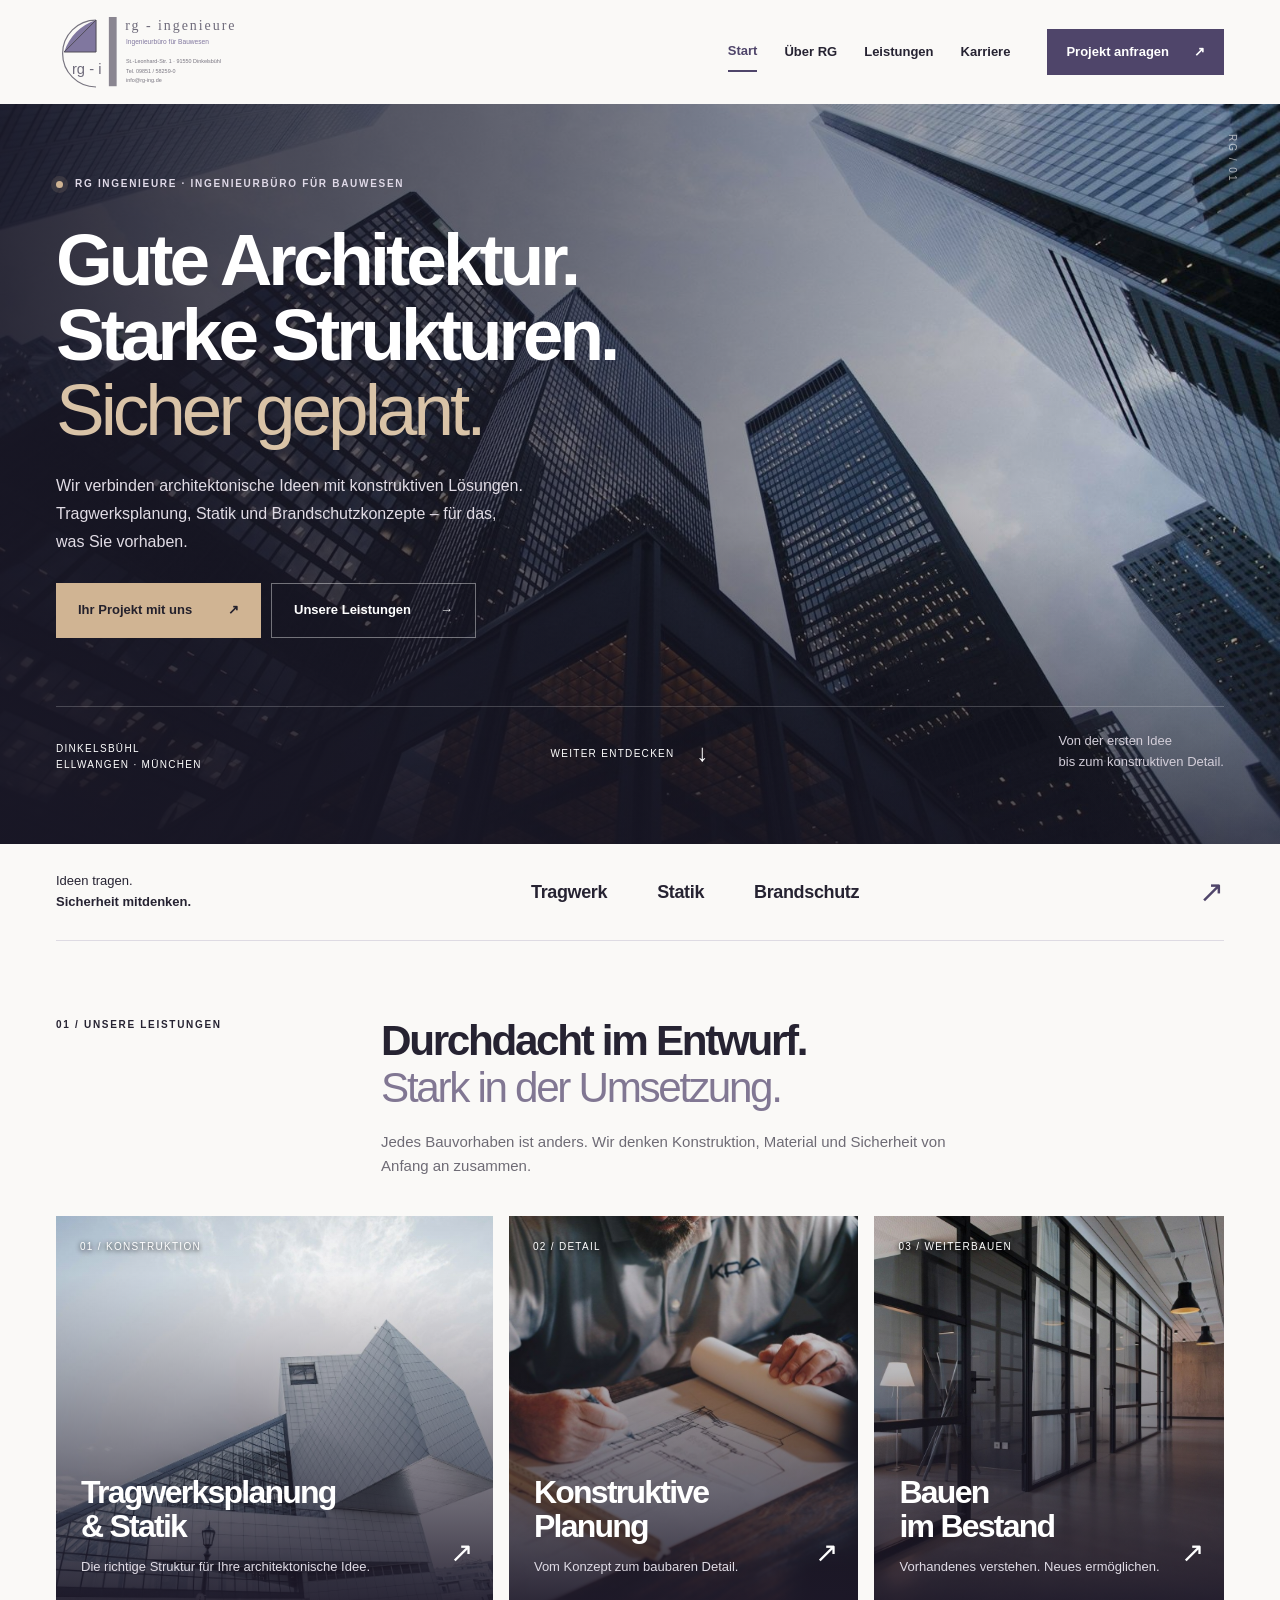
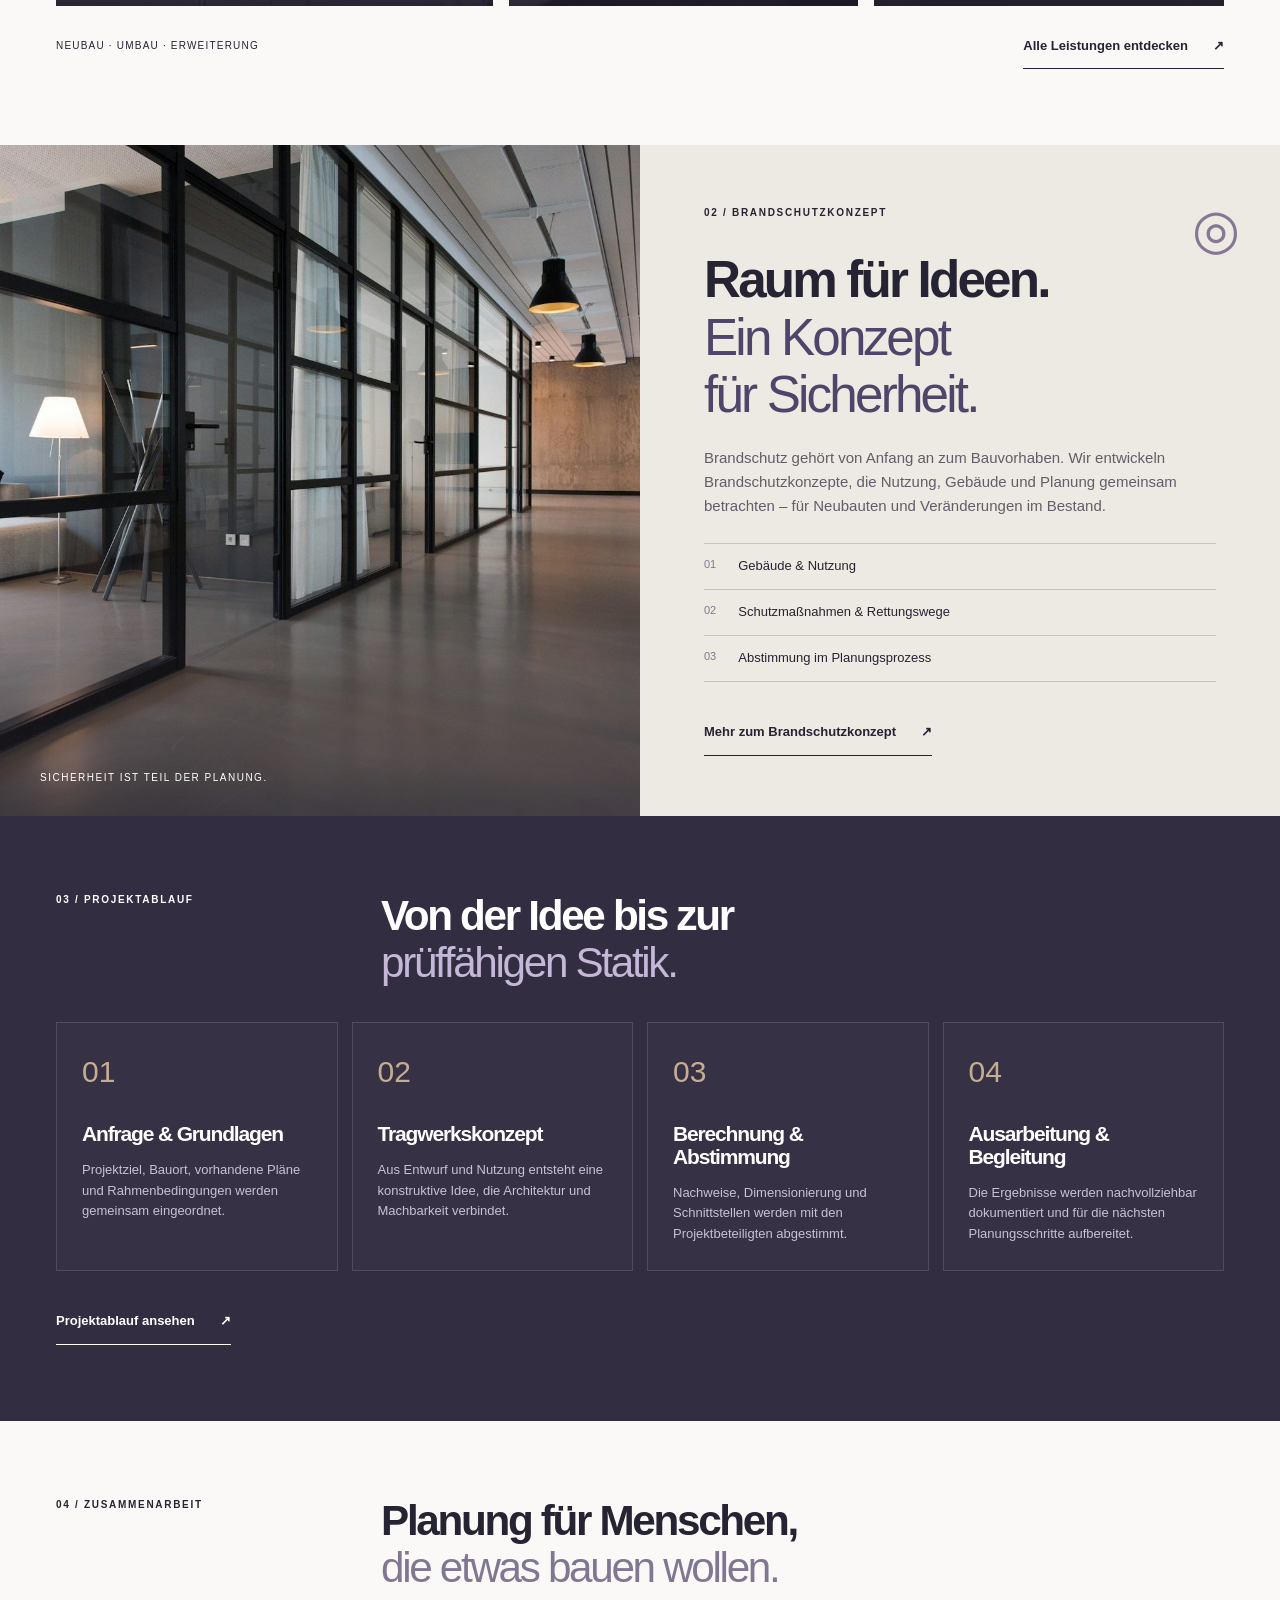
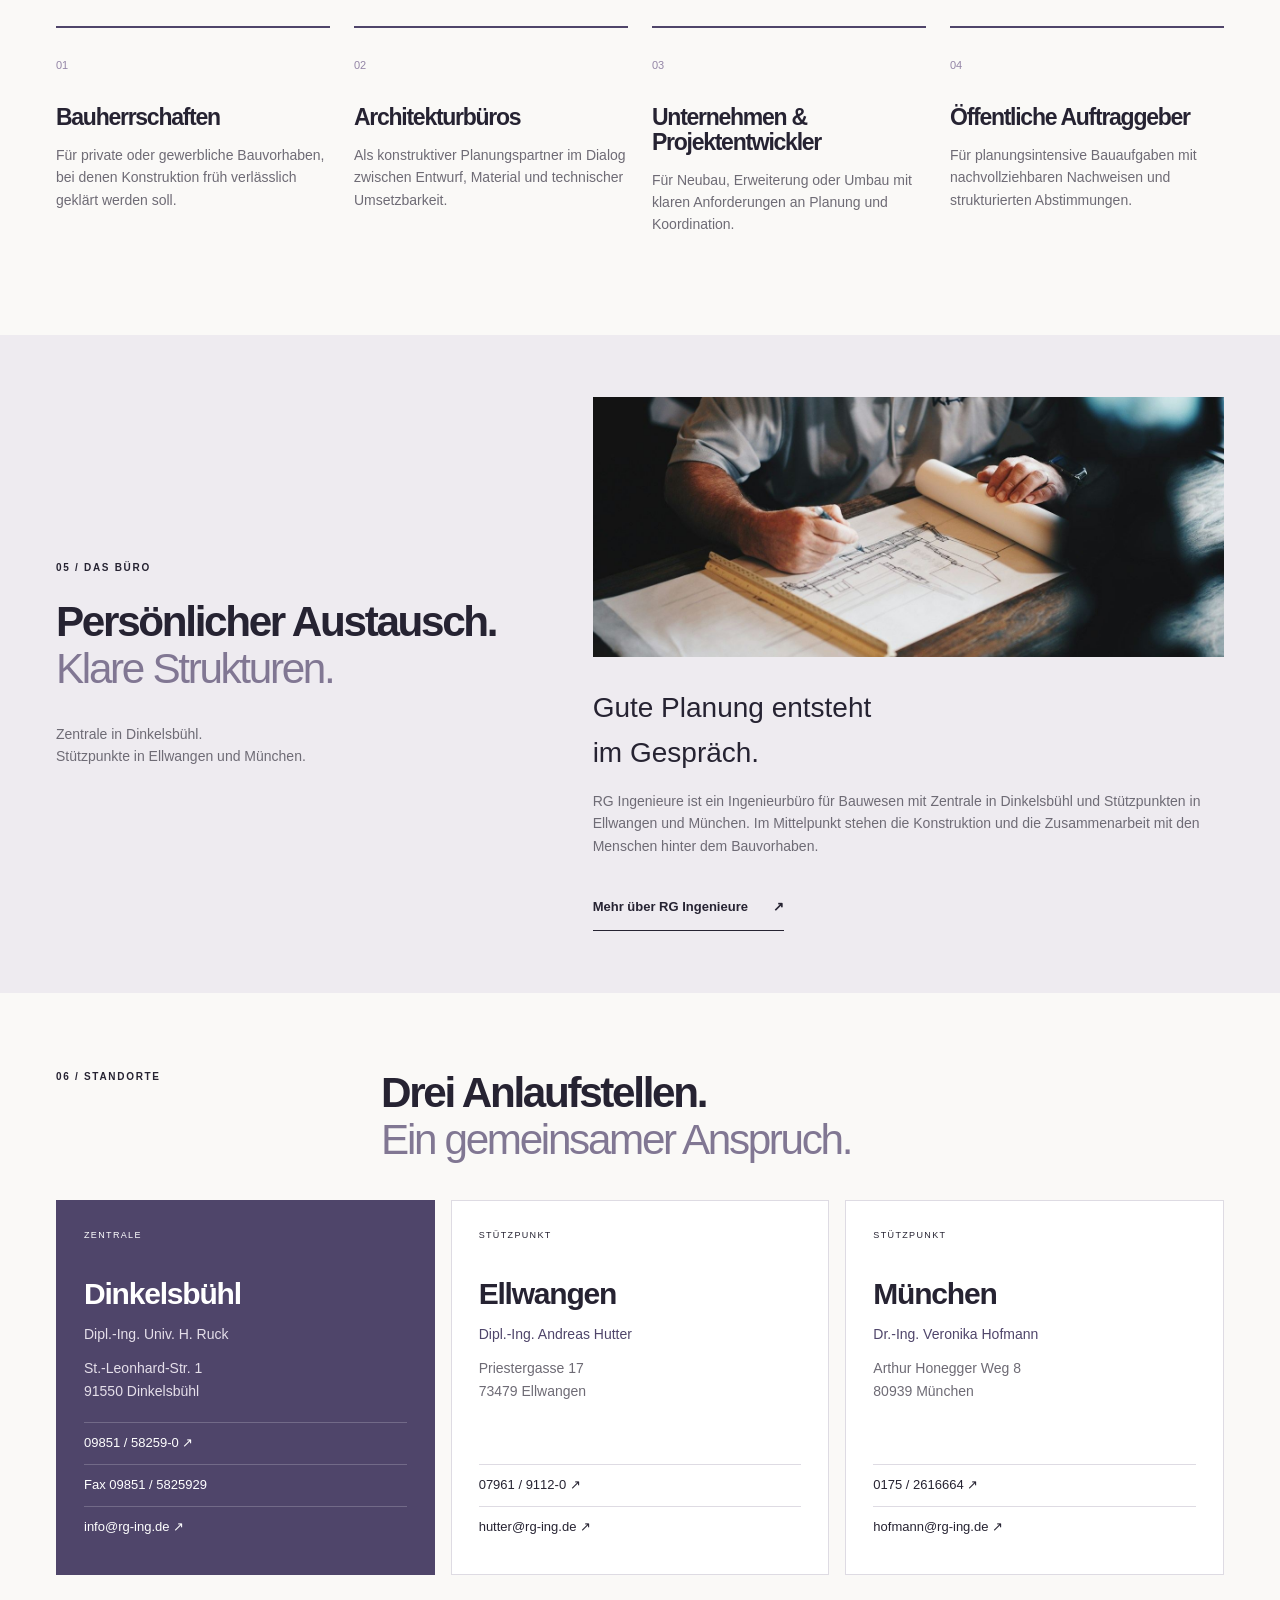
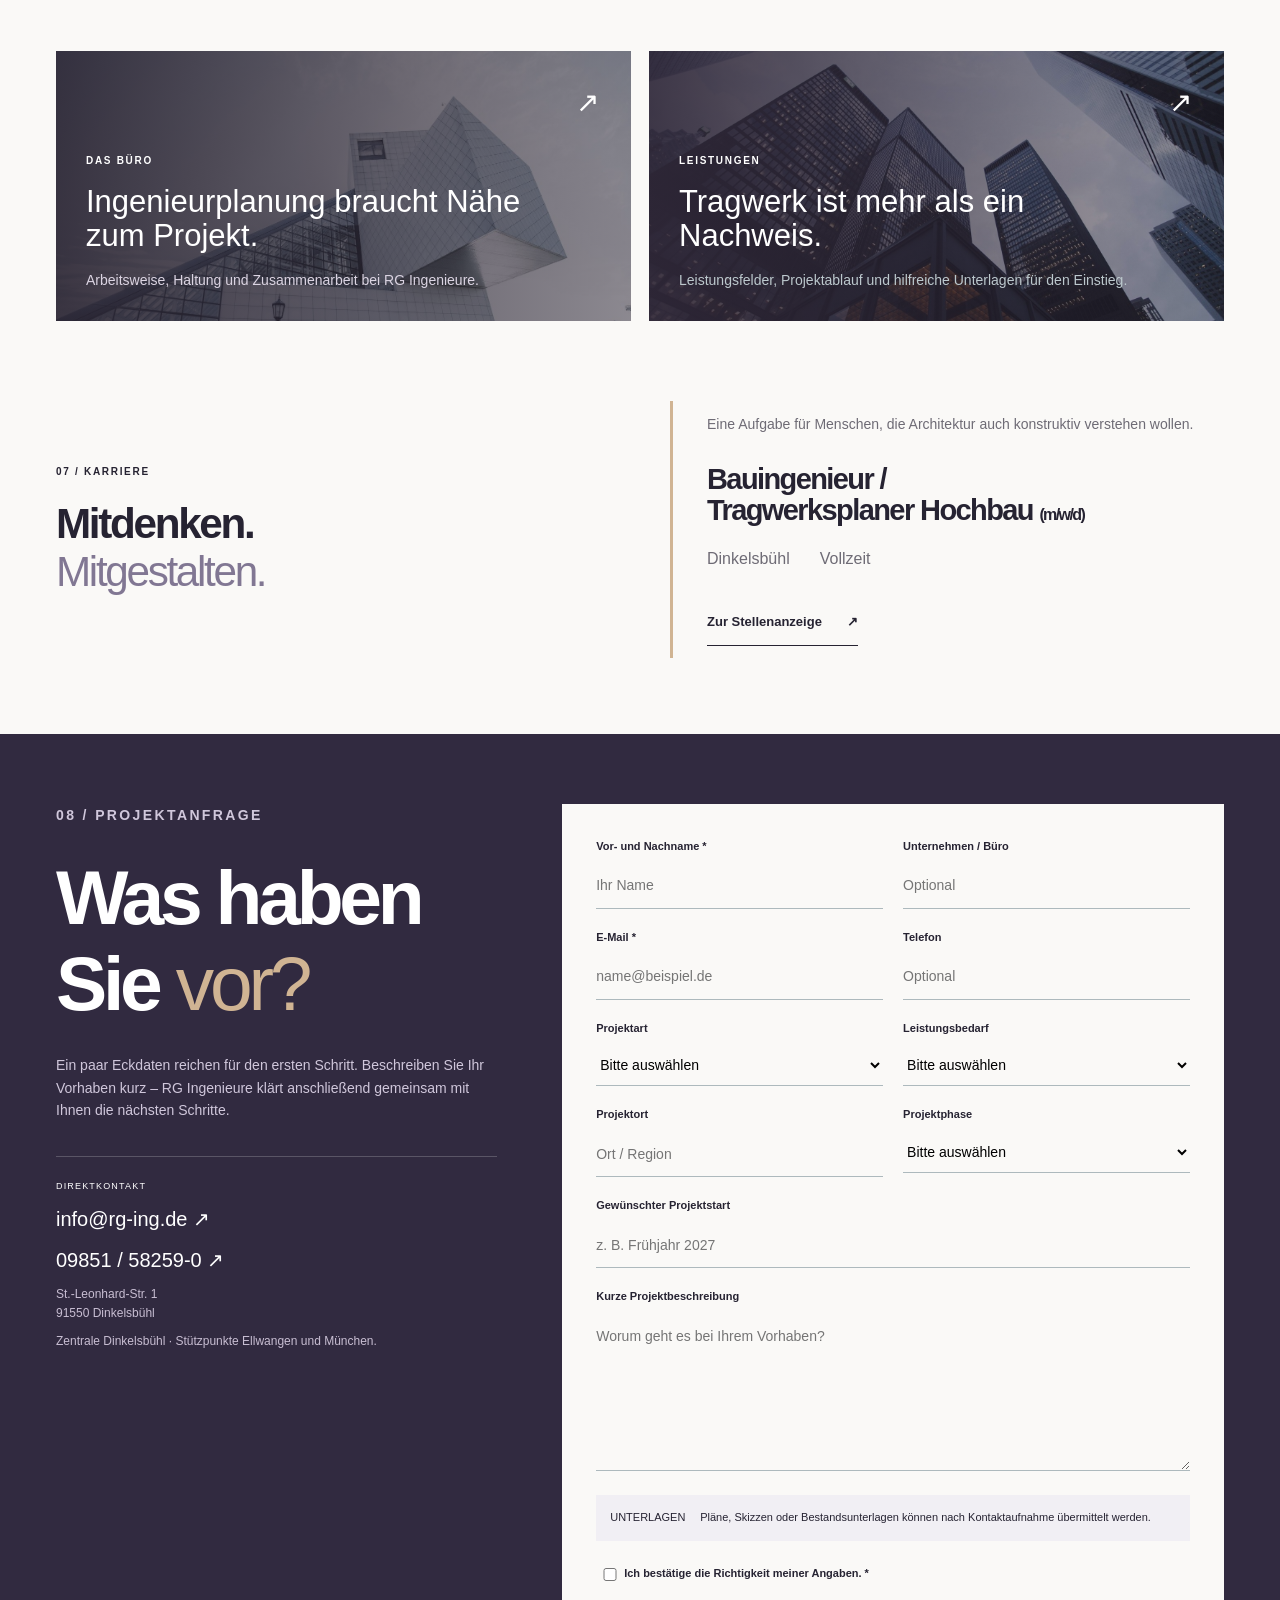
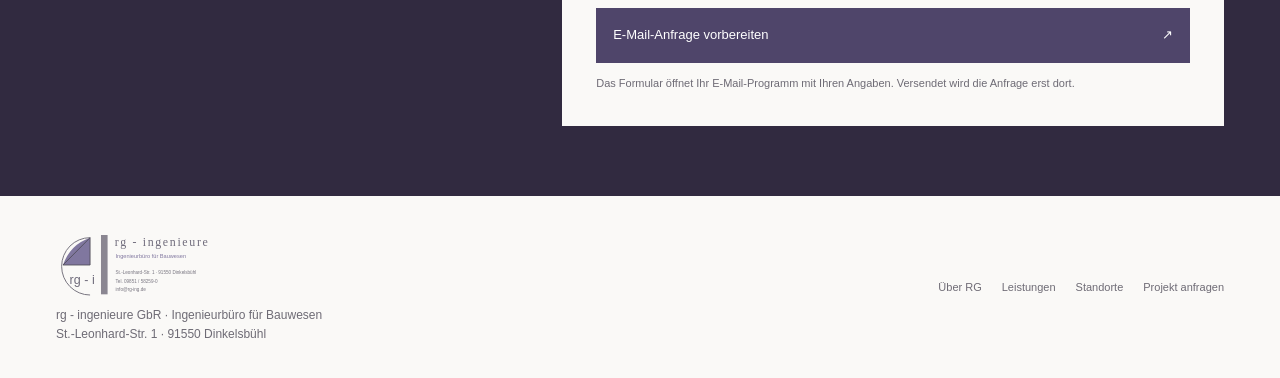
==== commit 1008b1fa: "Redesign RG Ingenieure with architectural photos and Brandschutzkonzepte" ====
--- a/index.html
+++ b/index.html
@@ -1,42 +1,540 @@
-<!doctype html><html lang="de"><head>
-<meta charset="utf-8"><meta name="viewport" content="width=device-width,initial-scale=1">
-<title>RG Ingenieure · Tragwerksplanung & Ingenieurbau</title>
-<meta name="description" content="RG Ingenieure: Tragwerksplanung, Statik und konstruktiver Ingenieurbau in Dinkelsbühl, Ellwangen und München.">
-<meta name="robots" content="noindex,nofollow"><link rel="stylesheet" href="style.css"><script src="script.js" defer></script>
-</head><body><a class="skip" href="#inhalt">Zum Inhalt</a>
-<header class="header wrap"><a class="brand brand-logo-link" href="index.html" aria-label="RG Ingenieure Startseite"><img class="brand-logo" src="assets/rg-logo.svg" alt="rg - ingenieure"><span class="brand-subline">Ingenieurbüro für Bauwesen</span></a><button class="menu" aria-expanded="false" aria-controls="navigation">Menü <span>＋</span></button><nav id="navigation" aria-label="Hauptnavigation"><a class="active" href="index.html">Start</a><a href="ueber-rg.html">Über RG</a><a href="leistungen.html">Leistungen</a><a href="#karriere">Karriere</a><a class="nav-contact" href="#anfrage">Projekt anfragen <span>↗</span></a></nav></header>
-<main id="inhalt">
-<section class="hero wrap" aria-labelledby="hero-title"><div class="hero-text"><p class="eyebrow">RG INGENIEURE / DINKELSBÜHL · ELLWANGEN · MÜNCHEN</p><h1 id="hero-title">Raum für <br>Architektur.<br><em>Halt durch <br>Ingenieurkunst.</em></h1><p class="intro">Tragwerksplanung verbindet die Idee mit dem, was sie trägt. Für Neubauten und das Weiterbauen im Bestand.</p><div class="button-row"><a class="button" href="#anfrage">Projekt besprechen <span>↗</span></a><a class="button button-ghost" href="leistungen.html">Leistungen ansehen <span>→</span></a></div><div class="hero-foot"><span>STATIK. KONSTRUKTION. ZUSAMMENARBEIT.</span><span>01 — 07</span></div></div><figure class="hero-image"><img src="assets/hero.svg" alt="Symbolische Architekturstudie eines modernen Tragwerks" width="1500" height="1000" fetchpriority="high"><figcaption>ARCHITEKTURSTUDIE / TRAGWERK & MATERIAL</figcaption><div class="image-label" aria-hidden="true">Die Idee braucht<br>eine Struktur.</div></figure></section>
-<div class="material-strip wrap"><span>Das richtige Tragwerk.<br>Für jede Aufgabe.</span><div><span>Stahlbeton</span><span>Stahl</span><span>Holz</span></div><a href="#kompetenz" aria-label="Mehr zur Kompetenz">↓</a></div>
+<!doctype html>
+<html lang="de">
+  <head>
+    <meta charset="utf-8" />
+    <meta name="viewport" content="width=device-width,initial-scale=1" />
+    <title>RG Ingenieure · Tragwerksplanung, Statik & Brandschutz</title>
+    <meta
+      name="description"
+      content="RG Ingenieure: Tragwerksplanung, Statik, Brandschutzkonzepte und konstruktiver Ingenieurbau in Dinkelsbühl, Ellwangen und München."
+    />
+    <meta name="robots" content="noindex,nofollow" />
+    <link rel="stylesheet" href="style.css?v=20261009" />
+    <script src="script.js?v=20261009" defer></script>
+  </head>
+  <body>
+    <a class="skip" href="#inhalt">Zum Inhalt</a>
+    <header class="header wrap">
+      <a
+        class="brand brand-logo-link"
+        href="index.html"
+        aria-label="RG Ingenieure Startseite"
+        ><img
+          class="brand-logo"
+          src="assets/rg-logo.svg"
+          alt="rg - ingenieure"
+        /><span class="brand-subline">Ingenieurbüro für Bauwesen</span></a
+      ><button class="menu" aria-expanded="false" aria-controls="navigation">
+        Menü <span>＋</span>
+      </button>
+      <nav id="navigation" aria-label="Hauptnavigation">
+        <a class="active" href="index.html">Start</a
+        ><a href="ueber-rg.html">Über RG</a
+        ><a href="leistungen.html">Leistungen</a><a href="#karriere">Karriere</a
+        ><a class="nav-contact" href="#anfrage"
+          >Projekt anfragen <span>↗</span></a
+        >
+      </nav>
+    </header>
+    <main id="inhalt">
+      <section class="hero" aria-labelledby="hero-title">
+        <img
+          class="hero-background"
+          src="assets/architecture-hero.jpg"
+          alt="Blick entlang einer modernen Glasfassade mit klaren tragenden Strukturen"
+          width="2000"
+          height="1333"
+          fetchpriority="high"
+        />
+        <div class="hero-overlay"></div>
+        <div class="wrap hero-content">
+          <p class="eyebrow">
+            <span class="status-dot"></span> RG INGENIEURE · INGENIEURBÜRO FÜR
+            BAUWESEN
+          </p>
+          <h1 id="hero-title">
+            Gute Architektur.<br />Starke Strukturen.<br /><em
+              >Sicher geplant.</em
+            >
+          </h1>
+          <p class="intro">
+            Wir verbinden architektonische Ideen mit konstruktiven Lösungen.
+            Tragwerksplanung, Statik und Brandschutzkonzepte – für das, was Sie
+            vorhaben.
+          </p>
+          <div class="button-row">
+            <a class="button" href="#anfrage"
+              >Ihr Projekt mit uns <span>↗</span></a
+            ><a class="button button-ghost" href="leistungen.html"
+              >Unsere Leistungen <span>→</span></a
+            >
+          </div>
+          <div class="hero-bottom">
+            <span>DINKELSBÜHL<br />ELLWANGEN · MÜNCHEN</span
+            ><a href="#kompetenz" class="hero-scroll"
+              >WEITER ENTDECKEN <span>↓</span></a
+            ><span class="hero-note"
+              >Von der ersten Idee<br />bis zum konstruktiven Detail.</span
+            >
+          </div>
+        </div>
+        <div class="hero-index" aria-hidden="true">RG / 01</div>
+      </section>
+      <div class="material-strip wrap">
+        <span>Ideen tragen.<br /><strong>Sicherheit mitdenken.</strong></span>
+        <div>
+          <span>Tragwerk</span><span>Statik</span><span>Brandschutz</span>
+        </div>
+        <a href="leistungen.html" aria-label="Alle Leistungen ansehen">↗</a>
+      </div>
+      <section class="competence wrap section" id="kompetenz">
+        <div class="section-heading">
+          <p class="eyebrow">01 / UNSERE LEISTUNGEN</p>
+          <div>
+            <h2>
+              Durchdacht im Entwurf.<br /><em>Stark in der Umsetzung.</em>
+            </h2>
+            <p class="heading-copy">
+              Jedes Bauvorhaben ist anders. Wir denken Konstruktion, Material
+              und Sicherheit von Anfang an zusammen.
+            </p>
+          </div>
+        </div>
+        <div class="visual-services">
+          <a
+            class="visual-service service-large"
+            href="leistungen.html#tragwerksplanung"
+            ><img
+              src="assets/building.jpg"
+              alt="Zeitgenössische Architektur mit markanter Gebäudestruktur"
+              width="1400"
+              height="933"
+              loading="lazy"
+            />
+            <div class="service-shade"></div>
+            <span class="card-number">01 / KONSTRUKTION</span>
+            <div class="card-copy">
+              <h3>Tragwerksplanung<br />& Statik</h3>
+              <p>Die richtige Struktur für Ihre architektonische Idee.</p>
+            </div>
+            <span class="card-arrow">↗</span></a
+          ><a class="visual-service" href="leistungen.html#konstruktive-planung"
+            ><img
+              src="assets/planning.jpg"
+              alt="Planung an einer technischen Zeichnung"
+              width="1400"
+              height="933"
+              loading="lazy"
+            />
+            <div class="service-shade"></div>
+            <span class="card-number">02 / DETAIL</span>
+            <div class="card-copy">
+              <h3>Konstruktive<br />Planung</h3>
+              <p>Vom Konzept zum baubaren Detail.</p>
+            </div>
+            <span class="card-arrow">↗</span></a
+          ><a class="visual-service" href="leistungen.html#bestand"
+            ><img
+              src="assets/interior.jpg"
+              alt="Heller Innenraum mit sichtbaren Baustrukturen"
+              width="1600"
+              height="1067"
+              loading="lazy"
+            />
+            <div class="service-shade"></div>
+            <span class="card-number">03 / WEITERBAUEN</span>
+            <div class="card-copy">
+              <h3>Bauen<br />im Bestand</h3>
+              <p>Vorhandenes verstehen. Neues ermöglichen.</p>
+            </div>
+            <span class="card-arrow">↗</span></a
+          >
+        </div>
+        <div class="service-caption">
+          <span>NEUBAU · UMBAU · ERWEITERUNG</span
+          ><a class="text-link" href="leistungen.html"
+            >Alle Leistungen entdecken <span>↗</span></a
+          >
+        </div>
+      </section>
+      <section class="fire-section" id="brandschutz">
+        <div class="fire-photo">
+          <img
+            src="assets/interior.jpg"
+            alt="Offene Innenarchitektur als Themenbild für die Brandschutzplanung"
+            width="1600"
+            height="1067"
+            loading="lazy"
+          /><span class="photo-caption">SICHERHEIT IST TEIL DER PLANUNG.</span>
+        </div>
+        <div class="fire-copy">
+          <p class="eyebrow">02 / BRANDSCHUTZKONZEPT</p>
+          <div class="fire-symbol" aria-hidden="true">◎</div>
+          <h2>
+            Raum für Ideen.<br /><em>Ein Konzept<br />für Sicherheit.</em>
+          </h2>
+          <p>
+            Brandschutz gehört von Anfang an zum Bauvorhaben. Wir entwickeln
+            Brandschutzkonzepte, die Nutzung, Gebäude und Planung gemeinsam
+            betrachten – für Neubauten und Veränderungen im Bestand.
+          </p>
+          <div class="fire-points">
+            <span>01 <strong>Gebäude & Nutzung</strong></span
+            ><span>02 <strong>Schutzmaßnahmen & Rettungswege</strong></span
+            ><span>03 <strong>Abstimmung im Planungsprozess</strong></span>
+          </div>
+          <a class="text-link" href="leistungen.html#brandschutz"
+            >Mehr zum Brandschutzkonzept <span>↗</span></a
+          >
+        </div>
+      </section>
+      <section class="process-section">
+        <div class="wrap section">
+          <div class="section-heading">
+            <p class="eyebrow">03 / PROJEKTABLAUF</p>
+            <h2>Von der Idee bis zur<br /><em>prüffähigen Statik.</em></h2>
+          </div>
+          <div class="process-grid">
+            <article>
+              <span>01</span>
+              <h3>Anfrage & Grundlagen</h3>
+              <p>
+                Projektziel, Bauort, vorhandene Pläne und Rahmenbedingungen
+                werden gemeinsam eingeordnet.
+              </p>
+            </article>
+            <article>
+              <span>02</span>
+              <h3>Tragwerkskonzept</h3>
+              <p>
+                Aus Entwurf und Nutzung entsteht eine konstruktive Idee, die
+                Architektur und Machbarkeit verbindet.
+              </p>
+            </article>
+            <article>
+              <span>03</span>
+              <h3>Berechnung & Abstimmung</h3>
+              <p>
+                Nachweise, Dimensionierung und Schnittstellen werden mit den
+                Projektbeteiligten abgestimmt.
+              </p>
+            </article>
+            <article>
+              <span>04</span>
+              <h3>Ausarbeitung & Begleitung</h3>
+              <p>
+                Die Ergebnisse werden nachvollziehbar dokumentiert und für die
+                nächsten Planungsschritte aufbereitet.
+              </p>
+            </article>
+          </div>
+          <a class="text-link" href="leistungen.html#ablauf"
+            >Projektablauf ansehen <span>↗</span></a
+          >
+        </div>
+      </section>
 
-<section class="competence wrap section" id="kompetenz"><div class="section-heading"><p class="eyebrow">01 / KOMPETENZ</p><h2>Was ein Gebäude trägt,<br><em>beginnt mit Verständnis.</em></h2></div><div class="competence-grid"><p class="section-lead">Vom Wohnhaus bis zum öffentlichen Bauwerk: Jede Aufgabe stellt eigene Anforderungen an Material, Konstruktion und Zusammenarbeit.</p><div class="service-list">
-<details open><summary><span class="number">01</span><span>Tragwerksplanung</span><span class="plus">＋</span></summary><div class="detail"><p>Ein schlüssiges Tragwerk beginnt mit dem Entwurf. Konstruktion und Architektur werden zusammen gedacht – im Austausch mit allen Beteiligten.</p><span>WOHNUNGSBAU · INDUSTRIEBAU · ÖFFENTLICHE BAUTEN</span></div></details>
-<details><summary><span class="number">02</span><span>Statische Berechnungen</span><span class="plus">＋</span></summary><div class="detail"><p>Die rechnerische Grundlage für das Bauvorhaben: prüffähige statische Nachweise für Konstruktionen aus Stahlbeton, Stahl und Holz.</p><span>STAHLBETON · STAHL · HOLZ</span></div></details>
-<details><summary><span class="number">03</span><span>Konstruktive Planung</span><span class="plus">＋</span></summary><div class="detail"><p>Vom Nachweis zum Detail: Mitwirkung an der Ausführungsplanung und Abstimmung mit Architektur, Bauherrschaft und Prüfingenieuren.</p><span>NEUBAU · BESTAND · AUSFÜHRUNGSPLANUNG</span></div></details>
-<details><summary><span class="number">04</span><span>Bauen im Bestand</span><span class="plus">＋</span></summary><div class="detail"><p>Bestehende Tragstrukturen verstehen, Veränderungen konstruktiv einordnen und Eingriffe so planen, dass Alt und Neu sinnvoll zusammenspielen.</p><span>UMBAU · ERWEITERUNG · BESTANDSAUFNAHME</span></div></details></div></div><div class="section-link-row"><a class="text-link" href="leistungen.html">Leistungen im Detail <span>↗</span></a></div></section>
+      <section class="audience wrap section">
+        <div class="section-heading">
+          <p class="eyebrow">04 / ZUSAMMENARBEIT</p>
+          <h2>Planung für Menschen,<br /><em>die etwas bauen wollen.</em></h2>
+        </div>
+        <div class="audience-grid">
+          <article>
+            <span>01</span>
+            <h3>Bauherrschaften</h3>
+            <p>
+              Für private oder gewerbliche Bauvorhaben, bei denen Konstruktion
+              früh verlässlich geklärt werden soll.
+            </p>
+          </article>
+          <article>
+            <span>02</span>
+            <h3>Architekturbüros</h3>
+            <p>
+              Als konstruktiver Planungspartner im Dialog zwischen Entwurf,
+              Material und technischer Umsetzbarkeit.
+            </p>
+          </article>
+          <article>
+            <span>03</span>
+            <h3>Unternehmen & Projektentwickler</h3>
+            <p>
+              Für Neubau, Erweiterung oder Umbau mit klaren Anforderungen an
+              Planung und Koordination.
+            </p>
+          </article>
+          <article>
+            <span>04</span>
+            <h3>Öffentliche Auftraggeber</h3>
+            <p>
+              Für planungsintensive Bauaufgaben mit nachvollziehbaren Nachweisen
+              und strukturierten Abstimmungen.
+            </p>
+          </article>
+        </div>
+      </section>
 
-<section class="process-section"><div class="wrap section"><div class="section-heading"><p class="eyebrow">02 / PROJEKTABLAUF</p><h2>Von der Idee bis zur<br><em>prüffähigen Statik.</em></h2></div><div class="process-grid">
-<article><span>01</span><h3>Anfrage & Grundlagen</h3><p>Projektziel, Bauort, vorhandene Pläne und Rahmenbedingungen werden gemeinsam eingeordnet.</p></article><article><span>02</span><h3>Tragwerkskonzept</h3><p>Aus Entwurf und Nutzung entsteht eine konstruktive Idee, die Architektur und Machbarkeit verbindet.</p></article><article><span>03</span><h3>Berechnung & Abstimmung</h3><p>Nachweise, Dimensionierung und Schnittstellen werden mit den Projektbeteiligten abgestimmt.</p></article><article><span>04</span><h3>Ausarbeitung & Begleitung</h3><p>Die Ergebnisse werden nachvollziehbar dokumentiert und für die nächsten Planungsschritte aufbereitet.</p></article></div><a class="text-link" href="leistungen.html#ablauf">Projektablauf ansehen <span>↗</span></a></div></section>
+      <section class="office" id="buero">
+        <div class="wrap office-grid">
+          <div class="office-title">
+            <p class="eyebrow">05 / DAS BÜRO</p>
+            <h2>Persönlicher Austausch.<br /><em>Klare Strukturen.</em></h2>
+            <p>
+              Zentrale in Dinkelsbühl.<br />Stützpunkte in Ellwangen und
+              München.
+            </p>
+          </div>
+          <div class="office-copy">
+            <img
+              class="office-photo"
+              src="assets/planning.jpg"
+              alt="Bearbeitung von Bauplänen am Zeichentisch"
+              width="1400"
+              height="933"
+              loading="lazy"
+            />
+            <p class="large-copy">Gute Planung entsteht<br />im Gespräch.</p>
+            <p>
+              RG Ingenieure ist ein Ingenieurbüro für Bauwesen mit Zentrale in
+              Dinkelsbühl und Stützpunkten in Ellwangen und München. Im
+              Mittelpunkt stehen die Konstruktion und die Zusammenarbeit mit den
+              Menschen hinter dem Bauvorhaben.
+            </p>
+            <a class="text-link" href="ueber-rg.html"
+              >Mehr über RG Ingenieure <span>↗</span></a
+            >
+          </div>
+        </div>
+      </section>
 
-<section class="audience wrap section"><div class="section-heading"><p class="eyebrow">03 / ZUSAMMENARBEIT</p><h2>Planung für Menschen,<br><em>die etwas bauen wollen.</em></h2></div><div class="audience-grid">
-<article><span>01</span><h3>Bauherrschaften</h3><p>Für private oder gewerbliche Bauvorhaben, bei denen Konstruktion früh verlässlich geklärt werden soll.</p></article><article><span>02</span><h3>Architekturbüros</h3><p>Als konstruktiver Planungspartner im Dialog zwischen Entwurf, Material und technischer Umsetzbarkeit.</p></article><article><span>03</span><h3>Unternehmen & Projektentwickler</h3><p>Für Neubau, Erweiterung oder Umbau mit klaren Anforderungen an Planung und Koordination.</p></article><article><span>04</span><h3>Öffentliche Auftraggeber</h3><p>Für planungsintensive Bauaufgaben mit nachvollziehbaren Nachweisen und strukturierten Abstimmungen.</p></article></div></section>
+      <section class="locations-section wrap section" id="standorte">
+        <div class="section-heading">
+          <p class="eyebrow">06 / STANDORTE</p>
+          <h2>Drei Anlaufstellen.<br /><em>Ein gemeinsamer Anspruch.</em></h2>
+        </div>
+        <div class="location-grid">
+          <article class="location-card location-card-main">
+            <div class="location-kicker">ZENTRALE</div>
+            <h3>Dinkelsbühl</h3>
+            <p class="location-person">Dipl.-Ing. Univ. H. Ruck</p>
+            <p>St.-Leonhard-Str. 1<br />91550 Dinkelsbühl</p>
+            <div class="location-links">
+              <a href="tel:+499851582590">09851 / 58259-0 ↗</a
+              ><span class="location-fax">Fax 09851 / 5825929</span
+              ><a href="mailto:info@rg-ing.de">info@rg-ing.de ↗</a>
+            </div>
+          </article>
+          <article class="location-card">
+            <div class="location-kicker">STÜTZPUNKT</div>
+            <h3>Ellwangen</h3>
+            <p class="location-person">Dipl.-Ing. Andreas Hutter</p>
+            <p>Priestergasse 17<br />73479 Ellwangen</p>
+            <div class="location-links">
+              <a href="tel:+49796191120">07961 / 9112-0 ↗</a
+              ><a href="mailto:hutter@rg-ing.de">hutter@rg-ing.de ↗</a>
+            </div>
+          </article>
+          <article class="location-card">
+            <div class="location-kicker">STÜTZPUNKT</div>
+            <h3>München</h3>
+            <p class="location-person">Dr.-Ing. Veronika Hofmann</p>
+            <p>Arthur Honegger Weg 8<br />80939 München</p>
+            <div class="location-links">
+              <a href="tel:+491752616664">0175 / 2616664 ↗</a
+              ><a href="mailto:hofmann@rg-ing.de">hofmann@rg-ing.de ↗</a>
+            </div>
+          </article>
+        </div>
+      </section>
 
-<section class="office" id="buero"><div class="wrap office-grid"><div class="office-title"><p class="eyebrow">04 / DAS BÜRO</p><h2>Persönlicher Austausch.<br><em>Klare Strukturen.</em></h2><p>Zentrale in Dinkelsbühl.<br>Stützpunkte in Ellwangen und München.</p></div><div class="office-copy"><span class="large-rg" aria-hidden="true">rg.</span><p class="large-copy">Gute Planung entsteht<br>im Gespräch.</p><p>RG Ingenieure ist ein Ingenieurbüro für Bauwesen mit Zentrale in Dinkelsbühl und Stützpunkten in Ellwangen und München. Im Mittelpunkt stehen die Konstruktion und die Zusammenarbeit mit den Menschen hinter dem Bauvorhaben.</p><a class="text-link" href="ueber-rg.html">Mehr über RG Ingenieure <span>↗</span></a></div></div></section>
+      <section class="feature-teasers wrap section">
+        <a class="feature-card" href="ueber-rg.html"
+          ><span class="eyebrow">DAS BÜRO</span
+          ><strong>Ingenieurplanung braucht Nähe zum Projekt.</strong>
+          <p>Arbeitsweise, Haltung und Zusammenarbeit bei RG Ingenieure.</p>
+          <span class="feature-arrow">↗</span></a
+        ><a class="feature-card dark" href="leistungen.html"
+          ><span class="eyebrow">LEISTUNGEN</span
+          ><strong>Tragwerk ist mehr als ein Nachweis.</strong>
+          <p>
+            Leistungsfelder, Projektablauf und hilfreiche Unterlagen für den
+            Einstieg.
+          </p>
+          <span class="feature-arrow">↗</span></a
+        >
+      </section>
 
-<section class="locations-section wrap section" id="standorte"><div class="section-heading"><p class="eyebrow">05 / STANDORTE</p><h2>Drei Anlaufstellen.<br><em>Ein gemeinsamer Anspruch.</em></h2></div><div class="location-grid">
-<article class="location-card location-card-main"><div class="location-kicker">ZENTRALE</div><h3>Dinkelsbühl</h3><p class="location-person">Dipl.-Ing. Univ. H. Ruck</p><p>St.-Leonhard-Str. 1<br>91550 Dinkelsbühl</p><div class="location-links"><a href="tel:+499851582590">09851 / 58259-0 ↗</a><span class="location-fax">Fax 09851 / 5825929</span><a href="mailto:info@rg-ing.de">info@rg-ing.de ↗</a></div></article>
-<article class="location-card"><div class="location-kicker">STÜTZPUNKT</div><h3>Ellwangen</h3><p class="location-person">Dipl.-Ing. Andreas Hutter</p><p>Priestergasse 17<br>73479 Ellwangen</p><div class="location-links"><a href="tel:+49796191120">07961 / 9112-0 ↗</a><a href="mailto:hutter@rg-ing.de">hutter@rg-ing.de ↗</a></div></article>
-<article class="location-card"><div class="location-kicker">STÜTZPUNKT</div><h3>München</h3><p class="location-person">Dr.-Ing. Veronika Hofmann</p><p>Arthur Honegger Weg 8<br>80939 München</p><div class="location-links"><a href="tel:+491752616664">0175 / 2616664 ↗</a><a href="mailto:hofmann@rg-ing.de">hofmann@rg-ing.de ↗</a></div></article></div></section>
+      <section class="career wrap section compact-career" id="karriere">
+        <div>
+          <p class="eyebrow">07 / KARRIERE</p>
+          <h2>Mitdenken.<br /><em>Mitgestalten.</em></h2>
+        </div>
+        <div class="career-detail">
+          <p>
+            Eine Aufgabe für Menschen, die Architektur auch konstruktiv
+            verstehen wollen.
+          </p>
+          <h3>
+            Bauingenieur /<br />Tragwerksplaner Hochbau <span>(m/w/d)</span>
+          </h3>
+          <div class="job-meta">
+            <span>Dinkelsbühl</span><span>Vollzeit</span>
+          </div>
+          <a
+            class="text-link"
+            href="https://www.make-it-in-germany.com/de/arbeiten-in-deutschland/jobboerse/job/job-10000-1206233812-S"
+            target="_blank"
+            rel="noopener noreferrer"
+            >Zur Stellenanzeige <span>↗</span></a
+          >
+        </div>
+      </section>
 
-<section class="feature-teasers wrap section"><a class="feature-card" href="ueber-rg.html"><span class="eyebrow">DAS BÜRO</span><strong>Ingenieurplanung braucht Nähe zum Projekt.</strong><p>Arbeitsweise, Haltung und Zusammenarbeit bei RG Ingenieure.</p><span class="feature-arrow">↗</span></a><a class="feature-card dark" href="leistungen.html"><span class="eyebrow">LEISTUNGEN</span><strong>Tragwerk ist mehr als ein Nachweis.</strong><p>Leistungsfelder, Projektablauf und hilfreiche Unterlagen für den Einstieg.</p><span class="feature-arrow">↗</span></a></section>
-
-<section class="career wrap section compact-career" id="karriere"><div><p class="eyebrow">06 / KARRIERE</p><h2>Mitdenken.<br><em>Mitgestalten.</em></h2></div><div class="career-detail"><p>Eine Aufgabe für Menschen, die Architektur auch konstruktiv verstehen wollen.</p><h3>Bauingenieur /<br>Tragwerksplaner Hochbau <span>(m/w/d)</span></h3><div class="job-meta"><span>Dinkelsbühl</span><span>Vollzeit</span></div><a class="text-link" href="https://www.make-it-in-germany.com/de/arbeiten-in-deutschland/jobboerse/job/job-10000-1206233812-S" target="_blank" rel="noopener noreferrer">Zur Stellenanzeige <span>↗</span></a></div></section>
-
-<section class="request-section" id="anfrage"><div class="wrap request-grid"><div class="request-intro"><p class="eyebrow">07 / PROJEKTANFRAGE</p><h2>Was haben<br>Sie <em>vor?</em></h2><p>Ein paar Eckdaten reichen für den ersten Schritt. Beschreiben Sie Ihr Vorhaben kurz – RG Ingenieure klärt anschließend gemeinsam mit Ihnen die nächsten Schritte.</p><div class="direct-contact"><span>DIREKTKONTAKT</span><a href="mailto:info@rg-ing.de">info@rg-ing.de ↗</a><a href="tel:+499851582590">09851 / 58259-0 ↗</a><p>St.-Leonhard-Str. 1<br>91550 Dinkelsbühl</p><small>Zentrale Dinkelsbühl · Stützpunkte Ellwangen und München.</small></div></div>
-<form class="project-form" id="project-form" novalidate><div class="form-grid">
-<label><span>Vor- und Nachname *</span><input type="text" name="name" required placeholder="Ihr Name"></label><label><span>Unternehmen / Büro</span><input type="text" name="company" placeholder="Optional"></label><label><span>E-Mail *</span><input type="email" name="email" required placeholder="name@beispiel.de"></label><label><span>Telefon</span><input type="tel" name="phone" placeholder="Optional"></label>
-<label><span>Projektart</span><select name="type"><option value="">Bitte auswählen</option><option>Wohnbau</option><option>Gewerbe- oder Industriebau</option><option>Öffentlicher Bau</option><option>Umbau & Bestand</option><option>Sonstiges</option></select></label><label><span>Leistungsbedarf</span><select name="service"><option value="">Bitte auswählen</option><option>Tragwerksplanung</option><option>Statische Berechnung</option><option>Konstruktive Planung</option><option>Beratung</option><option>Noch offen</option></select></label>
-<label><span>Projektort</span><input type="text" name="location" placeholder="Ort / Region"></label><label><span>Projektphase</span><select name="phase"><option value="">Bitte auswählen</option><option>Erste Idee</option><option>Entwurf</option><option>Genehmigungsplanung</option><option>Ausführung</option><option>Bestand / Schaden</option></select></label><label class="wide"><span>Gewünschter Projektstart</span><input type="text" name="start" placeholder="z. B. Frühjahr 2027"></label><label class="wide"><span>Kurze Projektbeschreibung</span><textarea name="message" rows="6" placeholder="Worum geht es bei Ihrem Vorhaben?"></textarea></label></div>
-<div class="documents-note"><span>UNTERLAGEN</span><p>Pläne, Skizzen oder Bestandsunterlagen können nach Kontaktaufnahme übermittelt werden.</p></div><label class="check"><input type="checkbox" required><span>Ich bestätige die Richtigkeit meiner Angaben. *</span></label><button class="submit-button" type="submit">Projekt unverbindlich anfragen <span>↗</span></button><div class="form-success" role="status" aria-live="polite" hidden><strong>Vielen Dank.</strong><p>Ihre Angaben wurden erfasst.</p></div></form></div></section>
-</main>
-<footer class="wrap"><div class="footer-brand"><img src="assets/rg-logo.svg" alt="rg - ingenieure"><p>rg - ingenieure GbR · Ingenieurbüro für Bauwesen<br>St.-Leonhard-Str. 1 · 91550 Dinkelsbühl</p></div><div class="footer-links"><a href="ueber-rg.html">Über RG</a><a href="leistungen.html">Leistungen</a><a href="#standorte">Standorte</a><a href="#anfrage">Projekt anfragen</a></div></footer></body></html>+      <section class="request-section" id="anfrage">
+        <div class="wrap request-grid">
+          <div class="request-intro">
+            <p class="eyebrow">08 / PROJEKTANFRAGE</p>
+            <h2>Was haben<br />Sie <em>vor?</em></h2>
+            <p>
+              Ein paar Eckdaten reichen für den ersten Schritt. Beschreiben Sie
+              Ihr Vorhaben kurz – RG Ingenieure klärt anschließend gemeinsam mit
+              Ihnen die nächsten Schritte.
+            </p>
+            <div class="direct-contact">
+              <span>DIREKTKONTAKT</span
+              ><a href="mailto:info@rg-ing.de">info@rg-ing.de ↗</a
+              ><a href="tel:+499851582590">09851 / 58259-0 ↗</a>
+              <p>St.-Leonhard-Str. 1<br />91550 Dinkelsbühl</p>
+              <small
+                >Zentrale Dinkelsbühl · Stützpunkte Ellwangen und
+                München.</small
+              >
+            </div>
+          </div>
+          <form class="project-form" id="project-form" novalidate>
+            <div class="form-grid">
+              <label
+                ><span>Vor- und Nachname *</span
+                ><input
+                  type="text"
+                  name="name"
+                  required
+                  placeholder="Ihr Name" /></label
+              ><label
+                ><span>Unternehmen / Büro</span
+                ><input
+                  type="text"
+                  name="company"
+                  placeholder="Optional" /></label
+              ><label
+                ><span>E-Mail *</span
+                ><input
+                  type="email"
+                  name="email"
+                  required
+                  placeholder="name@beispiel.de" /></label
+              ><label
+                ><span>Telefon</span
+                ><input type="tel" name="phone" placeholder="Optional"
+              /></label>
+              <label
+                ><span>Projektart</span
+                ><select name="type">
+                  <option value="">Bitte auswählen</option>
+                  <option>Wohnbau</option>
+                  <option>Gewerbe- oder Industriebau</option>
+                  <option>Öffentlicher Bau</option>
+                  <option>Umbau & Bestand</option>
+                  <option>Sonstiges</option>
+                </select></label
+              ><label
+                ><span>Leistungsbedarf</span
+                ><select name="service">
+                  <option value="">Bitte auswählen</option>
+                  <option>Tragwerksplanung</option>
+                  <option>Statische Berechnung</option>
+                  <option>Konstruktive Planung</option>
+                  <option>Brandschutzkonzept</option>
+                  <option>Beratung</option>
+                  <option>Noch offen</option>
+                </select></label
+              >
+              <label
+                ><span>Projektort</span
+                ><input
+                  type="text"
+                  name="location"
+                  placeholder="Ort / Region" /></label
+              ><label
+                ><span>Projektphase</span
+                ><select name="phase">
+                  <option value="">Bitte auswählen</option>
+                  <option>Erste Idee</option>
+                  <option>Entwurf</option>
+                  <option>Genehmigungsplanung</option>
+                  <option>Ausführung</option>
+                  <option>Bestand / Schaden</option>
+                </select></label
+              ><label class="wide"
+                ><span>Gewünschter Projektstart</span
+                ><input
+                  type="text"
+                  name="start"
+                  placeholder="z. B. Frühjahr 2027" /></label
+              ><label class="wide"
+                ><span>Kurze Projektbeschreibung</span
+                ><textarea
+                  name="message"
+                  rows="6"
+                  placeholder="Worum geht es bei Ihrem Vorhaben?"
+                ></textarea>
+              </label>
+            </div>
+            <div class="documents-note">
+              <span>UNTERLAGEN</span>
+              <p>
+                Pläne, Skizzen oder Bestandsunterlagen können nach
+                Kontaktaufnahme übermittelt werden.
+              </p>
+            </div>
+            <label class="check"
+              ><input type="checkbox" required /><span
+                >Ich bestätige die Richtigkeit meiner Angaben. *</span
+              ></label
+            ><button class="submit-button" type="submit">
+              E-Mail-Anfrage vorbereiten <span>↗</span>
+            </button>
+            <p class="form-hint">
+              Das Formular öffnet Ihr E-Mail-Programm mit Ihren Angaben.
+              Versendet wird die Anfrage erst dort.
+            </p>
+            <div class="form-success" role="status" aria-live="polite" hidden>
+              <strong>Vielen Dank.</strong>
+              <p>
+                Ihre E-Mail-Anfrage wurde vorbereitet. Bitte senden Sie sie in
+                Ihrem E-Mail-Programm ab. Alternativ erreichen Sie uns direkt
+                unter info@rg-ing.de.
+              </p>
+            </div>
+          </form>
+        </div>
+      </section>
+    </main>
+    <footer class="wrap">
+      <div class="footer-brand">
+        <img src="assets/rg-logo.svg" alt="rg - ingenieure" />
+        <p>
+          rg - ingenieure GbR · Ingenieurbüro für Bauwesen<br />St.-Leonhard-Str.
+          1 · 91550 Dinkelsbühl
+        </p>
+      </div>
+      <div class="footer-links">
+        <a href="ueber-rg.html">Über RG</a
+        ><a href="leistungen.html">Leistungen</a
+        ><a href="#standorte">Standorte</a
+        ><a href="#anfrage">Projekt anfragen</a>
+      </div>
+    </footer>
+  </body>
+</html>
--- a/style.css
+++ b/style.css
@@ -1,3 +1,2152 @@
-:root{--ink:#202d32;--blue:#1c3d50;--line:#ccd3d5;--muted:#59666a;--paper:#fff;--light:#f1f4f4}*{box-sizing:border-box}html{scroll-behavior:smooth}body{margin:0;color:var(--ink);font-family:Arial,Helvetica,sans-serif;line-height:1.6;background:#fff}a{color:inherit;text-decoration:none}button,input,select,textarea{font:inherit}h1,h2,h3,p,figure{margin:0}h1,h2,h3{font-weight:400;line-height:1.08;letter-spacing:-.045em}em{font-family:Georgia,'Times New Roman',serif;font-weight:400}.wrap{width:calc(100% - 112px);max-width:1504px;margin:auto}.skip{position:fixed;top:-100px;left:20px;background:#fff;padding:12px;z-index:99}.skip:focus{top:10px}.header{display:flex;justify-content:space-between;align-items:center;min-height:120px;gap:30px}.brand-logo-link{display:flex;flex-direction:column;align-items:flex-start;min-width:220px}.brand-logo{width:220px;height:74px;object-fit:contain;object-position:left center}.brand-subline{font-size:10px;letter-spacing:.12em;text-transform:uppercase;color:var(--muted)}nav{display:flex;gap:30px;align-items:center;font-size:14px}nav a{padding:9px 0}.nav-contact{margin-left:10px;border-bottom:1px solid}.menu{display:none;background:none;border:0}.eyebrow{font-size:12px;letter-spacing:.13em}.hero{display:grid;grid-template-columns:.95fr 1.05fr;gap:28px;min-height:640px}.hero-text{display:flex;flex-direction:column;align-items:flex-start;padding-top:35px}.hero h1{font-size:clamp(44px,4.3vw,72px);margin-top:27px}.hero h1 em,h2 em,.subhero h1 em{color:var(--blue)}.intro{max-width:380px;color:var(--muted);margin-top:25px}.button-row{display:flex;gap:10px;flex-wrap:wrap}.button{margin-top:27px;background:var(--blue);color:#fff;padding:14px 20px;min-width:210px;display:flex;justify-content:space-between;gap:25px}.button-ghost{background:transparent;color:var(--ink);border:1px solid var(--line)}.hero-foot{display:flex;justify-content:space-between;width:100%;font-size:12px;letter-spacing:.07em;margin-top:auto;padding-bottom:10px}.hero-image{position:relative;overflow:hidden;min-height:640px;background:#d2d7d6}.hero-image img{width:100%;height:100%;object-fit:cover;position:absolute;inset:0}.hero-image:after{content:'';position:absolute;inset:45% 0 0;background:linear-gradient(transparent,rgba(0,0,0,.52))}.hero-image figcaption,.image-label{position:absolute;z-index:2;color:white}.hero-image figcaption{left:24px;bottom:15px;font-size:12px}.image-label{left:32px;bottom:62px;font:italic clamp(30px,3vw,46px)/1.1 Georgia}.material-strip{padding:34px 0;display:flex;justify-content:space-between;align-items:center;border-bottom:1px solid var(--line)}.material-strip>div{display:flex;gap:64px;font-size:19px}.section{padding:100px 0}.section-heading{display:grid;grid-template-columns:1fr 2fr;gap:30px}h2{font-size:clamp(34px,3.5vw,53px)}.competence-grid{display:grid;grid-template-columns:1fr 2fr;gap:55px;margin-top:56px}.section-lead,.detail p,.office-copy>p,.audience-grid p,.location-card p,.service-body>p,.checklist-grid p,.dialogue-copy p{color:var(--muted)}.service-list details,.faq-list details{border-top:1px solid var(--line)}summary{list-style:none;display:grid;grid-template-columns:36px 1fr 26px;gap:15px;padding:23px 0;font-size:23px;cursor:pointer}summary::-webkit-details-marker{display:none}.detail{padding:0 42px 28px 51px}.number,.service-number{font-size:12px;color:var(--muted)}.text-link{border-bottom:1px solid;padding:12px 0;display:flex;gap:25px;width:max-content;margin-top:28px}.section-link-row{display:flex;justify-content:flex-end}.process-section{background:var(--blue);color:#fff}.process-section h2 em{color:#bfd2db}.process-grid,.audience-grid{display:grid;grid-template-columns:repeat(4,1fr);margin-top:55px;border-left:1px solid var(--line);border-top:1px solid var(--line)}.process-grid{border-color:#557281}.process-grid article,.audience-grid article{min-height:250px;padding:24px;border-right:1px solid var(--line);border-bottom:1px solid var(--line)}.process-grid article{border-color:#557281}.process-grid h3,.audience-grid h3,.values-grid h3{font-size:23px;margin:55px 0 18px}.process-grid p{color:#c8d6dc}.office{background:var(--light);padding:83px 0}.office-grid,.career{display:grid;grid-template-columns:1fr 1fr;gap:90px}.office-title h2{margin-top:45px}.large-rg{display:block;color:#bdcbd0;font-size:120px;font-weight:bold}.large-copy{font-size:30px;margin:25px 0}.location-grid{display:grid;grid-template-columns:repeat(3,1fr);margin-top:55px;border-left:1px solid var(--line);border-top:1px solid var(--line)}.location-card{min-height:360px;padding:28px;border-right:1px solid var(--line);border-bottom:1px solid var(--line);display:flex;flex-direction:column}.location-card-main{background:var(--light)}.location-card h3{font:400 38px Georgia;margin:60px 0 5px}.location-person{color:var(--blue)!important}.location-links{margin-top:auto}.location-links a,.location-fax{display:block;padding:10px 0;border-top:1px solid var(--line);font-size:13px}.feature-teasers{display:grid;grid-template-columns:1fr 1fr;gap:18px}.feature-card{min-height:340px;padding:36px;background:var(--light);display:flex;flex-direction:column;justify-content:flex-end;position:relative}.feature-card.dark{background:var(--ink);color:#fff}.feature-card strong{font:400 34px/1.1 Georgia;margin-top:16px}.feature-card p{color:var(--muted);margin-top:16px}.feature-card.dark p{color:#bcc8cd}.feature-arrow{position:absolute;right:32px;top:30px;font-size:28px}.career h2{margin-top:35px}.career h3{font-size:30px;margin-top:28px}.job-meta{display:flex;gap:30px;color:var(--muted);margin-top:20px}.request-section{background:var(--blue);color:#fff;padding:88px 0}.request-grid{display:grid;grid-template-columns:.8fr 1.2fr;gap:80px}.request-intro h2{font-size:clamp(60px,7vw,110px);margin:28px 0}.request-intro h2 em{color:#bfd2db}.request-intro>p{color:#c6d5dc}.direct-contact{border-top:1px solid #607b89;margin-top:60px;padding-top:22px;display:grid;gap:9px}.project-form{background:#fff;color:var(--ink);padding:34px}.form-grid{display:grid;grid-template-columns:1fr 1fr;gap:26px 22px}.project-form label{display:flex;flex-direction:column;gap:8px}.project-form input,.project-form select,.project-form textarea{border:0;border-bottom:1px solid #adb9bd;padding:11px 0;background:transparent}.wide{grid-column:1/-1}.documents-note{display:grid;grid-template-columns:110px 1fr;gap:20px;margin:32px 0;padding:20px;background:var(--light)}.check{display:grid!important;grid-template-columns:20px 1fr}.submit-button{width:100%;margin-top:24px;background:var(--ink);color:#fff;border:0;padding:17px}.form-success{margin-top:20px;background:var(--light);padding:18px}.footer-brand img{width:150px}.footer-links{display:flex;gap:20px}footer{padding:34px 0;display:flex;justify-content:space-between;gap:30px;font-size:12px;color:var(--muted)}.subhero{padding:72px 0 95px;border-bottom:1px solid var(--line);display:grid;grid-template-columns:1.25fr .75fr;gap:90px;align-items:end}.subhero h1{font-size:clamp(54px,6vw,94px);margin-top:30px}.subhero-copy p{font-size:19px;color:var(--muted)}.portrait-stage{display:grid;grid-template-columns:1fr 1fr;gap:70px;padding:100px 0}.identity-panel{min-height:580px;background:var(--light);border:1px solid var(--line);padding:45px;display:flex;flex-direction:column;gap:24px}.identity-panel img{width:100%;max-width:420px}.identity-panel>div{border-top:1px solid var(--line);padding-top:15px;display:grid;grid-template-columns:110px 1fr}.identity-panel strong{font:400 24px Georgia}.portrait-copy{align-self:center}.portrait-copy h2{margin:30px 0}.values-section,.faq-section{background:var(--light)}.values-grid{display:grid;grid-template-columns:1fr 1fr;margin-top:55px;border-left:1px solid var(--line);border-top:1px solid var(--line)}.values-grid article{padding:30px;min-height:260px;border-right:1px solid var(--line);border-bottom:1px solid var(--line)}.dialogue-grid{display:grid;grid-template-columns:1fr 1fr;gap:90px;margin-top:60px;align-items:center}.network{position:relative;min-height:500px;border:1px solid var(--line)}.network-center,.node{position:absolute;border-radius:50%;display:flex;align-items:center;justify-content:center;text-align:center}.network-center{width:116px;height:116px;background:var(--blue);color:#fff;left:50%;top:50%;transform:translate(-50%,-50%)}.node{width:96px;height:96px;border:1px solid var(--line);background:#fff}.n1{left:7%;top:12%}.n2{right:7%;top:12%}.n3{left:7%;bottom:12%}.n4{right:7%;bottom:12%}.quote-section{background:var(--blue);color:#fff;padding:110px 0}.quote-section blockquote{font-size:clamp(58px,8vw,126px);line-height:1;margin:35px 0}.sub-cta{background:var(--ink);color:#fff;padding:85px 0}.sub-cta h2{margin:25px 0}.light-button{background:#fff;color:var(--ink);width:max-content}.service-block{display:grid;grid-template-columns:80px .9fr 1.1fr;gap:45px;padding:62px 0;border-bottom:1px solid var(--line)}.service-body ul{list-style:none;padding:0;border-top:1px solid var(--line)}.service-body li{padding:12px 0;border-bottom:1px solid var(--line)}.process-grid.expanded{grid-template-columns:repeat(3,1fr)}.checklist-grid{display:grid;grid-template-columns:repeat(5,1fr);margin-top:55px;border-left:1px solid var(--line);border-top:1px solid var(--line)}.checklist-grid>div{padding:24px;min-height:200px;border-right:1px solid var(--line);border-bottom:1px solid var(--line)}.checklist-grid strong{display:block;font-size:21px;margin:55px 0 10px}.faq-list{max-width:980px;margin:55px 0 0 auto}.reveal{opacity:0;transform:translateY(18px);transition:.55s}.reveal.is-visible{opacity:1;transform:none}
-@media(max-width:1050px){.wrap{width:calc(100% - 64px)}nav{gap:18px}.process-grid,.audience-grid{grid-template-columns:1fr 1fr}.location-grid{grid-template-columns:1fr 1fr}.request-grid{gap:45px}}
-@media(max-width:760px){.wrap{width:calc(100% - 40px)}.header{min-height:94px;position:relative}.brand-logo-link{min-width:150px}.brand-logo{width:150px;height:60px}.menu{display:flex;gap:10px}.header nav{display:none;position:absolute;top:94px;left:-20px;right:-20px;z-index:20;background:#fff;padding:20px;flex-direction:column;align-items:stretch}.header nav.is-open{display:flex}.hero{display:flex;flex-direction:column}.hero h1{font-size:clamp(45px,10vw,68px)}.hero-image{min-height:460px}.material-strip>div{gap:12px;font-size:14px}.section{padding:64px 0}.section-heading,.competence-grid,.office-grid,.career,.request-grid,.subhero,.portrait-stage,.dialogue-grid{grid-template-columns:1fr}.process-grid,.audience-grid,.location-grid,.values-grid,.feature-teasers,.checklist-grid{grid-template-columns:1fr}.form-grid{grid-template-columns:1fr}.wide{grid-column:auto}.service-block{grid-template-columns:40px 1fr;gap:18px}.service-body{grid-column:2}.process-grid.expanded{grid-template-columns:1fr}.subhero{gap:35px}.subhero h1{font-size:50px}.network{min-height:430px}.project-form{padding:24px 20px}.request-intro h2{font-size:70px}footer{flex-direction:column}.footer-links{flex-wrap:wrap}}+:root {
+  --ink: #202d32;
+  --blue: #1c3d50;
+  --line: #ccd3d5;
+  --muted: #59666a;
+  --paper: #fff;
+  --light: #f1f4f4;
+}
+* {
+  box-sizing: border-box;
+}
+html {
+  scroll-behavior: smooth;
+}
+body {
+  margin: 0;
+  color: var(--ink);
+  font-family: Arial, Helvetica, sans-serif;
+  line-height: 1.6;
+  background: #fff;
+}
+a {
+  color: inherit;
+  text-decoration: none;
+}
+button,
+input,
+select,
+textarea {
+  font: inherit;
+}
+h1,
+h2,
+h3,
+p,
+figure {
+  margin: 0;
+}
+h1,
+h2,
+h3 {
+  font-weight: 400;
+  line-height: 1.08;
+  letter-spacing: -0.045em;
+}
+em {
+  font-family: Georgia, "Times New Roman", serif;
+  font-weight: 400;
+}
+.wrap {
+  width: calc(100% - 112px);
+  max-width: 1504px;
+  margin: auto;
+}
+.skip {
+  position: fixed;
+  top: -100px;
+  left: 20px;
+  background: #fff;
+  padding: 12px;
+  z-index: 99;
+}
+.skip:focus {
+  top: 10px;
+}
+.header {
+  display: flex;
+  justify-content: space-between;
+  align-items: center;
+  min-height: 120px;
+  gap: 30px;
+}
+.brand-logo-link {
+  display: flex;
+  flex-direction: column;
+  align-items: flex-start;
+  min-width: 220px;
+}
+.brand-logo {
+  width: 220px;
+  height: 74px;
+  object-fit: contain;
+  object-position: left center;
+}
+.brand-subline {
+  font-size: 10px;
+  letter-spacing: 0.12em;
+  text-transform: uppercase;
+  color: var(--muted);
+}
+nav {
+  display: flex;
+  gap: 30px;
+  align-items: center;
+  font-size: 14px;
+}
+nav a {
+  padding: 9px 0;
+}
+.nav-contact {
+  margin-left: 10px;
+  border-bottom: 1px solid;
+}
+.menu {
+  display: none;
+  background: none;
+  border: 0;
+}
+.eyebrow {
+  font-size: 12px;
+  letter-spacing: 0.13em;
+}
+.hero {
+  display: grid;
+  grid-template-columns: 0.95fr 1.05fr;
+  gap: 28px;
+  min-height: 640px;
+}
+.hero-text {
+  display: flex;
+  flex-direction: column;
+  align-items: flex-start;
+  padding-top: 35px;
+}
+.hero h1 {
+  font-size: clamp(44px, 4.3vw, 72px);
+  margin-top: 27px;
+}
+.hero h1 em,
+h2 em,
+.subhero h1 em {
+  color: var(--blue);
+}
+.intro {
+  max-width: 380px;
+  color: var(--muted);
+  margin-top: 25px;
+}
+.button-row {
+  display: flex;
+  gap: 10px;
+  flex-wrap: wrap;
+}
+.button {
+  margin-top: 27px;
+  background: var(--blue);
+  color: #fff;
+  padding: 14px 20px;
+  min-width: 210px;
+  display: flex;
+  justify-content: space-between;
+  gap: 25px;
+}
+.button-ghost {
+  background: transparent;
+  color: var(--ink);
+  border: 1px solid var(--line);
+}
+.hero-foot {
+  display: flex;
+  justify-content: space-between;
+  width: 100%;
+  font-size: 12px;
+  letter-spacing: 0.07em;
+  margin-top: auto;
+  padding-bottom: 10px;
+}
+.hero-image {
+  position: relative;
+  overflow: hidden;
+  min-height: 640px;
+  background: #d2d7d6;
+}
+.hero-image img {
+  width: 100%;
+  height: 100%;
+  object-fit: cover;
+  position: absolute;
+  inset: 0;
+}
+.hero-image:after {
+  content: "";
+  position: absolute;
+  inset: 45% 0 0;
+  background: linear-gradient(transparent, rgba(0, 0, 0, 0.52));
+}
+.hero-image figcaption,
+.image-label {
+  position: absolute;
+  z-index: 2;
+  color: white;
+}
+.hero-image figcaption {
+  left: 24px;
+  bottom: 15px;
+  font-size: 12px;
+}
+.image-label {
+  left: 32px;
+  bottom: 62px;
+  font: italic clamp(30px, 3vw, 46px)/1.1 Georgia;
+}
+.material-strip {
+  padding: 34px 0;
+  display: flex;
+  justify-content: space-between;
+  align-items: center;
+  border-bottom: 1px solid var(--line);
+}
+.material-strip > div {
+  display: flex;
+  gap: 64px;
+  font-size: 19px;
+}
+.section {
+  padding: 100px 0;
+}
+.section-heading {
+  display: grid;
+  grid-template-columns: 1fr 2fr;
+  gap: 30px;
+}
+h2 {
+  font-size: clamp(34px, 3.5vw, 53px);
+}
+.competence-grid {
+  display: grid;
+  grid-template-columns: 1fr 2fr;
+  gap: 55px;
+  margin-top: 56px;
+}
+.section-lead,
+.detail p,
+.office-copy > p,
+.audience-grid p,
+.location-card p,
+.service-body > p,
+.checklist-grid p,
+.dialogue-copy p {
+  color: var(--muted);
+}
+.service-list details,
+.faq-list details {
+  border-top: 1px solid var(--line);
+}
+summary {
+  list-style: none;
+  display: grid;
+  grid-template-columns: 36px 1fr 26px;
+  gap: 15px;
+  padding: 23px 0;
+  font-size: 23px;
+  cursor: pointer;
+}
+summary::-webkit-details-marker {
+  display: none;
+}
+.detail {
+  padding: 0 42px 28px 51px;
+}
+.number,
+.service-number {
+  font-size: 12px;
+  color: var(--muted);
+}
+.text-link {
+  border-bottom: 1px solid;
+  padding: 12px 0;
+  display: flex;
+  gap: 25px;
+  width: max-content;
+  margin-top: 28px;
+}
+.section-link-row {
+  display: flex;
+  justify-content: flex-end;
+}
+.process-section {
+  background: var(--blue);
+  color: #fff;
+}
+.process-section h2 em {
+  color: #bfd2db;
+}
+.process-grid,
+.audience-grid {
+  display: grid;
+  grid-template-columns: repeat(4, 1fr);
+  margin-top: 55px;
+  border-left: 1px solid var(--line);
+  border-top: 1px solid var(--line);
+}
+.process-grid {
+  border-color: #557281;
+}
+.process-grid article,
+.audience-grid article {
+  min-height: 250px;
+  padding: 24px;
+  border-right: 1px solid var(--line);
+  border-bottom: 1px solid var(--line);
+}
+.process-grid article {
+  border-color: #557281;
+}
+.process-grid h3,
+.audience-grid h3,
+.values-grid h3 {
+  font-size: 23px;
+  margin: 55px 0 18px;
+}
+.process-grid p {
+  color: #c8d6dc;
+}
+.office {
+  background: var(--light);
+  padding: 83px 0;
+}
+.office-grid,
+.career {
+  display: grid;
+  grid-template-columns: 1fr 1fr;
+  gap: 90px;
+}
+.office-title h2 {
+  margin-top: 45px;
+}
+.large-rg {
+  display: block;
+  color: #bdcbd0;
+  font-size: 120px;
+  font-weight: bold;
+}
+.large-copy {
+  font-size: 30px;
+  margin: 25px 0;
+}
+.location-grid {
+  display: grid;
+  grid-template-columns: repeat(3, 1fr);
+  margin-top: 55px;
+  border-left: 1px solid var(--line);
+  border-top: 1px solid var(--line);
+}
+.location-card {
+  min-height: 360px;
+  padding: 28px;
+  border-right: 1px solid var(--line);
+  border-bottom: 1px solid var(--line);
+  display: flex;
+  flex-direction: column;
+}
+.location-card-main {
+  background: var(--light);
+}
+.location-card h3 {
+  font: 400 38px Georgia;
+  margin: 60px 0 5px;
+}
+.location-person {
+  color: var(--blue) !important;
+}
+.location-links {
+  margin-top: auto;
+}
+.location-links a,
+.location-fax {
+  display: block;
+  padding: 10px 0;
+  border-top: 1px solid var(--line);
+  font-size: 13px;
+}
+.feature-teasers {
+  display: grid;
+  grid-template-columns: 1fr 1fr;
+  gap: 18px;
+}
+.feature-card {
+  min-height: 340px;
+  padding: 36px;
+  background: var(--light);
+  display: flex;
+  flex-direction: column;
+  justify-content: flex-end;
+  position: relative;
+}
+.feature-card.dark {
+  background: var(--ink);
+  color: #fff;
+}
+.feature-card strong {
+  font: 400 34px/1.1 Georgia;
+  margin-top: 16px;
+}
+.feature-card p {
+  color: var(--muted);
+  margin-top: 16px;
+}
+.feature-card.dark p {
+  color: #bcc8cd;
+}
+.feature-arrow {
+  position: absolute;
+  right: 32px;
+  top: 30px;
+  font-size: 28px;
+}
+.career h2 {
+  margin-top: 35px;
+}
+.career h3 {
+  font-size: 30px;
+  margin-top: 28px;
+}
+.job-meta {
+  display: flex;
+  gap: 30px;
+  color: var(--muted);
+  margin-top: 20px;
+}
+.request-section {
+  background: var(--blue);
+  color: #fff;
+  padding: 88px 0;
+}
+.request-grid {
+  display: grid;
+  grid-template-columns: 0.8fr 1.2fr;
+  gap: 80px;
+}
+.request-intro h2 {
+  font-size: clamp(60px, 7vw, 110px);
+  margin: 28px 0;
+}
+.request-intro h2 em {
+  color: #bfd2db;
+}
+.request-intro > p {
+  color: #c6d5dc;
+}
+.direct-contact {
+  border-top: 1px solid #607b89;
+  margin-top: 60px;
+  padding-top: 22px;
+  display: grid;
+  gap: 9px;
+}
+.project-form {
+  background: #fff;
+  color: var(--ink);
+  padding: 34px;
+}
+.form-grid {
+  display: grid;
+  grid-template-columns: 1fr 1fr;
+  gap: 26px 22px;
+}
+.project-form label {
+  display: flex;
+  flex-direction: column;
+  gap: 8px;
+}
+.project-form input,
+.project-form select,
+.project-form textarea {
+  border: 0;
+  border-bottom: 1px solid #adb9bd;
+  padding: 11px 0;
+  background: transparent;
+}
+.wide {
+  grid-column: 1/-1;
+}
+.documents-note {
+  display: grid;
+  grid-template-columns: 110px 1fr;
+  gap: 20px;
+  margin: 32px 0;
+  padding: 20px;
+  background: var(--light);
+}
+.check {
+  display: grid !important;
+  grid-template-columns: 20px 1fr;
+}
+.submit-button {
+  width: 100%;
+  margin-top: 24px;
+  background: var(--ink);
+  color: #fff;
+  border: 0;
+  padding: 17px;
+}
+.form-success {
+  margin-top: 20px;
+  background: var(--light);
+  padding: 18px;
+}
+.footer-brand img {
+  width: 150px;
+}
+.footer-links {
+  display: flex;
+  gap: 20px;
+}
+footer {
+  padding: 34px 0;
+  display: flex;
+  justify-content: space-between;
+  gap: 30px;
+  font-size: 12px;
+  color: var(--muted);
+}
+.subhero {
+  padding: 72px 0 95px;
+  border-bottom: 1px solid var(--line);
+  display: grid;
+  grid-template-columns: 1.25fr 0.75fr;
+  gap: 90px;
+  align-items: end;
+}
+.subhero h1 {
+  font-size: clamp(54px, 6vw, 94px);
+  margin-top: 30px;
+}
+.subhero-copy p {
+  font-size: 19px;
+  color: var(--muted);
+}
+.portrait-stage {
+  display: grid;
+  grid-template-columns: 1fr 1fr;
+  gap: 70px;
+  padding: 100px 0;
+}
+.identity-panel {
+  min-height: 580px;
+  background: var(--light);
+  border: 1px solid var(--line);
+  padding: 45px;
+  display: flex;
+  flex-direction: column;
+  gap: 24px;
+}
+.identity-panel img {
+  width: 100%;
+  max-width: 420px;
+}
+.identity-panel > div {
+  border-top: 1px solid var(--line);
+  padding-top: 15px;
+  display: grid;
+  grid-template-columns: 110px 1fr;
+}
+.identity-panel strong {
+  font: 400 24px Georgia;
+}
+.portrait-copy {
+  align-self: center;
+}
+.portrait-copy h2 {
+  margin: 30px 0;
+}
+.values-section,
+.faq-section {
+  background: var(--light);
+}
+.values-grid {
+  display: grid;
+  grid-template-columns: 1fr 1fr;
+  margin-top: 55px;
+  border-left: 1px solid var(--line);
+  border-top: 1px solid var(--line);
+}
+.values-grid article {
+  padding: 30px;
+  min-height: 260px;
+  border-right: 1px solid var(--line);
+  border-bottom: 1px solid var(--line);
+}
+.dialogue-grid {
+  display: grid;
+  grid-template-columns: 1fr 1fr;
+  gap: 90px;
+  margin-top: 60px;
+  align-items: center;
+}
+.network {
+  position: relative;
+  min-height: 500px;
+  border: 1px solid var(--line);
+}
+.network-center,
+.node {
+  position: absolute;
+  border-radius: 50%;
+  display: flex;
+  align-items: center;
+  justify-content: center;
+  text-align: center;
+}
+.network-center {
+  width: 116px;
+  height: 116px;
+  background: var(--blue);
+  color: #fff;
+  left: 50%;
+  top: 50%;
+  transform: translate(-50%, -50%);
+}
+.node {
+  width: 96px;
+  height: 96px;
+  border: 1px solid var(--line);
+  background: #fff;
+}
+.n1 {
+  left: 7%;
+  top: 12%;
+}
+.n2 {
+  right: 7%;
+  top: 12%;
+}
+.n3 {
+  left: 7%;
+  bottom: 12%;
+}
+.n4 {
+  right: 7%;
+  bottom: 12%;
+}
+.quote-section {
+  background: var(--blue);
+  color: #fff;
+  padding: 110px 0;
+}
+.quote-section blockquote {
+  font-size: clamp(58px, 8vw, 126px);
+  line-height: 1;
+  margin: 35px 0;
+}
+.sub-cta {
+  background: var(--ink);
+  color: #fff;
+  padding: 85px 0;
+}
+.sub-cta h2 {
+  margin: 25px 0;
+}
+.light-button {
+  background: #fff;
+  color: var(--ink);
+  width: max-content;
+}
+.service-block {
+  display: grid;
+  grid-template-columns: 80px 0.9fr 1.1fr;
+  gap: 45px;
+  padding: 62px 0;
+  border-bottom: 1px solid var(--line);
+}
+.service-body ul {
+  list-style: none;
+  padding: 0;
+  border-top: 1px solid var(--line);
+}
+.service-body li {
+  padding: 12px 0;
+  border-bottom: 1px solid var(--line);
+}
+.process-grid.expanded {
+  grid-template-columns: repeat(3, 1fr);
+}
+.checklist-grid {
+  display: grid;
+  grid-template-columns: repeat(5, 1fr);
+  margin-top: 55px;
+  border-left: 1px solid var(--line);
+  border-top: 1px solid var(--line);
+}
+.checklist-grid > div {
+  padding: 24px;
+  min-height: 200px;
+  border-right: 1px solid var(--line);
+  border-bottom: 1px solid var(--line);
+}
+.checklist-grid strong {
+  display: block;
+  font-size: 21px;
+  margin: 55px 0 10px;
+}
+.faq-list {
+  max-width: 980px;
+  margin: 55px 0 0 auto;
+}
+.faq-list summary {
+  grid-template-columns: minmax(0, 1fr) 26px;
+}
+.reveal {
+  opacity: 0;
+  transform: translateY(18px);
+  transition: 0.55s;
+}
+.reveal.is-visible {
+  opacity: 1;
+  transform: none;
+}
+@media (max-width: 1050px) {
+  .wrap {
+    width: calc(100% - 64px);
+  }
+  nav {
+    gap: 18px;
+  }
+  .process-grid,
+  .audience-grid {
+    grid-template-columns: 1fr 1fr;
+  }
+  .location-grid {
+    grid-template-columns: 1fr 1fr;
+  }
+  .request-grid {
+    gap: 45px;
+  }
+}
+@media (max-width: 760px) {
+  .wrap {
+    width: calc(100% - 40px);
+  }
+  .header {
+    min-height: 94px;
+    position: relative;
+  }
+  .brand-logo-link {
+    min-width: 150px;
+  }
+  .brand-logo {
+    width: 150px;
+    height: 60px;
+  }
+  .menu {
+    display: flex;
+    gap: 10px;
+  }
+  .header nav {
+    display: none;
+    position: absolute;
+    top: 94px;
+    left: -20px;
+    right: -20px;
+    z-index: 20;
+    background: #fff;
+    padding: 20px;
+    flex-direction: column;
+    align-items: stretch;
+  }
+  .header nav.is-open {
+    display: flex;
+  }
+  .hero {
+    display: flex;
+    flex-direction: column;
+  }
+  .hero h1 {
+    font-size: clamp(45px, 10vw, 68px);
+  }
+  .hero-image {
+    min-height: 460px;
+  }
+  .material-strip > div {
+    gap: 12px;
+    font-size: 14px;
+  }
+  .section {
+    padding: 64px 0;
+  }
+  .section-heading,
+  .competence-grid,
+  .office-grid,
+  .career,
+  .request-grid,
+  .subhero,
+  .portrait-stage,
+  .dialogue-grid {
+    grid-template-columns: 1fr;
+  }
+  .process-grid,
+  .audience-grid,
+  .location-grid,
+  .values-grid,
+  .feature-teasers,
+  .checklist-grid {
+    grid-template-columns: 1fr;
+  }
+  .form-grid {
+    grid-template-columns: 1fr;
+  }
+  .wide {
+    grid-column: auto;
+  }
+  .service-block {
+    grid-template-columns: 40px 1fr;
+    gap: 18px;
+  }
+  .service-body {
+    grid-column: 2;
+  }
+  .process-grid.expanded {
+    grid-template-columns: 1fr;
+  }
+  .subhero {
+    gap: 35px;
+  }
+  .subhero h1 {
+    font-size: 50px;
+  }
+  .network {
+    min-height: 430px;
+  }
+  .project-form {
+    padding: 24px 20px;
+  }
+  .request-intro h2 {
+    font-size: 70px;
+  }
+  footer {
+    flex-direction: column;
+  }
+  .footer-links {
+    flex-wrap: wrap;
+  }
+}
+/* Architectural visual identity — RG Ingenieure, October 2026. */
+:root {
+  --ink: #262332;
+  --blue: #4f456a;
+  --muted: #6e6b75;
+  --line: #dedbe3;
+  --light: #f1eff4;
+  --accent: #d0b493;
+}
+body {
+  background: #faf9f7;
+}
+h1,
+h2,
+h3 {
+  font-weight: 600;
+  letter-spacing: -0.055em;
+}
+em {
+  font-family: inherit;
+  font-style: normal;
+  font-weight: 400;
+}
+.wrap {
+  max-width: 1380px;
+  width: calc(100% - 112px);
+}
+.header {
+  min-height: 104px;
+  position: relative;
+  z-index: 30;
+  background: #faf9f7;
+}
+.brand-logo {
+  width: 242px;
+  height: 82px;
+}
+.brand-subline {
+  display: none;
+}
+nav {
+  gap: 27px;
+  font-size: 13px;
+  font-weight: 600;
+}
+nav a.active {
+  color: var(--blue);
+  border-bottom: 2px solid var(--blue);
+}
+.nav-contact {
+  border: 0;
+  background: var(--blue);
+  color: #fff;
+  padding: 13px 19px;
+  display: flex;
+  gap: 25px;
+}
+.eyebrow {
+  font-size: 10px;
+  font-weight: 700;
+  letter-spacing: 0.17em;
+}
+.hero {
+  display: block;
+  position: relative;
+  min-height: 740px;
+  color: #fff;
+  overflow: hidden;
+  background: #272635;
+}
+.hero-background {
+  position: absolute;
+  inset: 0;
+  width: 100%;
+  height: 100%;
+  object-fit: cover;
+  object-position: center 60%;
+}
+.hero-overlay {
+  position: absolute;
+  inset: 0;
+  background:
+    linear-gradient(
+      90deg,
+      rgba(25, 23, 38, 0.9),
+      rgba(25, 23, 38, 0.62) 43%,
+      rgba(25, 23, 38, 0.08)
+    ),
+    linear-gradient(0deg, rgba(25, 23, 38, 0.7), transparent 45%);
+}
+.hero-content {
+  position: relative;
+  z-index: 2;
+  padding-top: 72px;
+}
+.hero .eyebrow {
+  display: flex;
+  align-items: center;
+  gap: 12px;
+  color: #dfd9e7;
+}
+.status-dot {
+  width: 7px;
+  height: 7px;
+  background: var(--accent);
+  border-radius: 50%;
+  box-shadow: 0 0 0 5px #d0b49322;
+}
+.hero h1 {
+  font-size: clamp(58px, 5.7vw, 88px);
+  line-height: 1.03;
+  margin: 30px 0 0;
+  max-width: 900px;
+}
+.hero h1 em {
+  color: #d9c3a7;
+}
+.hero .intro {
+  max-width: 470px;
+  color: #e1dce5;
+  font-size: 16px;
+  line-height: 1.75;
+  margin-top: 25px;
+}
+.button {
+  background: var(--blue);
+  font-size: 13px;
+  font-weight: 600;
+  padding: 16px 22px;
+  min-width: 205px;
+  align-items: center;
+  transition:
+    background 0.2s,
+    transform 0.2s;
+}
+.button:hover {
+  background: #655b7f;
+  transform: translateY(-2px);
+}
+.hero .button {
+  background: var(--accent);
+  color: #24212c;
+}
+.hero .button:hover {
+  background: #e3c9aa;
+}
+.hero .button-ghost {
+  background: transparent;
+  color: #fff;
+  border-color: #ffffff66;
+}
+.hero-bottom {
+  display: flex;
+  justify-content: space-between;
+  align-items: end;
+  margin-top: 68px;
+  padding: 24px 0 30px;
+  border-top: 1px solid #ffffff33;
+  gap: 24px;
+  font-size: 10px;
+  letter-spacing: 0.13em;
+}
+.hero-note {
+  letter-spacing: 0;
+  font-size: 13px;
+  color: #d3ced9;
+}
+.hero-scroll {
+  display: flex;
+  align-items: center;
+  gap: 22px;
+}
+.hero-scroll span {
+  font-size: 24px;
+}
+.hero-index {
+  position: absolute;
+  right: 40px;
+  top: 30px;
+  writing-mode: vertical-rl;
+  font-size: 10px;
+  letter-spacing: 0.2em;
+  color: #ffffff99;
+}
+.material-strip {
+  padding: 24px 0;
+  font-size: 13px;
+  gap: 20px;
+}
+.material-strip > div {
+  gap: 50px;
+  font-size: 18px;
+  letter-spacing: -0.02em;
+  font-weight: 600;
+}
+.material-strip > a {
+  font-size: 30px;
+  color: var(--blue);
+}
+.section {
+  padding: 76px 0;
+}
+.section-heading {
+  grid-template-columns: 0.7fr 2fr;
+  align-items: start;
+}
+h2 {
+  font-size: clamp(34px, 3.3vw, 50px);
+  line-height: 1.12;
+}
+h2 em {
+  color: #817793;
+}
+.heading-copy {
+  max-width: 570px;
+  margin-top: 18px;
+  color: var(--muted);
+  font-size: 15px;
+}
+.visual-services {
+  display: grid;
+  grid-template-columns: 1.25fr 1fr 1fr;
+  gap: 16px;
+  margin-top: 38px;
+}
+.visual-service {
+  position: relative;
+  display: block;
+  height: 390px;
+  overflow: hidden;
+  background: var(--ink);
+  color: #fff;
+}
+.visual-service img {
+  position: absolute;
+  inset: 0;
+  width: 100%;
+  height: 100%;
+  object-fit: cover;
+  transition: transform 0.65s;
+}
+.visual-service:hover img {
+  transform: scale(1.045);
+}
+.service-shade {
+  position: absolute;
+  inset: 0;
+  background: linear-gradient(
+    0deg,
+    rgba(29, 24, 41, 0.92),
+    rgba(29, 24, 41, 0.05) 85%
+  );
+}
+.card-number {
+  position: absolute;
+  top: 23px;
+  left: 24px;
+  font-size: 10px;
+  letter-spacing: 0.13em;
+  text-shadow: 0 1px 5px #000;
+}
+.card-copy {
+  position: absolute;
+  bottom: 28px;
+  left: 25px;
+  right: 45px;
+}
+.card-copy h3 {
+  font-size: 32px;
+  line-height: 1.08;
+}
+.card-copy p {
+  font-size: 13px;
+  margin-top: 13px;
+  color: #e0dce6;
+}
+.card-arrow {
+  position: absolute;
+  right: 20px;
+  bottom: 30px;
+  font-size: 28px;
+}
+.service-caption {
+  display: flex;
+  justify-content: space-between;
+  align-items: center;
+  padding-top: 18px;
+  font-size: 10px;
+  letter-spacing: 0.12em;
+}
+.service-caption .text-link {
+  margin: 0;
+  font-size: 13px;
+  letter-spacing: 0;
+}
+.fire-section {
+  display: grid;
+  grid-template-columns: 1fr 1fr;
+  background: #ede9e3;
+}
+.fire-photo {
+  position: relative;
+  min-height: 640px;
+}
+.fire-photo img {
+  position: absolute;
+  inset: 0;
+  width: 100%;
+  height: 100%;
+  object-fit: cover;
+}
+.fire-photo:after {
+  content: "";
+  position: absolute;
+  inset: 50% 0 0;
+  background: linear-gradient(transparent, #24212c99);
+}
+.photo-caption {
+  position: absolute;
+  bottom: 30px;
+  left: 40px;
+  z-index: 2;
+  color: white;
+  font-size: 10px;
+  letter-spacing: 0.15em;
+}
+.fire-copy {
+  position: relative;
+  padding: 60px clamp(30px, 5vw, 84px);
+}
+.fire-copy h2 {
+  margin-top: 30px;
+  font-size: clamp(40px, 4vw, 59px);
+}
+.fire-copy h2 em {
+  color: var(--blue);
+}
+.fire-copy > p:not(.eyebrow) {
+  color: #625d68;
+  margin-top: 23px;
+  max-width: 500px;
+  font-size: 15px;
+}
+.fire-symbol {
+  position: absolute;
+  right: 40px;
+  top: 40px;
+  font-size: 55px;
+  color: #867894;
+}
+.fire-points {
+  margin-top: 25px;
+  border-top: 1px solid #c9c2cc;
+}
+.fire-points > span {
+  display: flex;
+  gap: 22px;
+  border-bottom: 1px solid #c9c2cc;
+  padding: 12px 0;
+  font-size: 11px;
+  color: #817793;
+}
+.fire-points strong {
+  color: var(--ink);
+  font-size: 13px;
+  font-weight: 500;
+}
+.text-link {
+  font-size: 13px;
+  font-weight: 600;
+  transition: color 0.2s;
+}
+.text-link:hover {
+  color: #9a7e5f;
+}
+.process-section {
+  background: #332d42;
+  position: relative;
+}
+.process-section h2 em {
+  color: #c5b7d8;
+}
+.process-grid {
+  margin-top: 36px;
+  border: 0;
+  gap: 14px;
+}
+.process-grid article {
+  min-height: 235px;
+  border: 1px solid #ffffff20;
+  background: #ffffff05;
+  padding: 25px;
+}
+.process-grid article > span {
+  font-size: 30px;
+  color: #c4ae92;
+  font-weight: 400;
+}
+.process-grid h3 {
+  margin: 27px 0 14px;
+  font-size: 21px;
+}
+.process-grid p {
+  font-size: 13px;
+  color: #c9c1d3;
+}
+.audience-grid {
+  border: 0;
+  gap: 24px;
+  margin-top: 35px;
+}
+.audience-grid article {
+  min-height: 210px;
+  padding: 23px 0;
+  border: 0;
+  border-top: 2px solid var(--blue);
+}
+.audience-grid article > span {
+  color: #9486a7;
+  font-size: 11px;
+}
+.audience-grid h3 {
+  font-size: 23px;
+  margin: 28px 0 14px;
+}
+.audience-grid p {
+  font-size: 14px;
+}
+.office {
+  background: #eeebf0;
+  padding: 62px 0;
+}
+.office-grid {
+  grid-template-columns: 0.85fr 1.15fr;
+  gap: 70px;
+}
+.office-title {
+  align-self: center;
+}
+.office-title h2 {
+  margin-top: 22px;
+}
+.office-title > p:last-child {
+  margin-top: 30px;
+  color: var(--muted);
+  font-size: 14px;
+}
+.office-photo {
+  width: 100%;
+  height: 260px;
+  object-fit: cover;
+}
+.office-copy .large-copy {
+  font-size: 28px;
+  margin: 22px 0 14px;
+  color: var(--ink);
+}
+.office-copy > p {
+  font-size: 14px;
+}
+.location-grid {
+  gap: 16px;
+  border: 0;
+  margin-top: 36px;
+}
+.location-card {
+  border: 1px solid var(--line);
+  background: white;
+  min-height: 365px;
+  padding: 27px;
+}
+.location-card-main {
+  background: var(--blue);
+  color: white;
+  border-color: var(--blue);
+}
+.location-kicker {
+  font-size: 9px;
+  letter-spacing: 0.15em;
+}
+.location-card h3 {
+  font-family: inherit;
+  font-size: 30px;
+  font-weight: 600;
+  margin: 35px 0 12px;
+  letter-spacing: -0.04em;
+}
+.location-card p {
+  font-size: 14px;
+}
+.location-card-main p,
+.location-card-main .location-person {
+  color: #e5dfea !important;
+}
+.location-person {
+  margin-bottom: 12px;
+}
+.location-links {
+  padding-top: 20px;
+}
+.location-card-main .location-links a,
+.location-card-main .location-fax {
+  border-color: #ffffff33;
+}
+.feature-teasers {
+  padding-top: 0;
+  padding-bottom: 35px;
+}
+.feature-card {
+  background:
+    linear-gradient(90deg, #292331e8, #29233188),
+    url("assets/building.jpg") center/cover;
+  color: #fff;
+  min-height: 270px;
+  padding: 30px;
+}
+.feature-card.dark {
+  background:
+    linear-gradient(90deg, #302839ea, #30283970),
+    url("assets/architecture-hero.jpg") center/cover;
+}
+.feature-card strong {
+  font-family: inherit;
+  font-size: 31px;
+  font-weight: 500;
+  max-width: 440px;
+}
+.feature-card p {
+  font-size: 14px;
+  color: #dbd4e2;
+  max-width: 450px;
+}
+.career {
+  gap: 60px;
+  align-items: center;
+  padding-top: 45px;
+}
+.career h2 {
+  margin-top: 20px;
+}
+.career-detail {
+  border-left: 3px solid var(--accent);
+  padding: 12px 0 12px 34px;
+}
+.career-detail > p {
+  font-size: 14px;
+  color: var(--muted);
+}
+.career h3 {
+  font-size: 29px;
+}
+.career h3 span {
+  font-size: 16px;
+}
+.request-section {
+  background: #312a40;
+  padding: 70px 0;
+}
+.request-grid {
+  gap: 65px;
+}
+.request-intro h2 {
+  font-size: clamp(60px, 6vw, 88px);
+}
+.request-intro h2 em {
+  color: var(--accent);
+}
+.request-intro > p {
+  font-size: 14px;
+  color: #d0c7db;
+}
+.direct-contact {
+  margin-top: 35px;
+  border-color: #ffffff33;
+}
+.direct-contact > span {
+  font-size: 9px;
+  letter-spacing: 0.13em;
+}
+.direct-contact a {
+  font-size: 20px;
+}
+.direct-contact p,
+.direct-contact small {
+  font-size: 12px;
+  color: #c8bed2;
+}
+.project-form {
+  background: #faf9f7;
+}
+.project-form label > span {
+  font-size: 11px;
+  font-weight: 600;
+}
+.project-form input,
+.project-form select,
+.project-form textarea {
+  font-size: 14px;
+  min-width: 0;
+  width: 100%;
+  border-radius: 0;
+}
+.form-grid {
+  gap: 20px;
+}
+.documents-note {
+  font-size: 11px;
+  margin: 24px 0;
+  padding: 14px;
+  grid-template-columns: 80px 1fr;
+  gap: 10px;
+}
+.submit-button {
+  display: flex;
+  justify-content: space-between;
+  background: var(--blue);
+  font-size: 13px;
+  cursor: pointer;
+}
+.form-hint {
+  font-size: 11px;
+  color: var(--muted);
+  margin-top: 12px;
+}
+.form-success p {
+  font-size: 13px;
+}
+footer {
+  align-items: center;
+}
+.footer-brand img {
+  width: 205px;
+}
+.footer-links {
+  font-size: 11px;
+}
+.subhero {
+  position: relative;
+  width: 100%;
+  max-width: none;
+  margin: 0;
+  padding: 85px max(56px, calc((100vw - 1380px) / 2)) 65px;
+  color: white;
+  background:
+    linear-gradient(90deg, #251f34eb, #251f3480),
+    url("assets/building.jpg") center/cover;
+  border: 0;
+  gap: 50px;
+  min-height: 400px;
+}
+.subhero-about {
+  background-image:
+    linear-gradient(90deg, #251f34eb, #251f3480), url("assets/planning.jpg");
+}
+.subhero h1 {
+  font-size: clamp(48px, 5.5vw, 78px);
+}
+.subhero h1 em {
+  color: #d9c3a7;
+}
+.subhero-copy p {
+  color: #e7e0ef;
+  font-size: 16px;
+}
+.subhero-copy > span {
+  display: block;
+  margin-top: 25px;
+  font-size: 10px;
+  letter-spacing: 0.15em;
+}
+.service-editorial {
+  padding-top: 25px;
+}
+.service-block {
+  grid-template-columns: 45px 1fr 1fr;
+  padding: 45px 0;
+  gap: 35px;
+  scroll-margin-top: 30px;
+}
+.service-block h2 {
+  font-size: 35px;
+  margin-top: 15px;
+}
+.service-number {
+  font-size: 24px;
+  color: #9f92ae;
+}
+.service-body {
+  font-size: 14px;
+}
+.fire-service {
+  background: #ece7f0;
+  padding: 35px;
+  margin-top: 30px;
+}
+.checklist-grid {
+  border: 0;
+  gap: 12px;
+  margin-top: 35px;
+}
+.checklist-grid > div {
+  background: white;
+  border: 1px solid var(--line);
+  padding: 22px;
+  min-height: 180px;
+}
+.checklist-grid strong {
+  margin: 25px 0 10px;
+  font-size: 19px;
+}
+.checklist-grid p {
+  font-size: 13px;
+}
+.faq-list {
+  margin-top: 35px;
+}
+summary {
+  font-size: 19px;
+}
+.detail p {
+  font-size: 14px;
+}
+.portrait-stage {
+  padding: 65px 0;
+  gap: 55px;
+}
+.identity-panel {
+  position: relative;
+  padding: 0 0 25px;
+  min-height: 0;
+  background: white;
+  gap: 18px;
+}
+.identity-panel img.identity-photo {
+  width: 100%;
+  max-width: none;
+  height: 270px;
+  object-fit: cover;
+}
+.identity-panel > img:not(.identity-photo) {
+  width: 80%;
+  margin: 0 25px;
+}
+.identity-panel > div {
+  margin: 0 25px;
+  font-size: 10px;
+  grid-template-columns: 100px 1fr;
+}
+.identity-panel strong {
+  font-family: inherit;
+  font-size: 17px;
+}
+.portrait-copy p {
+  font-size: 14px;
+  color: var(--muted);
+  margin-top: 15px;
+}
+.values-grid {
+  gap: 14px;
+  border: 0;
+  margin-top: 35px;
+}
+.values-grid article {
+  background: white;
+  border: 1px solid var(--line);
+  min-height: 220px;
+  padding: 27px;
+}
+.values-grid h3 {
+  margin: 25px 0 15px;
+}
+.values-grid p {
+  font-size: 14px;
+  color: var(--muted);
+}
+.dialogue-grid {
+  gap: 55px;
+  margin-top: 35px;
+}
+.network {
+  min-height: 340px;
+  background: var(--light);
+}
+.network:before,
+.network:after {
+  content: "";
+  position: absolute;
+  left: 15%;
+  right: 15%;
+  height: 1px;
+  top: 50%;
+  background: #bbb1c9;
+  transform: rotate(32deg);
+}
+.network:after {
+  transform: rotate(-32deg);
+}
+.node,
+.network-center {
+  z-index: 1;
+}
+.dialogue-copy p {
+  font-size: 15px;
+  margin: 15px 0;
+}
+.quote-section {
+  padding: 65px 0;
+  background:
+    linear-gradient(90deg, #332d42ed, #332d4299),
+    url("assets/architecture-hero.jpg") center/cover;
+}
+.quote-section blockquote {
+  font-size: clamp(44px, 5.5vw, 78px);
+  margin: 25px 0 0;
+}
+.quote-section blockquote em,
+.sub-cta h2 em {
+  color: #c5b6d8;
+}
+.sub-cta {
+  background: #30293f;
+  padding: 60px 0;
+}
+a:focus-visible,
+button:focus-visible,
+summary:focus-visible {
+  outline: 3px solid #bc9271;
+  outline-offset: 5px;
+}
+.project-form input:focus,
+.project-form select:focus,
+.project-form textarea:focus {
+  outline: 2px solid #80779f;
+  outline-offset: 3px;
+}
+section[id] {
+  scroll-margin-top: 25px;
+}
+@media (min-width: 1700px) {
+  .hero {
+    min-height: 800px;
+  }
+  .hero-content {
+    padding-top: 100px;
+  }
+  .hero-bottom {
+    margin-top: 90px;
+  }
+}
+@media (max-width: 1100px) {
+  .wrap {
+    width: calc(100% - 64px);
+  }
+  .header nav {
+    gap: 18px;
+  }
+  .brand-logo {
+    width: 200px;
+  }
+  .visual-service {
+    height: 340px;
+  }
+  .card-copy h3 {
+    font-size: 27px;
+  }
+  .fire-copy {
+    padding: 45px 35px;
+  }
+  .fire-photo {
+    min-height: 600px;
+  }
+  .office-grid {
+    gap: 40px;
+  }
+  .subhero {
+    padding-left: 32px;
+    padding-right: 32px;
+  }
+  .request-grid {
+    gap: 40px;
+  }
+  .location-grid {
+    grid-template-columns: repeat(3, 1fr);
+  }
+  .location-card {
+    padding: 20px;
+  }
+  .location-card h3 {
+    font-size: 26px;
+  }
+}
+@media (max-width: 760px) {
+  .wrap {
+    width: calc(100% - 40px);
+  }
+  .header {
+    min-height: 85px;
+  }
+  .brand-logo {
+    width: 192px;
+    height: 70px;
+  }
+  .menu {
+    font-size: 12px;
+    align-items: center;
+    padding: 12px 0;
+    color: var(--ink);
+  }
+  .header nav {
+    top: 85px;
+    box-shadow: 0 18px 25px #26233215;
+    gap: 12px;
+  }
+  .header nav a {
+    padding: 12px;
+  }
+  .header nav .nav-contact {
+    margin: 0;
+  }
+  .hero {
+    display: block;
+    min-height: 710px;
+  }
+  .hero-content {
+    padding-top: 46px;
+  }
+  .hero .eyebrow {
+    font-size: 8px;
+    letter-spacing: 0.12em;
+    gap: 9px;
+  }
+  .hero h1 {
+    font-size: clamp(41px, 9vw, 64px);
+    margin-top: 30px;
+  }
+  .hero .intro {
+    font-size: 14px;
+    max-width: 440px;
+  }
+  .hero-overlay {
+    background:
+      linear-gradient(90deg, #191726db, #19172675),
+      linear-gradient(0deg, #191726e8, transparent);
+  }
+  .hero-background {
+    object-position: 62% center;
+  }
+  .hero .button {
+    min-width: 0;
+    padding: 15px 17px;
+    font-size: 12px;
+    gap: 18px;
+    margin-top: 23px;
+  }
+  .hero-bottom {
+    margin-top: 55px;
+    font-size: 8px;
+    gap: 10px;
+  }
+  .hero-note {
+    display: none;
+  }
+  .hero-scroll {
+    gap: 12px;
+  }
+  .hero-index {
+    right: 12px;
+    top: 20px;
+    font-size: 8px;
+  }
+  .material-strip {
+    padding: 22px 0;
+  }
+  .material-strip > div {
+    gap: 12px;
+    font-size: 12px;
+  }
+  .material-strip > span {
+    font-size: 10px;
+  }
+  .material-strip > a {
+    font-size: 23px;
+  }
+  .section {
+    padding: 50px 0;
+  }
+  .section-heading {
+    grid-template-columns: 1fr;
+    gap: 18px;
+  }
+  h2 {
+    font-size: 34px;
+  }
+  .heading-copy {
+    font-size: 14px;
+  }
+  .visual-services {
+    grid-template-columns: 1fr 1fr;
+    gap: 12px;
+    margin-top: 28px;
+  }
+  .service-large {
+    grid-column: 1/-1;
+    height: 350px;
+  }
+  .visual-service:not(.service-large) {
+    height: 290px;
+  }
+  .card-copy {
+    left: 17px;
+    bottom: 22px;
+    right: 22px;
+  }
+  .card-copy h3 {
+    font-size: 23px;
+  }
+  .card-copy p {
+    font-size: 11px;
+  }
+  .card-number {
+    left: 17px;
+    top: 18px;
+    font-size: 8px;
+  }
+  .card-arrow {
+    right: 12px;
+    bottom: 15px;
+    font-size: 22px;
+  }
+  .service-caption {
+    gap: 15px;
+    align-items: start;
+  }
+  .service-caption > span {
+    max-width: 100px;
+    font-size: 8px;
+  }
+  .service-caption .text-link {
+    font-size: 11px;
+    gap: 12px;
+  }
+  .fire-section {
+    grid-template-columns: 1fr;
+  }
+  .fire-photo {
+    min-height: 300px;
+  }
+  .photo-caption {
+    left: 22px;
+    bottom: 22px;
+    font-size: 8px;
+  }
+  .fire-copy {
+    padding: 35px 22px 45px;
+  }
+  .fire-copy h2 {
+    font-size: 40px;
+    margin-top: 20px;
+  }
+  .fire-symbol {
+    font-size: 45px;
+    top: 25px;
+    right: 25px;
+  }
+  .fire-points strong {
+    font-size: 12px;
+  }
+  .process-grid,
+  .audience-grid {
+    grid-template-columns: 1fr 1fr;
+    gap: 12px;
+  }
+  .process-grid article {
+    padding: 19px;
+    min-height: 250px;
+  }
+  .process-grid h3 {
+    font-size: 19px;
+  }
+  .process-grid p,
+  .audience-grid p {
+    font-size: 12px;
+  }
+  .audience-grid h3 {
+    font-size: 20px;
+  }
+  .audience-grid article {
+    min-height: 0;
+  }
+  .office {
+    padding: 45px 0;
+  }
+  .office-grid {
+    gap: 30px;
+  }
+  .office-photo {
+    height: 240px;
+  }
+  .location-grid {
+    grid-template-columns: 1fr;
+    margin-top: 28px;
+  }
+  .location-card {
+    min-height: 0;
+    padding: 24px;
+  }
+  .location-card h3 {
+    margin: 20px 0 10px;
+    font-size: 30px;
+  }
+  .location-links {
+    padding-top: 20px;
+  }
+  .feature-teasers {
+    grid-template-columns: 1fr;
+    padding-top: 0;
+    padding-bottom: 15px;
+  }
+  .feature-card {
+    min-height: 250px;
+    padding: 25px;
+  }
+  .feature-card strong {
+    font-size: 28px;
+  }
+  .career {
+    gap: 25px;
+    padding-top: 35px;
+  }
+  .career-detail {
+    padding-left: 23px;
+  }
+  .career h3 {
+    font-size: 26px;
+  }
+  .request-section {
+    padding: 45px 0;
+  }
+  .request-grid {
+    gap: 30px;
+  }
+  .request-intro h2 {
+    font-size: 65px;
+  }
+  .form-grid {
+    grid-template-columns: 1fr 1fr;
+    gap: 18px 14px;
+  }
+  .wide {
+    grid-column: 1/-1;
+  }
+  .project-form {
+    padding: 24px 18px;
+  }
+  .documents-note {
+    grid-template-columns: 1fr;
+    gap: 6px;
+  }
+  .project-form label > span {
+    font-size: 10px;
+  }
+  .project-form input,
+  .project-form select {
+    font-size: 12px;
+  }
+  .footer-links {
+    gap: 15px;
+  }
+  .subhero {
+    grid-template-columns: 1fr;
+    padding: 45px 20px;
+    gap: 25px;
+    min-height: 390px;
+  }
+  .subhero h1 {
+    font-size: 45px;
+  }
+  .subhero-copy p {
+    font-size: 14px;
+  }
+  .service-block {
+    grid-template-columns: 28px 1fr;
+    gap: 16px;
+    padding: 30px 0;
+  }
+  .service-block h2 {
+    font-size: 30px;
+  }
+  .service-body {
+    grid-column: 2;
+  }
+  .fire-service {
+    padding: 24px 16px;
+  }
+  .process-grid.expanded {
+    grid-template-columns: 1fr 1fr;
+  }
+  .checklist-grid {
+    grid-template-columns: 1fr 1fr;
+    gap: 12px;
+  }
+  .checklist-grid > div {
+    padding: 18px;
+    min-height: 0;
+  }
+  .faq-list summary {
+    font-size: 17px;
+  }
+  .faq-list .detail {
+    padding-left: 0;
+    padding-right: 20px;
+  }
+  .portrait-stage {
+    padding: 40px 0;
+    gap: 30px;
+  }
+  .values-grid {
+    grid-template-columns: 1fr;
+  }
+  .dialogue-grid {
+    gap: 25px;
+  }
+  .network {
+    min-height: 340px;
+  }
+  .quote-section,
+  .sub-cta {
+    padding: 45px 0;
+  }
+  .quote-section blockquote {
+    font-size: 43px;
+  }
+  .sub-cta h2 {
+    font-size: 33px;
+  }
+}
+@media (max-width: 380px) {
+  .hero .button-row {
+    gap: 8px;
+  }
+  .hero .button {
+    font-size: 11px;
+    padding: 14px 12px;
+  }
+  .hero {
+    min-height: 680px;
+  }
+  .visual-services {
+    grid-template-columns: 1fr;
+  }
+  .service-large {
+    grid-column: auto;
+  }
+  .visual-service:not(.service-large) {
+    height: 290px;
+  }
+  .form-grid {
+    grid-template-columns: 1fr;
+  }
+  .wide {
+    grid-column: auto;
+  }
+}
+@media (prefers-reduced-motion: reduce) {
+  html {
+    scroll-behavior: auto;
+  }
+  *,
+  *:before,
+  *:after {
+    transition: none !important;
+  }
+  .reveal {
+    opacity: 1;
+    transform: none;
+  }
+}
+/* Keep long German labels inside narrow grid columns. */
+.process-grid article,
+.audience-grid article,
+.checklist-grid > div,
+.subhero > div,
+.office-grid > div,
+.request-grid > div,
+.request-grid > form {
+  min-width: 0;
+}
+h1,
+h2,
+h3 {
+  overflow-wrap: break-word;
+}
+@media (max-width: 760px) {
+  .office-grid,
+  .request-grid,
+  .subhero {
+    grid-template-columns: minmax(0, 1fr);
+  }
+  .process-grid,
+  .process-grid.expanded,
+  .audience-grid,
+  .checklist-grid {
+    grid-template-columns: repeat(2, minmax(0, 1fr));
+  }
+  .text-link {
+    max-width: 100%;
+  }
+  .project-form {
+    min-width: 0;
+  }
+  .form-grid {
+    grid-template-columns: repeat(2, minmax(0, 1fr));
+  }
+}
+@media (max-width: 380px) {
+  .form-grid {
+    grid-template-columns: minmax(0, 1fr);
+  }
+}
